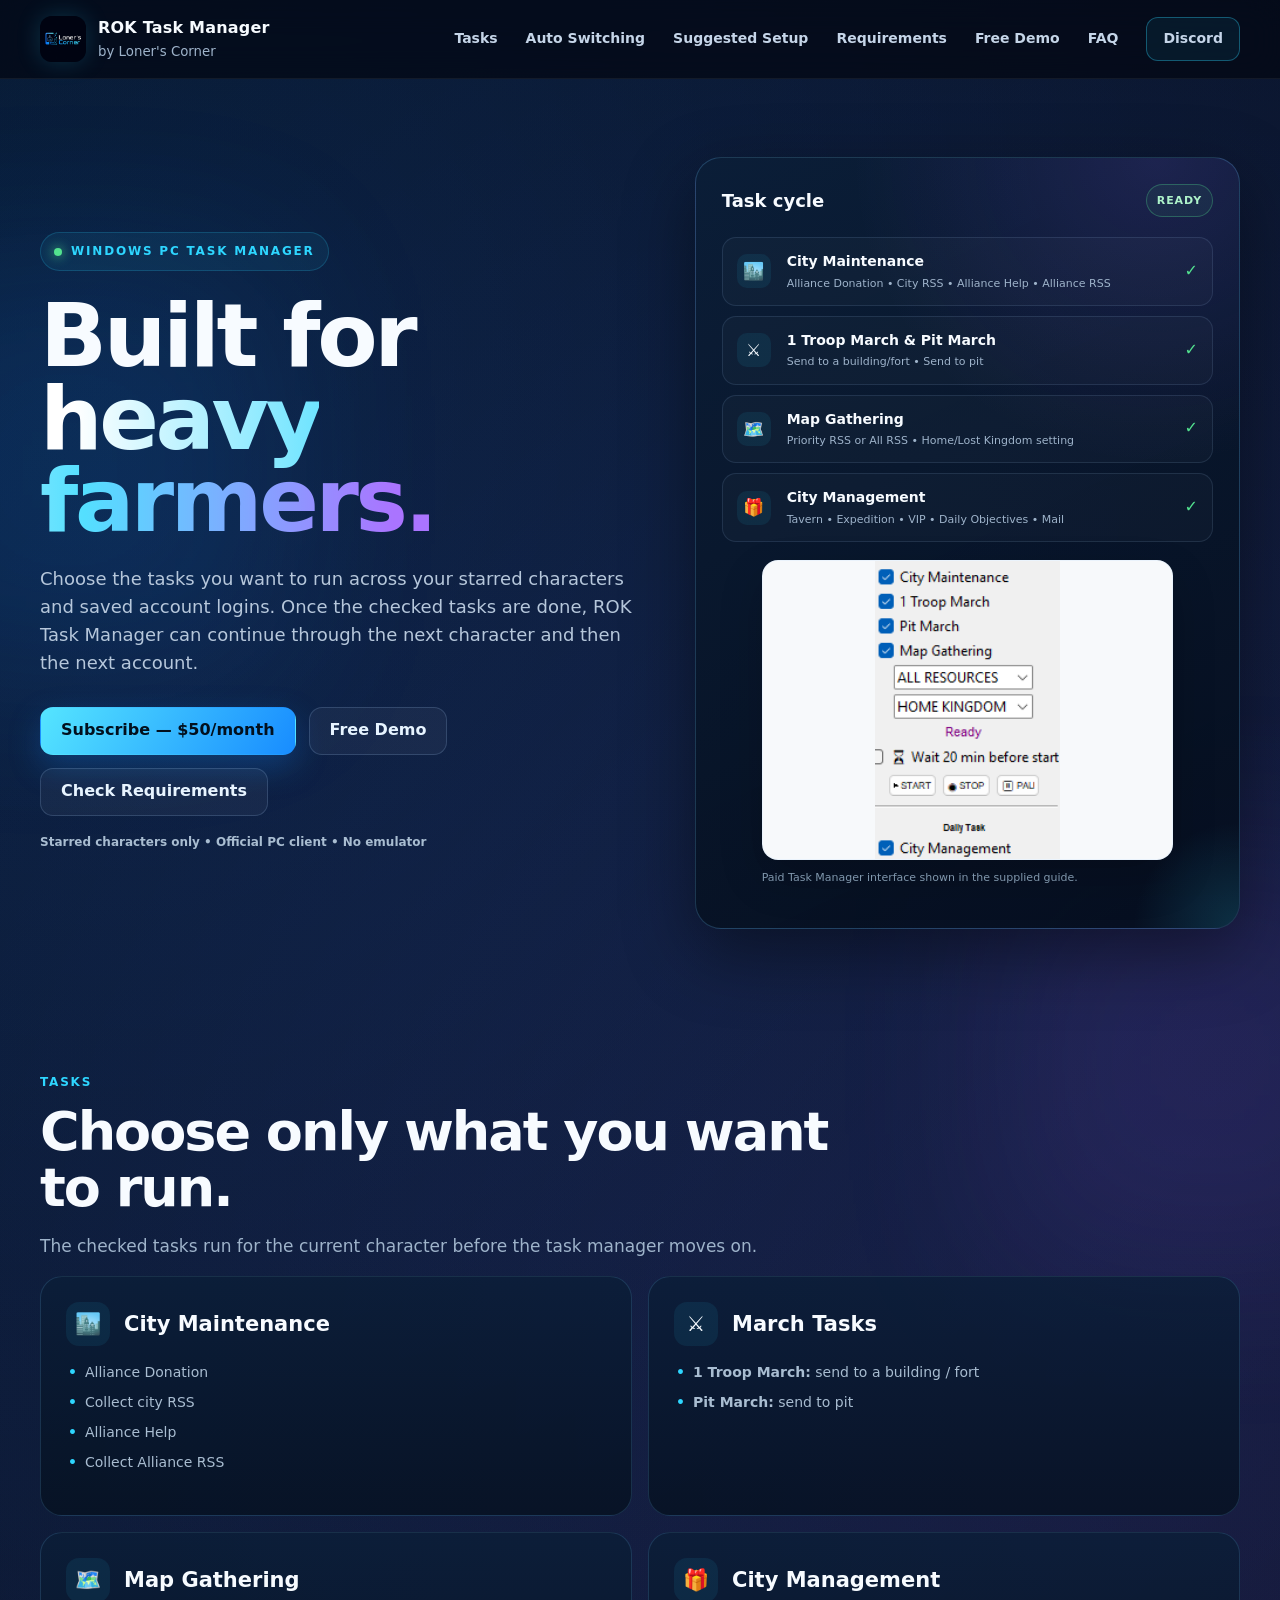
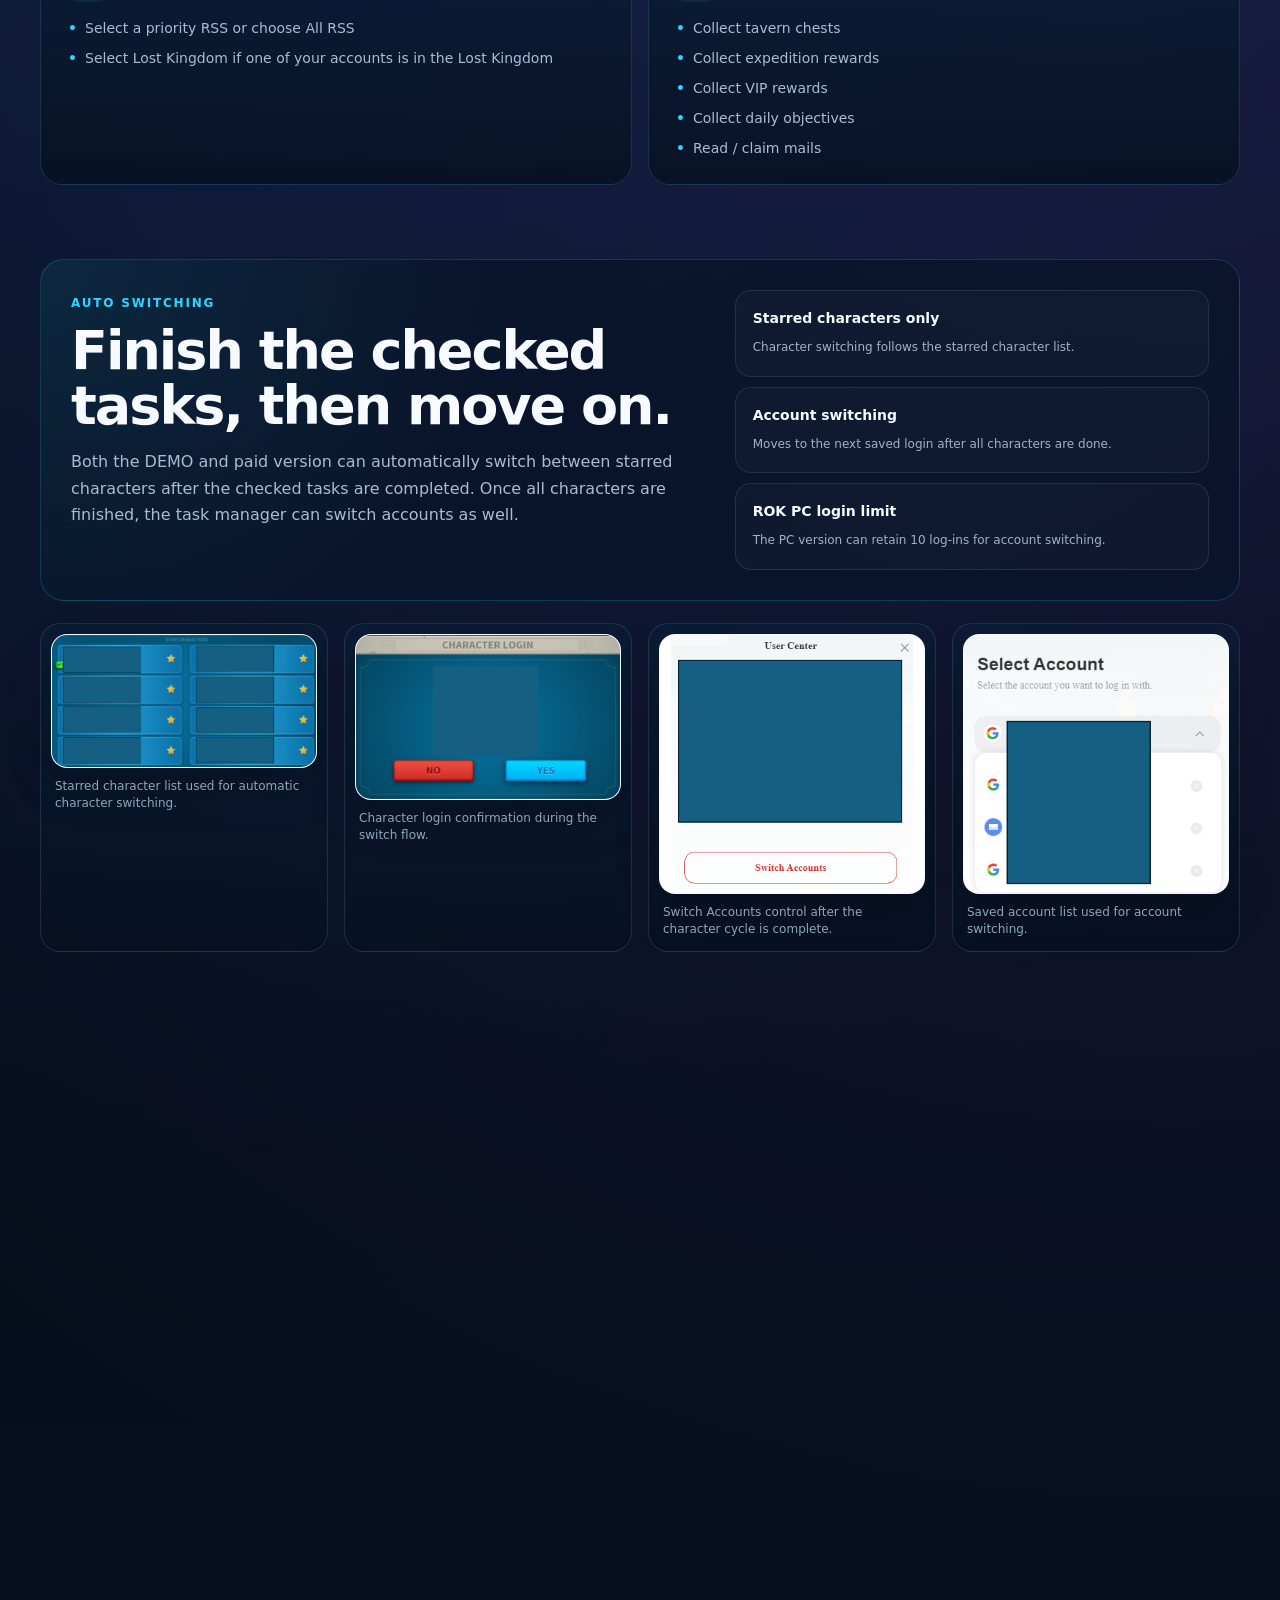
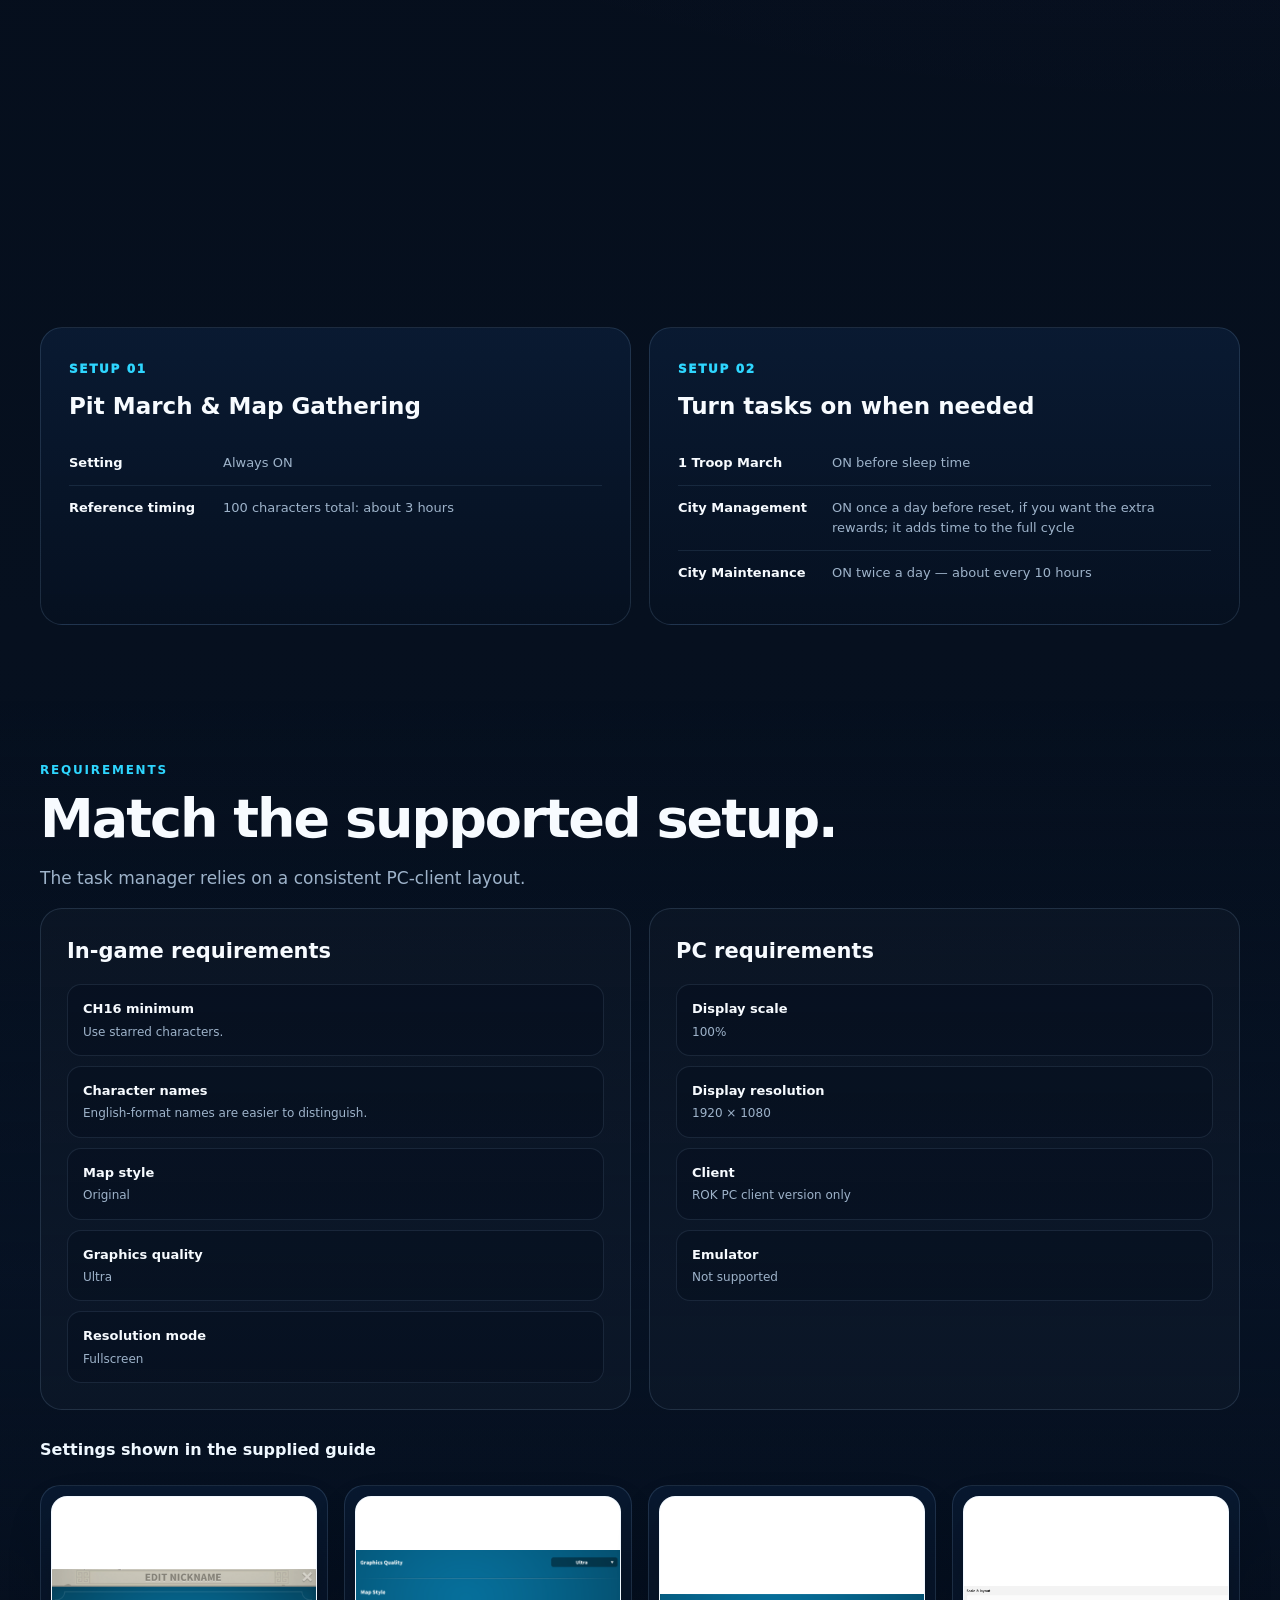
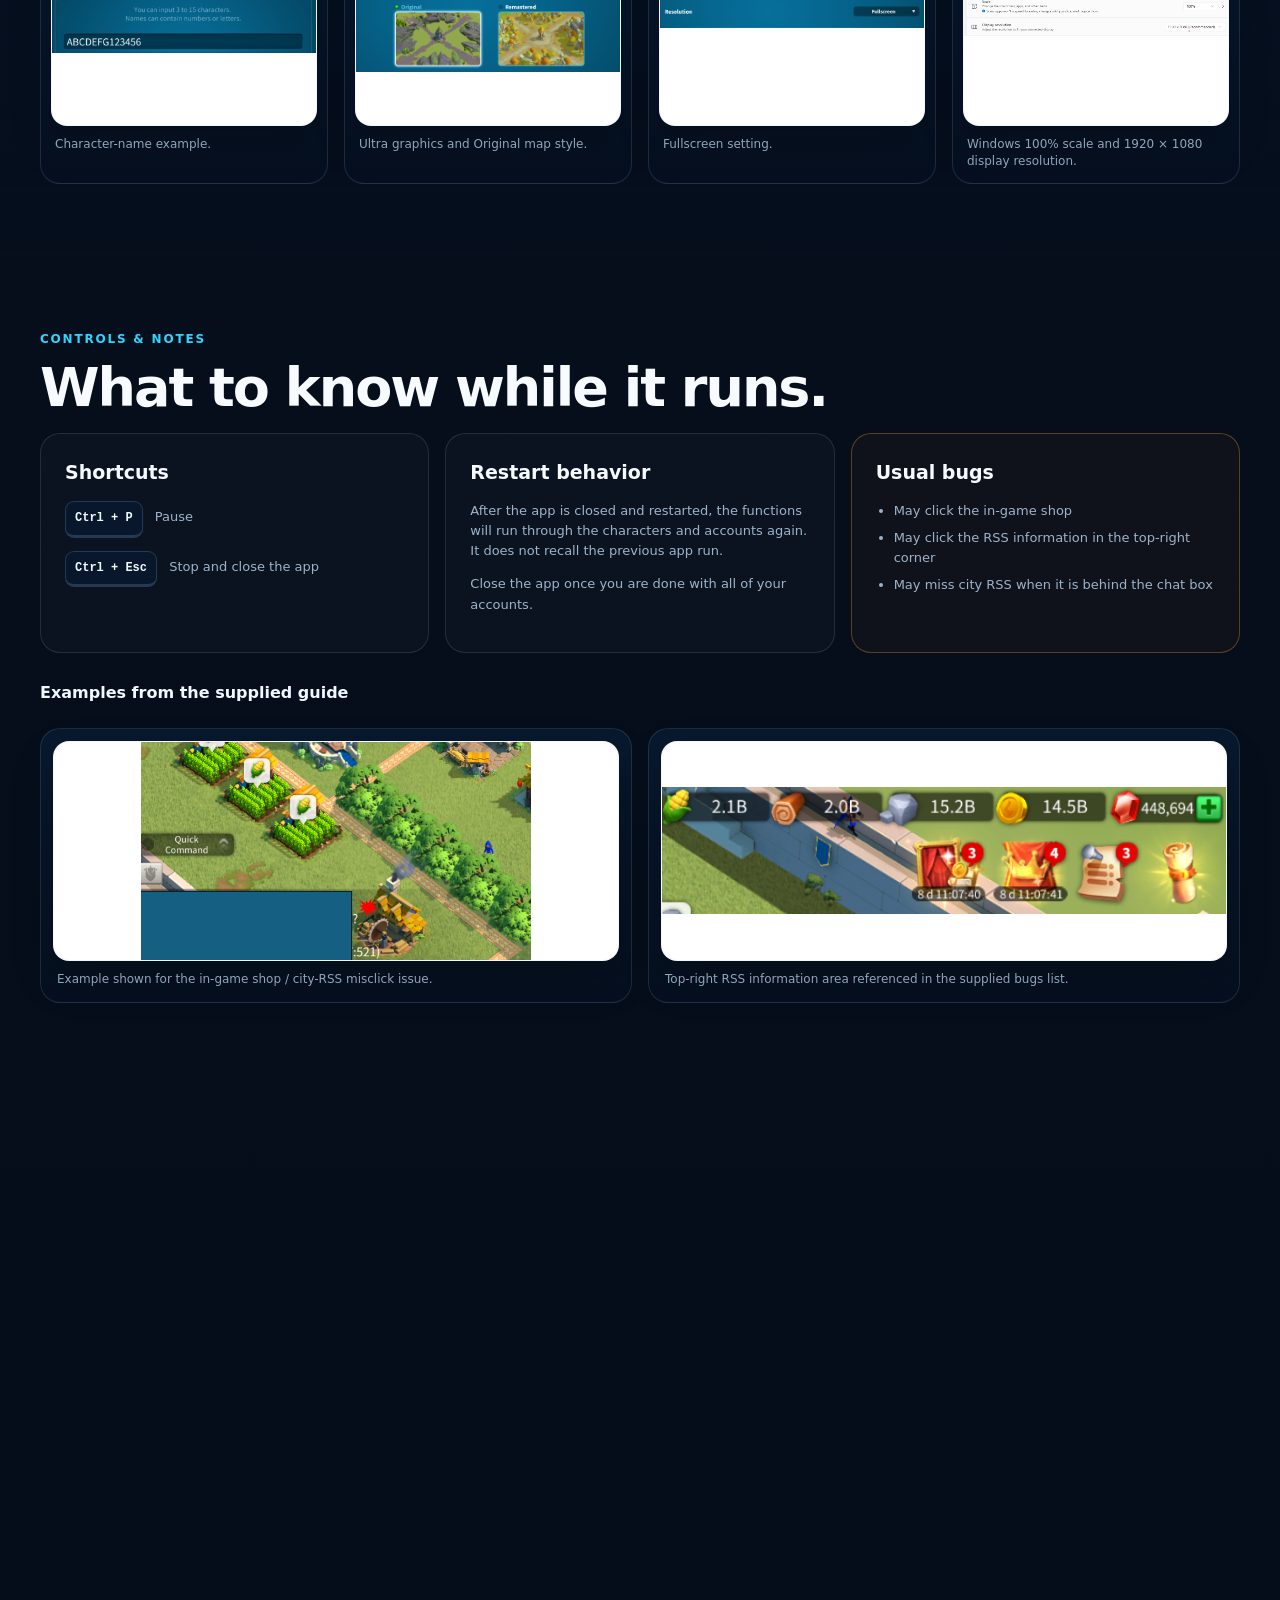
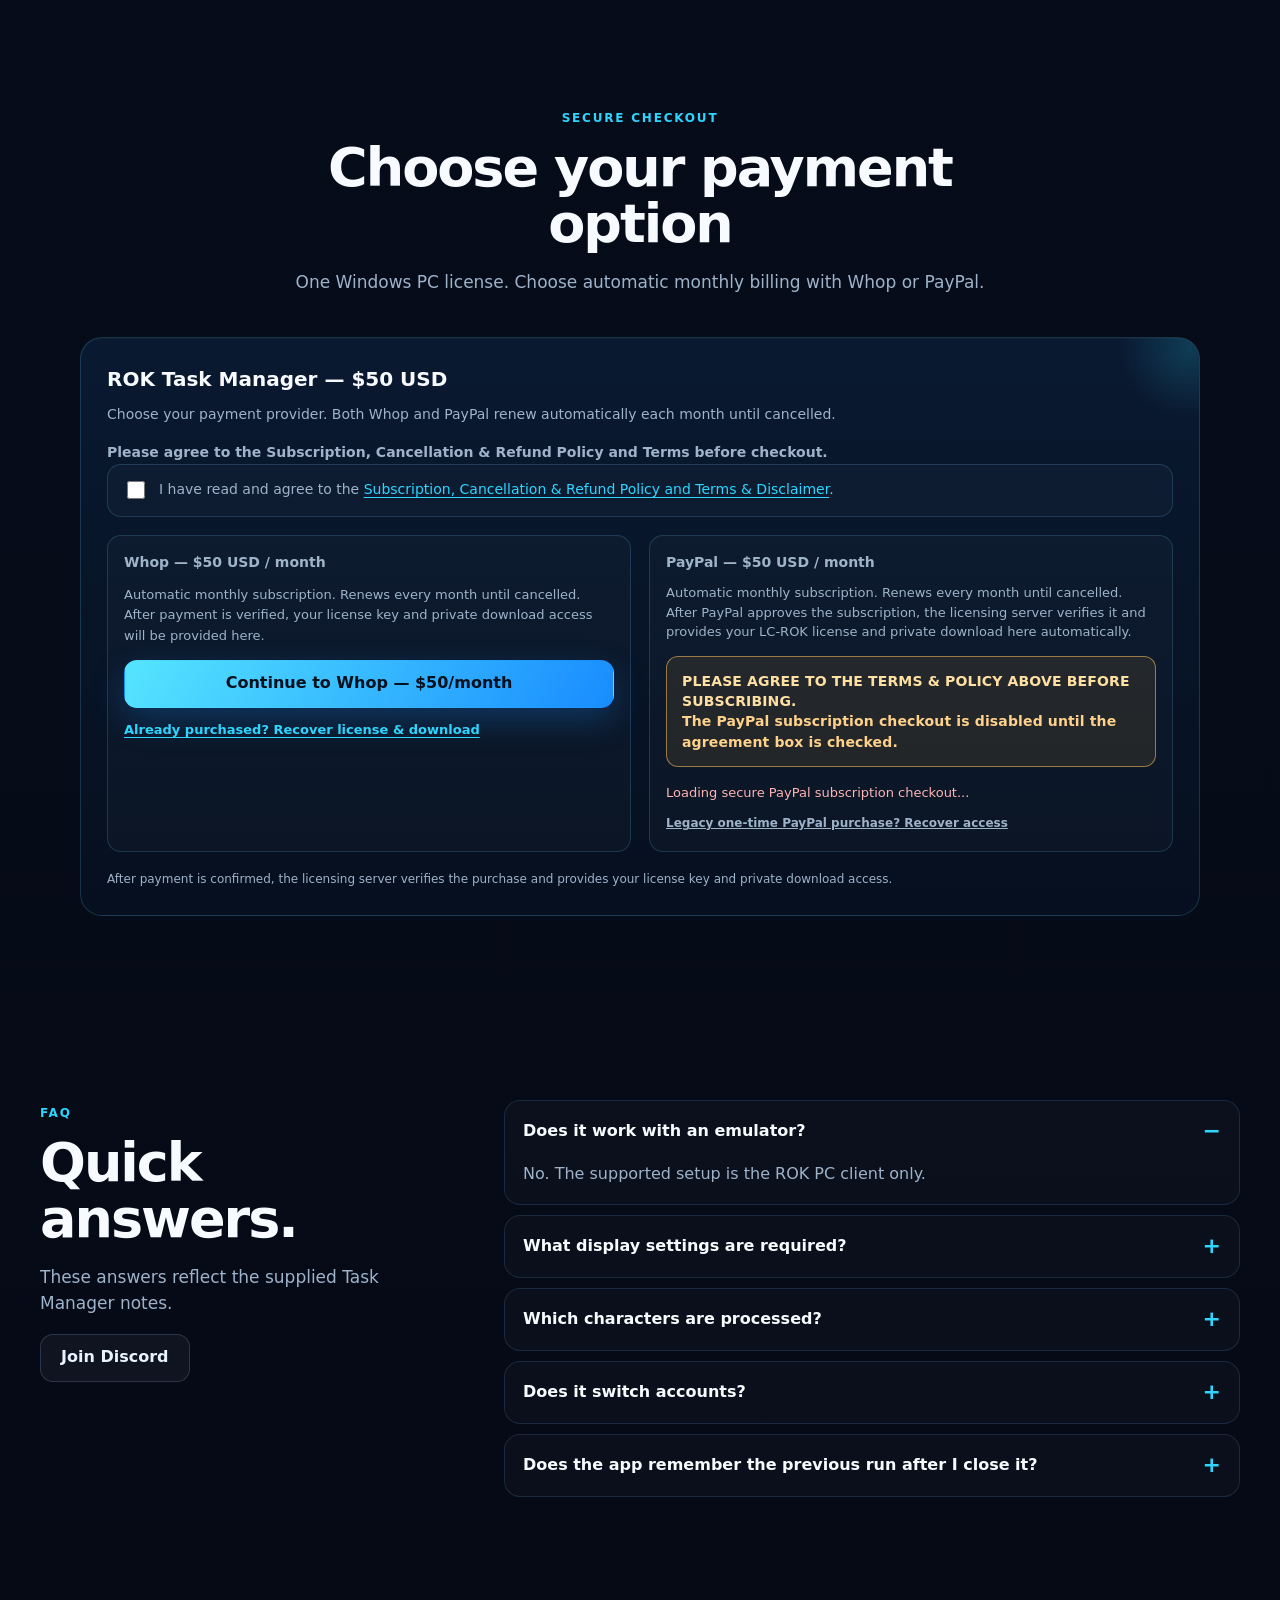
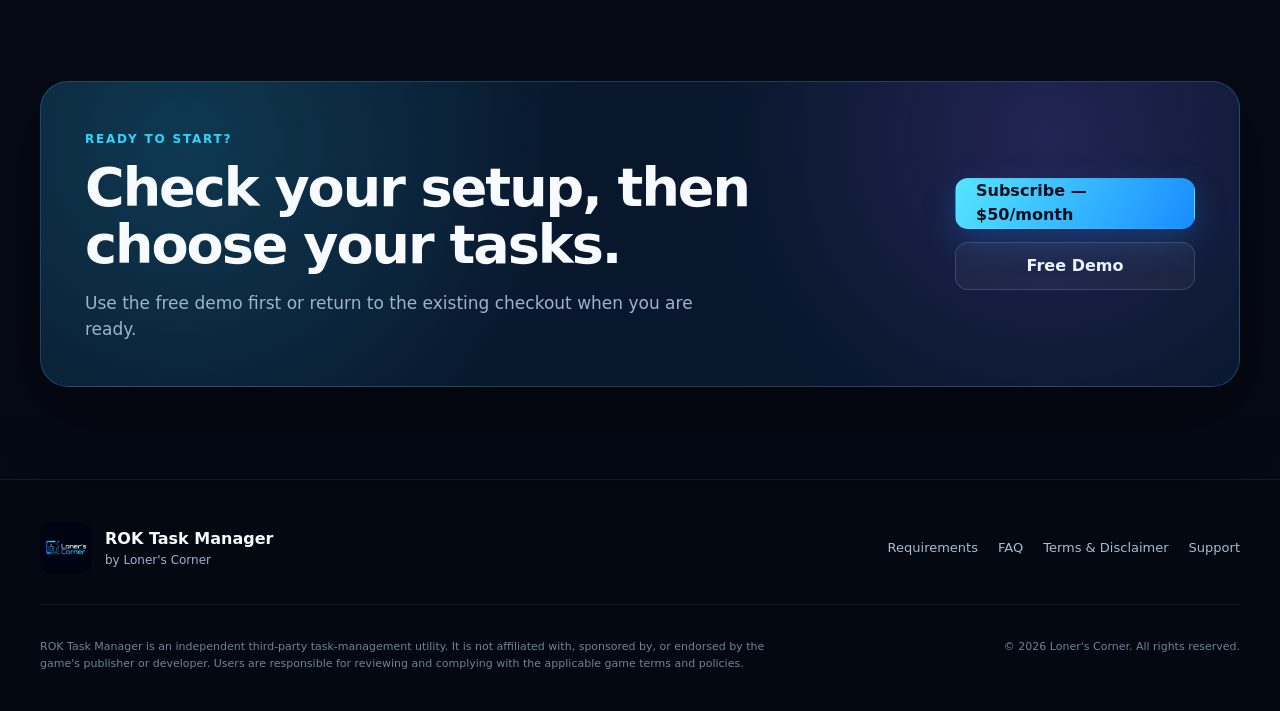
==== index.html @ 574d5f6a "new layout" ====
<!DOCTYPE html>

<html lang="en">
<head>
<meta charset="utf-8"/>
<meta content="width=device-width, initial-scale=1" name="viewport"/>
<meta content="ROK Task Manager — Windows task management for multi-account routines, map gathering, city tasks, marches, and daily tasks." name="description"/>
<title>ROK Task Manager | Loner's Corner</title>
<link as="image" href="assets/feature-summary.png" rel="preload"/>
<link href="assets/loners-corner-logo.png" rel="icon"/>
<link href="styles.css" rel="stylesheet"/>
<style>
.requirements-section {
  padding-top: 58px;
  padding-bottom: 68px;
}
.requirements-copy h2 {
  font-size: clamp(46px, 6vw, 72px);
  line-height: 1.02;
  letter-spacing: -0.035em;
  margin-top: 8px;
  margin-bottom: 18px;
}
.requirements-copy .requirements-lead {
  font-size: clamp(17px, 2vw, 21px);
  max-width: 760px;
}
.requirements-warning-link {
  display: inline-flex;
  align-items: center;
  gap: 10px;
  margin-top: 18px;
  padding: 13px 17px;
  border: 1px solid rgba(255, 173, 56, .45);
  border-radius: 14px;
  background: rgba(255, 126, 35, .08);
  color: #ffd28b;
  font-weight: 800;
  font-size: 15px;
  letter-spacing: .04em;
}
.requirements-warning-link:hover {
  border-color: rgba(255, 193, 92, .8);
  color: #fff0c9;
}
.checkout-policy-note {
  margin: 22px 0 10px;
  color: var(--text);
  font-size: 14px;
  font-weight: 750;
}
.checkout-agreement {
  display: flex;
  align-items: flex-start;
  gap: 11px;
  margin: 0 0 18px;
  padding: 14px 15px;
  border: 1px solid var(--line);
  border-radius: 14px;
  background: rgba(255,255,255,.025);
  color: var(--muted);
  font-size: 14px;
  line-height: 1.5;
  cursor: pointer;
}
.checkout-agreement input {
  width: 18px;
  height: 18px;
  margin-top: 2px;
  flex: 0 0 auto;
  accent-color: var(--cyan);
}
.checkout-agreement a {
  color: var(--cyan);
  text-decoration: underline;
  text-underline-offset: 3px;
}
#checkout-status {
  line-height: 1.55;
}
.fulfillment-result {
  display: none;
  margin-top: 18px;
  padding: 16px;
  border: 1px solid rgba(83, 226, 143, .35);
  border-radius: 14px;
  background: rgba(83, 226, 143, .06);
}
.fulfillment-result.visible {
  display: block;
}
.license-key {
  margin: 10px 0;
  padding: 10px 12px;
  border-radius: 10px;
  background: rgba(255,255,255,.055);
  overflow-wrap: anywhere;
  font-family: ui-monospace, SFMono-Regular, Menlo, Consolas, monospace;
  font-size: 13px;
}
.result-actions {
  display: flex;
  flex-wrap: wrap;
  gap: 10px;
  margin-top: 12px;
}
.whop-recovery-toggle {
  margin-top: 12px;
  padding: 0;
  border: 0;
  background: transparent;
  color: var(--cyan);
  font: inherit;
  font-size: 13px;
  font-weight: 800;
  cursor: pointer;
  text-decoration: underline;
  text-underline-offset: 3px;
}
.whop-recovery {
  margin-top: 14px;
  padding: 14px;
  border: 1px solid rgba(111,200,255,.18);
  border-radius: 14px;
  background: rgba(46,214,255,.035);
}
.whop-recovery[hidden] { display: none !important; }
.whop-recovery p { margin: 0 0 10px; color: var(--muted); font-size: 13px; }
.whop-recovery-row { display: flex; gap: 10px; flex-wrap: wrap; }
.whop-recovery-row input {
  flex: 1 1 300px;
  min-height: 48px;
  padding: 0 13px;
  border-radius: 12px;
  border: 1px solid rgba(170,211,255,.18);
  background: rgba(255,255,255,.045);
  color: #f4fbff;
  font: inherit;
  font-family: ui-monospace, SFMono-Regular, Menlo, Consolas, monospace;
}
.whop-recovery-row input:focus { outline: 2px solid rgba(46,214,255,.32); outline-offset: 1px; }

.dual-checkout-grid {
  display: grid;
  grid-template-columns: repeat(2, minmax(0, 1fr));
  gap: 18px;
  align-items: start;
}
.checkout-option-panel {
  height: 100%;
}
.checkout-option-panel .btn {
  width: 100%;
}
.checkout-option-panel .whop-recovery-toggle {
  display: inline-block;
}
@media (max-width: 960px) {
  .dual-checkout-grid {
    grid-template-columns: 1fr;
  }
}


/* Multi-account value section */
.multi-account-section {
  position: relative;
  padding-top: 28px;
  padding-bottom: 76px;
}
.multi-account-shell {
  position: relative;
  overflow: hidden;
  padding: clamp(28px, 4vw, 48px);
  border: 1px solid var(--line);
  border-radius: 26px;
  background:
    radial-gradient(circle at 12% 10%, rgba(46,214,255,.11), transparent 36%),
    linear-gradient(145deg, rgba(11,30,56,.9), rgba(6,17,33,.88));
  box-shadow: inset 0 1px 0 rgba(255,255,255,.035);
}
.multi-account-shell::after {
  content: "";
  position: absolute;
  width: 320px;
  height: 320px;
  right: -130px;
  bottom: -170px;
  border-radius: 50%;
  background: radial-gradient(circle, rgba(37,151,255,.16), transparent 68%);
  pointer-events: none;
}
.multi-account-intro {
  position: relative;
  z-index: 1;
  max-width: 900px;
}
.multi-account-intro h2 {
  margin: 10px 0 14px;
  font-size: clamp(34px, 5vw, 58px);
  line-height: 1.04;
  letter-spacing: -.035em;
}
.multi-account-intro h2 span { color: var(--cyan); }
.multi-account-intro .lead {
  margin: 0;
  max-width: 850px;
  color: #b4c7d9;
  font-size: clamp(16px, 1.8vw, 20px);
  line-height: 1.7;
}
.multi-account-badge {
  display: inline-flex;
  align-items: center;
  gap: 9px;
  margin-top: 20px;
  padding: 9px 13px;
  border: 1px solid rgba(46,214,255,.25);
  border-radius: 999px;
  background: rgba(46,214,255,.055);
  color: #c8f6ff;
  font-size: 13px;
  font-weight: 800;
  letter-spacing: .02em;
}
.walkaway-grid {
  position: relative;
  z-index: 1;
  display: grid;
  grid-template-columns: repeat(4, minmax(0, 1fr));
  gap: 14px;
  margin-top: 30px;
}
.walkaway-step {
  min-height: 176px;
  padding: 20px;
  border: 1px solid rgba(170,211,255,.14);
  border-radius: 18px;
  background: rgba(255,255,255,.025);
}
.walkaway-step .step-icon {
  display: grid;
  place-items: center;
  width: 42px;
  height: 42px;
  margin-bottom: 18px;
  border-radius: 12px;
  background: rgba(46,214,255,.08);
  font-size: 21px;
}
.walkaway-step b {
  display: block;
  margin-bottom: 7px;
  color: #eef8ff;
  font-size: 16px;
}
.walkaway-step span {
  color: var(--muted);
  font-size: 13px;
  line-height: 1.55;
}
.lifestyle-strip {
  position: relative;
  z-index: 1;
  display: grid;
  grid-template-columns: 1.25fr .75fr;
  gap: 18px;
  margin-top: 18px;
}
.lifestyle-card,
.multi-account-card {
  padding: 22px;
  border: 1px solid rgba(170,211,255,.14);
  border-radius: 18px;
  background: rgba(2,10,22,.34);
}
.lifestyle-card h3,
.multi-account-card h3 {
  margin: 0 0 10px;
  font-size: 19px;
}
.lifestyle-card p,
.multi-account-card p {
  margin: 0;
  color: var(--muted);
  font-size: 14px;
  line-height: 1.65;
}
.lifestyle-actions {
  display: flex;
  flex-wrap: wrap;
  gap: 9px;
  margin-top: 16px;
}
.lifestyle-actions span {
  padding: 8px 11px;
  border-radius: 999px;
  border: 1px solid rgba(170,211,255,.13);
  background: rgba(255,255,255,.025);
  color: #bdd0e1;
  font-size: 12px;
  font-weight: 700;
}
.mantra {
  position: relative;
  z-index: 1;
  margin-top: 22px;
  padding-top: 20px;
  border-top: 1px solid rgba(170,211,255,.13);
  text-align: center;
  color: #d7e7f5;
  font-weight: 850;
  letter-spacing: .045em;
  font-size: clamp(14px, 1.8vw, 18px);
}
.mantra strong { color: var(--cyan); }
@media (max-width: 900px) {
  .walkaway-grid { grid-template-columns: repeat(2, minmax(0, 1fr)); }
  .lifestyle-strip { grid-template-columns: 1fr; }
}
@media (max-width: 560px) {
  .multi-account-shell { padding: 24px 18px; }
  .walkaway-grid { grid-template-columns: 1fr; }
  .walkaway-step { min-height: 0; }
}

@media (max-width: 720px) {
  .requirements-copy h2 {
    font-size: clamp(40px, 12vw, 58px);
  }
}

.capability-section { padding-top: 74px; padding-bottom: 58px; }
.capability-heading { max-width: 850px; margin-bottom: 30px; }
.capability-heading h2 { max-width: 820px; }
.capability-grid {
  display: grid;
  grid-template-columns: repeat(2, minmax(0, 1fr));
  gap: 18px;
}
.capability-card {
  display: grid;
  grid-template-columns: 58px minmax(0, 1fr);
  gap: 16px;
  padding: 24px;
  border: 1px solid var(--line);
  border-radius: 20px;
  background: linear-gradient(180deg, rgba(12,31,56,.82), rgba(7,19,36,.82));
  box-shadow: inset 0 1px 0 rgba(255,255,255,.035);
}
.capability-icon {
  width: 52px;
  height: 52px;
  border-radius: 16px;
  display: grid;
  place-items: center;
  font-size: 25px;
  background: rgba(46,214,255,.08);
  border: 1px solid rgba(46,214,255,.16);
}
.capability-num {
  display: block;
  margin-bottom: 6px;
  color: var(--cyan);
  font-size: 11px;
  font-weight: 900;
  letter-spacing: .16em;
}
.capability-card h3 { margin: 0 0 8px; font-size: 21px; }
.capability-card p { margin: 0; color: var(--muted); font-size: 14px; line-height: 1.6; }
.task-pills { display: flex; flex-wrap: wrap; gap: 7px; margin-top: 15px; }
.task-pills span {
  padding: 7px 10px;
  border-radius: 999px;
  border: 1px solid rgba(170,211,255,.14);
  background: rgba(255,255,255,.035);
  color: #c7d8e9;
  font-size: 11px;
  font-weight: 750;
}
.capability-summary {
  display: grid;
  grid-template-columns: 1fr auto 1fr auto 1fr;
  gap: 18px;
  align-items: center;
  margin-top: 22px;
  padding: 20px 22px;
  border: 1px solid rgba(46,214,255,.2);
  border-radius: 18px;
  background: rgba(46,214,255,.045);
}
.capability-summary div:not(.summary-arrow) { display: grid; gap: 5px; }
.capability-summary strong { font-size: 12px; letter-spacing: .08em; color: #effaff; }
.capability-summary span { color: var(--muted); font-size: 12px; line-height: 1.45; }
.summary-arrow { color: var(--cyan); font-size: 24px; font-weight: 900; }
@media (max-width: 860px) {
  .capability-grid { grid-template-columns: 1fr; }
  .capability-summary { grid-template-columns: 1fr; }
  .summary-arrow { transform: rotate(90deg); justify-self: start; }
}
@media (max-width: 520px) {
  .capability-card { grid-template-columns: 1fr; }
}

.compact-multi-account {
  display: grid;
  grid-template-columns: minmax(0, 1fr) auto;
  gap: 28px;
  align-items: center;
}
.compact-multi-account .multi-account-intro { max-width: 760px; }
.compact-multi-account .multi-account-intro h2 { margin-bottom: 12px; }
.compact-multi-account .mantra { margin: 0; white-space: nowrap; }
@media (max-width: 900px) {
  .compact-multi-account { grid-template-columns: 1fr; }
  .compact-multi-account .mantra { white-space: normal; }
}
</style>
<style>
/* v8.8 content redesign — intentionally scoped away from #subscribe. */
.content-hero { padding-top: 78px; padding-bottom: 66px; }
.content-hero-grid { display:grid; grid-template-columns:minmax(0,1.05fr) minmax(360px,.95fr); gap:52px; align-items:center; }
.content-hero h1 { font-size:clamp(50px,7vw,88px); line-height:.94; letter-spacing:-3.4px; margin:24px 0 22px; }
.content-hero h1 span { background:linear-gradient(90deg,#fff 5%,#54dfff 48%,#aa74ff 94%); -webkit-background-clip:text; background-clip:text; color:transparent; }
.content-hero .hero-sub { max-width:720px; }
.source-badge { display:inline-flex; align-items:center; gap:8px; margin-top:17px; color:#a9bdd1; font-size:12px; font-weight:750; }
.command-panel { position:relative; padding:26px; border:1px solid rgba(111,200,255,.22); border-radius:26px; background:radial-gradient(circle at 85% 0%,rgba(148,93,255,.14),transparent 34%),linear-gradient(155deg,rgba(11,30,56,.92),rgba(5,14,29,.95)); box-shadow:var(--shadow); overflow:hidden; }
.command-panel::after { content:""; position:absolute; width:220px; height:220px; right:-110px; bottom:-110px; border-radius:50%; background:radial-gradient(circle,rgba(46,214,255,.17),transparent 68%); pointer-events:none; }
.command-top { display:flex; justify-content:space-between; align-items:center; gap:14px; margin-bottom:20px; }
.command-title { font-size:18px; font-weight:900; }
.command-state { padding:7px 10px; border:1px solid rgba(83,226,143,.3); border-radius:999px; color:#aef3ca; background:rgba(83,226,143,.06); font-size:11px; font-weight:900; letter-spacing:.08em; }
.command-list { display:grid; gap:10px; position:relative; z-index:1; }
.command-row { display:grid; grid-template-columns:38px 1fr auto; gap:12px; align-items:center; padding:13px 14px; border:1px solid rgba(170,211,255,.12); border-radius:14px; background:rgba(255,255,255,.025); }
.command-icon { width:34px; height:34px; display:grid; place-items:center; border-radius:10px; background:rgba(46,214,255,.08); font-size:17px; }
.command-row b { display:block; font-size:14px; }
.command-row small { display:block; margin-top:2px; color:var(--muted); font-size:11px; }
.command-check { color:var(--success); font-weight:900; }

.info-section { padding-top:74px; padding-bottom:74px; }
.info-heading { max-width:840px; margin-bottom:30px; }
.info-heading h2 { max-width:820px; }
.task-board { display:grid; grid-template-columns:repeat(2,minmax(0,1fr)); gap:16px; }
.task-card { min-height:240px; padding:25px; border:1px solid rgba(111,200,255,.16); border-radius:22px; background:linear-gradient(180deg,rgba(11,30,56,.82),rgba(6,17,33,.82)); }
.task-card-head { display:flex; gap:14px; align-items:center; margin-bottom:16px; }
.task-card-head span { width:44px; height:44px; display:grid; place-items:center; border-radius:13px; background:rgba(46,214,255,.08); font-size:21px; }
.task-card h3 { margin:0; font-size:21px; }
.clean-list { list-style:none; margin:0; padding:0; display:grid; gap:9px; }
.clean-list li { position:relative; padding-left:19px; color:#a9bdd1; font-size:14px; line-height:1.5; }
.clean-list li::before { content:"•"; position:absolute; left:2px; color:var(--cyan); font-weight:900; }
.task-note { margin-top:14px; padding-top:13px; border-top:1px solid rgba(170,211,255,.11); color:#7f97ad; font-size:12px; }

.switch-band { padding:0 0 74px; }
.switch-shell { display:grid; grid-template-columns:1.15fr .85fr; gap:22px; padding:30px; border:1px solid rgba(46,214,255,.2); border-radius:24px; background:radial-gradient(circle at 0% 0%,rgba(46,214,255,.1),transparent 36%),rgba(7,20,39,.64); }
.switch-copy h2 { margin:8px 0 12px; font-size:clamp(34px,4.5vw,54px); line-height:1.02; letter-spacing:-2px; }
.switch-copy p { color:#a9bdd1; font-size:16px; line-height:1.65; }
.switch-facts { display:grid; gap:10px; }
.switch-fact { padding:17px; border:1px solid rgba(170,211,255,.12); border-radius:16px; background:rgba(255,255,255,.025); }
.switch-fact strong { display:block; margin-bottom:4px; font-size:14px; }
.switch-fact span { color:var(--muted); font-size:12px; }

.farmer-grid { display:grid; grid-template-columns:.85fr 1.15fr; gap:18px; align-items:stretch; }
.farmer-lead, .historical-card { padding:28px; border-radius:24px; border:1px solid rgba(170,211,255,.14); background:rgba(255,255,255,.025); }
.farmer-lead h2 { margin:10px 0 13px; font-size:clamp(34px,4.5vw,52px); line-height:1.03; letter-spacing:-2px; }
.farmer-lead p { color:var(--muted); }
.metric-grid { display:grid; grid-template-columns:repeat(3,1fr); gap:12px; margin-top:18px; }
.metric { padding:16px; border:1px solid rgba(170,211,255,.12); border-radius:15px; background:rgba(2,10,22,.35); }
.metric strong { display:block; color:#f4fbff; font-size:20px; }
.metric span { color:var(--muted); font-size:11px; }
.historical-card { border-color:rgba(255,212,106,.24); background:linear-gradient(180deg,rgba(255,212,106,.045),rgba(6,17,33,.76)); }
.historical-card h3 { margin:0 0 9px; font-size:20px; }
.historical-card .historical-number { margin:18px 0 4px; color:#fff1bb; font-size:clamp(34px,5vw,58px); font-weight:950; letter-spacing:-2px; }
.historical-card .historical-caption { color:#b9c9d8; font-size:13px; }
.historical-card .fineprint { margin-top:18px; color:#71879c; font-size:11px; line-height:1.55; }

.setup-grid { display:grid; grid-template-columns:repeat(2,minmax(0,1fr)); gap:18px; }
.setup-card { padding:28px; border:1px solid rgba(170,211,255,.14); border-radius:22px; background:linear-gradient(180deg,rgba(11,30,56,.76),rgba(6,17,33,.78)); }
.setup-num { color:var(--cyan); font-weight:950; font-size:12px; letter-spacing:.14em; }
.setup-card h3 { margin:9px 0 16px; font-size:23px; }
.schedule-row { display:grid; grid-template-columns:140px 1fr; gap:14px; padding:12px 0; border-top:1px solid rgba(170,211,255,.10); }
.schedule-row:first-of-type { border-top:0; }
.schedule-row strong { font-size:13px; }
.schedule-row span { color:var(--muted); font-size:13px; }

.requirement-columns { display:grid; grid-template-columns:repeat(2,minmax(0,1fr)); gap:18px; }
.requirement-panel { padding:26px; border:1px solid rgba(170,211,255,.14); border-radius:22px; background:rgba(255,255,255,.025); }
.requirement-panel h3 { margin:0 0 17px; font-size:21px; }
.requirement-grid { display:grid; gap:10px; }
.requirement-item { padding:14px 15px; border:1px solid rgba(170,211,255,.11); border-radius:14px; background:rgba(2,10,22,.28); }
.requirement-item b { display:block; font-size:13px; }
.requirement-item span { display:block; margin-top:3px; color:var(--muted); font-size:12px; }

.utility-grid { display:grid; grid-template-columns:repeat(3,minmax(0,1fr)); gap:16px; }
.utility-card { padding:24px; border:1px solid rgba(170,211,255,.14); border-radius:20px; background:rgba(255,255,255,.025); }
.utility-card h3 { margin:0 0 14px; font-size:19px; }
.keycap { display:inline-flex; min-width:72px; justify-content:center; margin-right:8px; padding:7px 9px; border:1px solid rgba(170,211,255,.18); border-bottom-width:3px; border-radius:9px; background:#08172c; color:#eef8ff; font-family:ui-monospace,SFMono-Regular,Menlo,Consolas,monospace; font-size:12px; font-weight:900; }
.utility-card p, .utility-card li { color:var(--muted); font-size:13px; line-height:1.55; }
.utility-card ul { margin:0; padding-left:18px; }
.utility-card li + li { margin-top:7px; }
.warning-card { border-color:rgba(255,173,56,.3); background:rgba(255,126,35,.045); }

.demo-compact { max-width:900px; margin:0 auto; display:grid; grid-template-columns:1fr auto; gap:28px; align-items:center; padding:30px; border:1px solid rgba(46,214,255,.2); border-radius:24px; background:radial-gradient(circle at 0 0,rgba(46,214,255,.08),transparent 34%),rgba(7,20,39,.68); }
.demo-compact h2 { margin:7px 0 10px; font-size:clamp(32px,4.5vw,48px); }
.demo-compact p { margin:0; color:var(--muted); }
.demo-actions { min-width:220px; display:grid; gap:10px; }

@media (max-width:960px) {
  .content-hero-grid,.switch-shell,.farmer-grid,.demo-compact { grid-template-columns:1fr; }
  .task-board,.setup-grid,.requirement-columns { grid-template-columns:1fr; }
  .utility-grid { grid-template-columns:1fr; }
  .metric-grid { grid-template-columns:1fr; }
  .demo-actions { min-width:0; }
}
@media (max-width:600px) {
  .content-hero h1 { letter-spacing:-2.4px; }
  .command-row { grid-template-columns:34px 1fr; }
  .command-check { display:none; }
  .schedule-row { grid-template-columns:1fr; gap:4px; }
}
</style>

<style>
/* v8.9 source-photo additions — scoped outside #subscribe. */
.source-photo { display:block; width:100%; height:auto; border-radius:16px; border:1px solid rgba(170,211,255,.16); background:rgba(255,255,255,.025); box-shadow:0 18px 44px rgba(0,0,0,.20); }
.source-photo-card { margin:0; padding:12px; border:1px solid rgba(170,211,255,.14); border-radius:20px; background:linear-gradient(180deg,rgba(11,30,56,.68),rgba(6,17,33,.72)); }
.source-photo-card figcaption { padding:10px 4px 2px; color:#8fa6ba; font-size:12px; line-height:1.45; }
.source-photo-grid { display:grid; grid-template-columns:repeat(2,minmax(0,1fr)); gap:16px; margin-top:22px; }
.source-photo-grid.four { grid-template-columns:repeat(4,minmax(0,1fr)); }
.source-photo-grid.three { grid-template-columns:repeat(3,minmax(0,1fr)); }
.source-photo-grid.compact .source-photo-card { padding:10px; }
.source-photo-grid.compact .source-photo { max-height:260px; object-fit:contain; background:#fff; }
.hero-source-shot { margin-top:18px; position:relative; z-index:1; }
.hero-source-shot .source-photo { max-height:300px; object-fit:contain; background:#f7f9fb; }
.source-photo-title { margin:28px 0 8px; color:#eff8ff; font-size:16px; font-weight:900; }
.requirements-visuals { margin-top:22px; }
.requirements-visuals .source-photo { height:230px; object-fit:contain; background:#fff; }
.bug-visuals .source-photo { height:220px; object-fit:contain; background:#fff; }
.demo-with-photo { display:grid; grid-template-columns:minmax(0,1fr) minmax(220px,320px); gap:24px; align-items:center; }
.demo-source-photo { margin:0; padding:12px; border:1px solid rgba(46,214,255,.18); border-radius:20px; background:rgba(46,214,255,.035); }
.demo-source-photo .source-photo { max-height:330px; object-fit:contain; background:#fff; }
@media (max-width:1000px) { .source-photo-grid.four { grid-template-columns:repeat(2,minmax(0,1fr)); } .source-photo-grid.three { grid-template-columns:repeat(2,minmax(0,1fr)); } }
@media (max-width:760px) { .source-photo-grid,.source-photo-grid.four,.source-photo-grid.three,.demo-with-photo { grid-template-columns:1fr; } .requirements-visuals .source-photo,.bug-visuals .source-photo { height:auto; max-height:360px; } }
</style>
</head>
<body>
<div class="ambient ambient-a"></div>
<div class="ambient ambient-b"></div>
<header class="site-header" id="top">
<div class="container nav-wrap">
<a aria-label="Loner's Corner home" class="brand" href="#top">
<img alt="Loner's Corner logo" src="assets/loners-corner-logo.png"/>
<span><strong>ROK Task Manager</strong><small>by Loner's Corner</small></span>
</a>
<button aria-controls="nav-links" aria-expanded="false" aria-label="Toggle navigation" class="menu-btn"><span></span><span></span><span></span></button>
<nav class="nav-links" id="nav-links">
<a href="#tasks">Tasks</a><a href="#switching">Auto Switching</a><a href="#setup">Suggested Setup</a><a href="#requirements">Requirements</a><a href="#demo">Free Demo</a><a href="#faq">FAQ</a><a class="nav-cta js-discord-link" href="#">Discord</a>
</nav>
</div>
</header>
<main>

<section class="section content-hero">
<div class="container content-hero-grid">
<div class="hero-copy reveal">
<div class="eyebrow"><span class="status-dot"></span> Windows PC task manager</div>
<h1>Built for<br/><span>heavy farmers.</span></h1>
<p class="hero-sub">Choose the tasks you want to run across your starred characters and saved account logins. Once the checked tasks are done, ROK Task Manager can continue through the next character and then the next account.</p>
<div class="hero-actions">
<a class="btn btn-primary" href="#subscribe">Subscribe — $50/month</a>
<a class="btn btn-secondary" href="https://github.com/loners-corner-license-server/rok-task-manager/releases/download/demo-v1.0.1/ROK_Task_Manager_DEMO_v1.0.1.exe">Free Demo</a>
<a class="btn btn-secondary" href="#requirements">Check Requirements</a>
</div>
<div class="source-badge">Starred characters only • Official PC client • No emulator</div>
</div>
<div class="command-panel reveal delay-1" aria-label="ROK Task Manager task summary">
<div class="command-top"><div class="command-title">Task cycle</div><div class="command-state">READY</div></div>
<div class="command-list">
<div class="command-row"><div class="command-icon">🏙️</div><div><b>City Maintenance</b><small>Alliance Donation • City RSS • Alliance Help • Alliance RSS</small></div><div class="command-check">✓</div></div>
<div class="command-row"><div class="command-icon">⚔️</div><div><b>1 Troop March &amp; Pit March</b><small>Send to a building/fort • Send to pit</small></div><div class="command-check">✓</div></div>
<div class="command-row"><div class="command-icon">🗺️</div><div><b>Map Gathering</b><small>Priority RSS or All RSS • Home/Lost Kingdom setting</small></div><div class="command-check">✓</div></div>
<div class="command-row"><div class="command-icon">🎁</div><div><b>City Management</b><small>Tavern • Expedition • VIP • Daily Objectives • Mail</small></div><div class="command-check">✓</div></div>
</div>
<figure class="hero-source-shot"><img class="source-photo" src="assets/guide/paid-task-manager.png" alt="ROK Task Manager paid interface from the supplied guide" loading="eager"/><figcaption style="margin-top:9px;color:#8097ac;font-size:11px;">Paid Task Manager interface shown in the supplied guide.</figcaption></figure>
</div>
</div>
</section>

<section class="section info-section" id="tasks">
<div class="container">
<div class="section-heading left reveal info-heading"><span class="kicker">TASKS</span><h2>Choose only what you want to run.</h2><p>The checked tasks run for the current character before the task manager moves on.</p></div>
<div class="task-board">
<article class="task-card reveal"><div class="task-card-head"><span>🏙️</span><h3>City Maintenance</h3></div><ul class="clean-list"><li>Alliance Donation</li><li>Collect city RSS</li><li>Alliance Help</li><li>Collect Alliance RSS</li></ul></article>
<article class="task-card reveal delay-1"><div class="task-card-head"><span>⚔️</span><h3>March Tasks</h3></div><ul class="clean-list"><li><strong>1 Troop March:</strong> send to a building / fort</li><li><strong>Pit March:</strong> send to pit</li></ul></article>
<article class="task-card reveal"><div class="task-card-head"><span>🗺️</span><h3>Map Gathering</h3></div><ul class="clean-list"><li>Select a priority RSS or choose All RSS</li><li>Select Lost Kingdom if one of your accounts is in the Lost Kingdom</li></ul></article>
<article class="task-card reveal delay-1"><div class="task-card-head"><span>🎁</span><h3>City Management</h3></div><ul class="clean-list"><li>Collect tavern chests</li><li>Collect expedition rewards</li><li>Collect VIP rewards</li><li>Collect daily objectives</li><li>Read / claim mails</li></ul></article>
</div>
</div>
</section>

<section class="switch-band" id="switching">
<div class="container">
<div class="switch-shell reveal">
<div class="switch-copy"><span class="kicker">AUTO SWITCHING</span><h2>Finish the checked tasks, then move on.</h2><p>Both the DEMO and paid version can automatically switch between starred characters after the checked tasks are completed. Once all characters are finished, the task manager can switch accounts as well.</p></div>
<div class="switch-facts">
<div class="switch-fact"><strong>Starred characters only</strong><span>Character switching follows the starred character list.</span></div>
<div class="switch-fact"><strong>Account switching</strong><span>Moves to the next saved login after all characters are done.</span></div>
<div class="switch-fact"><strong>ROK PC login limit</strong><span>The PC version can retain 10 log-ins for account switching.</span></div>
</div>
</div>
</div>

<div class="container"><div class="source-photo-grid four compact" aria-label="Automatic character and account switching screenshots">
<figure class="source-photo-card"><img class="source-photo" src="assets/guide/starred-characters.png" alt="Starred characters list" loading="lazy"/><figcaption>Starred character list used for automatic character switching.</figcaption></figure>
<figure class="source-photo-card"><img class="source-photo" src="assets/guide/character-login-confirmation.png" alt="Character login confirmation screen" loading="lazy"/><figcaption>Character login confirmation during the switch flow.</figcaption></figure>
<figure class="source-photo-card"><img class="source-photo" src="assets/guide/switch-accounts.png" alt="Switch Accounts screen" loading="lazy"/><figcaption>Switch Accounts control after the character cycle is complete.</figcaption></figure>
<figure class="source-photo-card"><img class="source-photo" src="assets/guide/google-account-list.png" alt="Saved Google account list" loading="lazy"/><figcaption>Saved account list used for account switching.</figcaption></figure>
</div></div>
</section>

<section class="section info-section">
<div class="container farmer-grid">
<div class="farmer-lead reveal"><span class="kicker">FOR HEAVY FARMERS</span><h2>Designed for larger farm setups.</h2><p>The supplied usage notes recommend the app for heavy farmers and identify a minimum of 12 accounts as the RSS-value breakeven point.</p><div class="metric-grid"><div class="metric"><strong>12+</strong><span>Accounts noted as RSS-value breakeven</span></div><div class="metric"><strong>6×</strong><span>Gathering cycles per day in the historical example</span></div><div class="metric"><strong>60</strong><span>Farm accounts in the historical example</span></div></div></div>
<div class="historical-card reveal delay-1"><span class="kicker">HISTORICAL EXAMPLE</span><h3>Provided farm-account data</h3><div class="historical-number">&gt;15B / month</div><div class="historical-caption">Historical data from 60 farm accounts with maxed RSS tech and RSS buildings, gathering 6× per day.</div><div class="historical-number" style="font-size:34px; margin-top:20px;">$270</div><div class="historical-caption">Reference value shown in the supplied material at $18 USD per 1B RSS.</div><div class="fineprint">Historical example only. Actual results depend on account development, activity, available marches, gathering conditions, and other in-game factors.</div></div>
</div>
</section>

<section class="section info-section" id="setup">
<div class="container">
<div class="section-heading left reveal info-heading"><span class="kicker">SUGGESTED SETUP</span><h2>A practical task schedule.</h2><p>The supplied notes separate always-on gathering tasks from tasks you may only need at certain times of day.</p></div>
<div class="setup-grid">
<article class="setup-card reveal"><span class="setup-num">SETUP 01</span><h3>Pit March &amp; Map Gathering</h3><div class="schedule-row"><strong>Setting</strong><span>Always ON</span></div><div class="schedule-row"><strong>Reference timing</strong><span>100 characters total: about 3 hours</span></div></article>
<article class="setup-card reveal delay-1"><span class="setup-num">SETUP 02</span><h3>Turn tasks on when needed</h3><div class="schedule-row"><strong>1 Troop March</strong><span>ON before sleep time</span></div><div class="schedule-row"><strong>City Management</strong><span>ON once a day before reset, if you want the extra rewards; it adds time to the full cycle</span></div><div class="schedule-row"><strong>City Maintenance</strong><span>ON twice a day — about every 10 hours</span></div></article>
</div>
</div>
</section>

<section class="section requirements-section" id="requirements">
<div class="container">
<div class="section-heading left reveal info-heading"><span class="kicker">REQUIREMENTS</span><h2>Match the supported setup.</h2><p>The task manager relies on a consistent PC-client layout.</p></div>
<div class="requirement-columns">
<div class="requirement-panel reveal"><h3>In-game requirements</h3><div class="requirement-grid"><div class="requirement-item"><b>CH16 minimum</b><span>Use starred characters.</span></div><div class="requirement-item"><b>Character names</b><span>English-format names are easier to distinguish.</span></div><div class="requirement-item"><b>Map style</b><span>Original</span></div><div class="requirement-item"><b>Graphics quality</b><span>Ultra</span></div><div class="requirement-item"><b>Resolution mode</b><span>Fullscreen</span></div></div></div>
<div class="requirement-panel reveal delay-1"><h3>PC requirements</h3><div class="requirement-grid"><div class="requirement-item"><b>Display scale</b><span>100%</span></div><div class="requirement-item"><b>Display resolution</b><span>1920 × 1080</span></div><div class="requirement-item"><b>Client</b><span>ROK PC client version only</span></div><div class="requirement-item"><b>Emulator</b><span>Not supported</span></div></div></div>
</div>
</div>

<div class="container"><div class="requirements-visuals">
<div class="source-photo-title">Settings shown in the supplied guide</div>
<div class="source-photo-grid four compact">
<figure class="source-photo-card"><img class="source-photo" src="assets/guide/english-character-name.png" alt="Character nickname example using English letters and numbers" loading="lazy"/><figcaption>Character-name example.</figcaption></figure>
<figure class="source-photo-card"><img class="source-photo" src="assets/guide/graphics-map-style.png" alt="Ultra graphics and Original map style settings" loading="lazy"/><figcaption>Ultra graphics and Original map style.</figcaption></figure>
<figure class="source-photo-card"><img class="source-photo" src="assets/guide/fullscreen-resolution.png" alt="Fullscreen resolution setting" loading="lazy"/><figcaption>Fullscreen setting.</figcaption></figure>
<figure class="source-photo-card"><img class="source-photo" src="assets/guide/windows-display-settings.png" alt="Windows 100 percent scale and 1920 by 1080 display settings" loading="lazy"/><figcaption>Windows 100% scale and 1920 × 1080 display resolution.</figcaption></figure>
</div>
</div></div>
</section>

<section class="section info-section">
<div class="container">
<div class="section-heading left reveal info-heading"><span class="kicker">CONTROLS &amp; NOTES</span><h2>What to know while it runs.</h2></div>
<div class="utility-grid">
<div class="utility-card reveal"><h3>Shortcuts</h3><p><span class="keycap">Ctrl + P</span> Pause</p><p><span class="keycap">Ctrl + Esc</span> Stop and close the app</p></div>
<div class="utility-card reveal delay-1"><h3>Restart behavior</h3><p>After the app is closed and restarted, the functions will run through the characters and accounts again. It does not recall the previous app run.</p><p>Close the app once you are done with all of your accounts.</p></div>
<div class="utility-card warning-card reveal delay-2"><h3>Usual bugs</h3><ul><li>May click the in-game shop</li><li>May click the RSS information in the top-right corner</li><li>May miss city RSS when it is behind the chat box</li></ul></div>
</div>
</div>

<div class="container"><div class="source-photo-title">Examples from the supplied guide</div>
<div class="source-photo-grid bug-visuals">
<figure class="source-photo-card"><img class="source-photo" src="assets/guide/bug-shop-click.png" alt="Example of an in-game area where the task manager may click the shop" loading="lazy"/><figcaption>Example shown for the in-game shop / city-RSS misclick issue.</figcaption></figure>
<figure class="source-photo-card"><img class="source-photo" src="assets/guide/bug-rss-info.png" alt="Top right resource information bar example" loading="lazy"/><figcaption>Top-right RSS information area referenced in the supplied bugs list.</figcaption></figure>
</div></div>
</section>

<section class="section" id="demo">
<div class="container">
<div class="demo-with-photo reveal"><div class="demo-compact"><div><span class="kicker">FREE DEMO</span><h2>Test the supported setup first.</h2><p>The supplied notes recommend the free demo for Alliance Credits generation and pit gathering. Both the demo and paid version support automatic switching between starred characters and accounts.</p></div><div class="demo-actions"><a class="btn btn-primary" href="https://github.com/loners-corner-license-server/rok-task-manager/releases/download/demo-v1.0.1/ROK_Task_Manager_DEMO_v1.0.1.exe">Download Free Demo</a><a class="btn btn-secondary" href="#requirements">Check Requirements</a></div></div><figure class="demo-source-photo"><img class="source-photo" src="assets/guide/demo-task-manager.png" alt="ROK Task Manager demo interface from the supplied guide" loading="lazy"/><figcaption style="margin-top:9px;color:#8097ac;font-size:11px;">Demo interface shown in the supplied guide.</figcaption></figure></div>
</div>
</section>
<section class="section" id="subscribe"><div class="container"><div class="section-heading reveal"><span class="kicker">SECURE CHECKOUT</span><h2>Choose your payment option</h2><p id="checkout-provider-copy">One Windows PC license. Choose automatic monthly billing with Whop or PayPal.</p></div><div class="feature-card reveal" style="max-width:1120px; margin:0 auto; min-height:auto;"><h3 style="margin-top:0;">ROK Task Manager — $50 USD</h3><p style="margin-bottom:16px;">Choose your payment provider. Both Whop and PayPal renew automatically each month until cancelled.</p><p class="checkout-policy-note">Please agree to the Subscription, Cancellation &amp; Refund Policy and Terms before checkout.</p><label class="checkout-agreement" for="checkout-agreement"><input id="checkout-agreement" type="checkbox"/> <span>I have read and agree to the <a href="legal.html" rel="noopener noreferrer" target="_blank">Subscription, Cancellation &amp; Refund Policy and Terms &amp; Disclaimer</a>.</span></label><div id="whop-test-panel" style="margin-bottom:18px; padding:16px; border:1px solid var(--line); border-radius:14px; background:rgba(255,255,255,.025);"><p style="margin:0 0 12px;"><strong>Whop — $50 USD / month</strong></p><p style="margin:0 0 14px; color:var(--muted); font-size:13px;">Automatic monthly subscription. Renews every month until cancelled. After payment is verified, your license key and private download access will be provided here.</p><button class="btn btn-primary" id="whop-checkout-button" type="button">Continue to Whop — $50/month</button><button class="whop-recovery-toggle" id="whop-recovery-toggle" type="button">Already purchased? Recover license &amp; download</button><div aria-live="polite" id="whop-checkout-status" style="margin-top:14px; color:var(--muted); font-size:14px; line-height:1.55;"></div><div class="whop-recovery" id="whop-recovery" hidden><p><strong>Recover existing purchase</strong></p><p>Enter the <strong>LC-ROK-...</strong> license key issued by Loner's Corner. This does not create a new charge.</p><div class="whop-recovery-row"><input id="whop-recovery-license-key" type="text" inputmode="text" autocomplete="off" spellcheck="false" placeholder="LC-ROK-..." aria-label="Loner's Corner license key"/><button class="btn btn-secondary" id="whop-recovery-button" type="button">Recover Access</button></div><div aria-live="polite" id="whop-recovery-status" style="margin-top:10px; color:var(--muted); font-size:13px; line-height:1.5;"></div></div></div><div aria-live="polite" class="fulfillment-result" id="fulfillment-result"></div><p id="checkout-fulfillment-note" style="margin-top:18px; color:var(--muted); font-size:12px;">After payment is confirmed, the licensing server verifies the purchase and provides your license key and private download access.</p></div></div></section>

<section class="section" id="faq">
<div class="container faq-wrap">
<div class="section-heading left reveal"><span class="kicker">FAQ</span><h2>Quick answers.</h2><p>These answers reflect the supplied Task Manager notes.</p><a class="btn btn-secondary js-discord-link" href="#">Join Discord</a></div>
<div class="faq-list reveal delay-1">
<details open><summary>Does it work with an emulator?</summary><p>No. The supported setup is the ROK PC client only.</p></details>
<details><summary>What display settings are required?</summary><p>Use 1920 × 1080 display resolution, 100% Windows display scale, fullscreen, Ultra graphics, and Original map style.</p></details>
<details><summary>Which characters are processed?</summary><p>Automatic character switching uses starred characters.</p></details>
<details><summary>Does it switch accounts?</summary><p>Yes. After the characters are completed, it can switch to the next saved account login. The supplied notes state that the ROK PC version can retain 10 log-ins.</p></details>
<details><summary>Does the app remember the previous run after I close it?</summary><p>No. Restarting the app runs the functions through the characters and accounts again.</p></details>
</div>
</div>
</section>
<section class="cta-section section"><div class="container cta-card reveal"><div><span class="kicker">READY TO START?</span><h2>Check your setup, then choose your tasks.</h2><p>Use the free demo first or return to the existing checkout when you are ready.</p></div><div class="cta-actions"><a class="btn btn-primary" href="#subscribe">Subscribe — $50/month</a><a class="btn btn-secondary" href="https://github.com/loners-corner-license-server/rok-task-manager/releases/download/demo-v1.0.1/ROK_Task_Manager_DEMO_v1.0.1.exe">Free Demo</a></div></div></section>
</main>
<footer class="footer">
<div class="container footer-grid">
<div class="footer-brand">
<img alt="Loner's Corner" src="assets/loners-corner-logo.png"/>
<div><strong>ROK Task Manager</strong><span>by Loner's Corner</span></div>
</div>
<div class="footer-links">
<a href="#requirements">Requirements</a>
<a href="#faq">FAQ</a>
<a href="legal.html">Terms &amp; Disclaimer</a>
<a class="js-discord-link" href="#">Support</a>
</div>
</div>
<div class="container legal-note">
<p>ROK Task Manager is an independent third-party task-management utility. It is not affiliated with, sponsored by, or endorsed by the game's publisher or developer. Users are responsible for reviewing and complying with the applicable game terms and policies.</p>
<p>© <span id="year"></span> Loner's Corner. All rights reserved.</p>
</div>
</footer>
<dialog class="lightbox" id="lightbox">
<button aria-label="Close image" class="lightbox-close">×</button>
<img alt="" id="lightbox-img" src=""/>
<p id="lightbox-title"></p>
</dialog>
<script src="script.js"></script>
</body>
</html>
---- styles.css ----
:root {
  --bg: #050a15;
  --bg-2: #071121;
  --panel: rgba(9, 22, 42, 0.82);
  --panel-2: rgba(11, 29, 55, 0.88);
  --text: #f7fbff;
  --muted: #9eb3ca;
  --line: rgba(113, 207, 255, 0.18);
  --cyan: #2ed6ff;
  --blue: #1689ff;
  --violet: #945dff;
  --gold: #ffd46a;
  --success: #53e28f;
  --shadow: 0 24px 70px rgba(0, 0, 0, 0.42);
  --radius: 22px;
  --max: 1200px;
}

* { box-sizing: border-box; }
html { scroll-behavior: smooth; }
body {
  margin: 0;
  font-family: Inter, ui-sans-serif, system-ui, -apple-system, BlinkMacSystemFont, "Segoe UI", sans-serif;
  color: var(--text);
  background:
    radial-gradient(circle at 10% 5%, rgba(22,137,255,.18), transparent 28%),
    radial-gradient(circle at 92% 16%, rgba(148,93,255,.14), transparent 26%),
    linear-gradient(180deg, #040812 0%, #06101f 44%, #050914 100%);
  line-height: 1.55;
  overflow-x: hidden;
}

img { max-width: 100%; display: block; }
a { color: inherit; text-decoration: none; }
button { font: inherit; }
.container { width: min(calc(100% - 40px), var(--max)); margin: 0 auto; }
.section { padding: 92px 0; position: relative; }

.ambient { position: fixed; inset: auto; width: 420px; height: 420px; filter: blur(90px); opacity: .11; z-index: -2; pointer-events:none; }
.ambient-a { background: var(--blue); left: -140px; top: 260px; }
.ambient-b { background: var(--violet); right: -140px; top: 850px; }

.site-header {
  position: sticky;
  top: 0;
  z-index: 40;
  background: rgba(4, 8, 18, .72);
  backdrop-filter: blur(16px);
  border-bottom: 1px solid rgba(255,255,255,.06);
}
.nav-wrap { height: 78px; display:flex; align-items:center; justify-content:space-between; gap:28px; }
.brand { display:flex; align-items:center; gap:12px; min-width:0; }
.brand img { width:46px; height:46px; border-radius:12px; object-fit:cover; box-shadow: 0 0 24px rgba(46,214,255,.18); }
.brand strong { display:block; font-size:16px; letter-spacing:.2px; }
.brand small { display:block; color:var(--muted); margin-top:1px; }
.nav-links { display:flex; align-items:center; gap:28px; color:#c5d5e8; font-weight:650; font-size:14px; }
.nav-links a:hover { color:white; }
.nav-cta { padding:10px 16px; border:1px solid rgba(46,214,255,.34); border-radius:12px; background:rgba(46,214,255,.07); }
.menu-btn { display:none; background:none; border:0; padding:8px; cursor:pointer; }
.menu-btn span { display:block; width:24px; height:2px; background:#fff; margin:5px; }

.hero { min-height: 760px; display:flex; align-items:center; padding-top:76px; }
.hero-grid { display:grid; grid-template-columns: .92fr 1.08fr; gap:60px; align-items:center; }
.eyebrow, .kicker { color:var(--cyan); font-weight:800; text-transform:uppercase; font-size:12px; letter-spacing:1.8px; }
.eyebrow { display:inline-flex; align-items:center; gap:9px; padding:9px 13px; background:rgba(46,214,255,.07); border:1px solid rgba(46,214,255,.18); border-radius:999px; }
.status-dot { width:8px; height:8px; border-radius:50%; background:var(--success); box-shadow:0 0 12px var(--success); }
.hero h1 { font-size:clamp(52px, 7vw, 90px); line-height:.94; letter-spacing:-3.8px; margin:24px 0 24px; }
.hero h1 span { background: linear-gradient(90deg, #fff 5%, #54dfff 46%, #aa74ff 93%); -webkit-background-clip:text; background-clip:text; color:transparent; }
.hero-sub { max-width:680px; color:#b6c7db; font-size:18px; margin:0 0 30px; }
.hero-actions, .cta-actions { display:flex; gap:13px; flex-wrap:wrap; }
.btn { display:inline-flex; align-items:center; justify-content:center; min-height:48px; padding:0 20px; border-radius:13px; font-weight:800; border:1px solid transparent; transition:.2s ease; }
.btn:hover { transform:translateY(-2px); }
.btn-primary { color:#02101e; background:linear-gradient(120deg, #55e5ff, #188cff); box-shadow:0 12px 32px rgba(24,140,255,.25); }
.btn-secondary { color:#e7f4ff; border-color:rgba(170,211,255,.18); background:rgba(255,255,255,.045); }
.hero-points { display:flex; flex-wrap:wrap; gap:18px; color:#91a9bf; margin-top:24px; font-size:13px; }
.hero-media { position:relative; }
.screen-card { border-radius:24px; overflow:hidden; padding:9px; background:linear-gradient(140deg, rgba(46,214,255,.25), rgba(148,93,255,.18)); border:1px solid rgba(128,203,255,.22); box-shadow:var(--shadow); transform:perspective(1100px) rotateY(-4deg) rotateX(1.5deg); }
.screen-card img { border-radius:17px; }
.glow-card::after { content:""; position:absolute; inset:10% 3% -8%; background:linear-gradient(90deg, rgba(46,214,255,.18), rgba(148,93,255,.12)); filter:blur(50px); z-index:-1; }

.stats-strip { border-top:1px solid rgba(255,255,255,.06); border-bottom:1px solid rgba(255,255,255,.06); background:rgba(255,255,255,.018); }
.stats-grid { display:grid; grid-template-columns:repeat(4,1fr); }
.stats-grid > div { padding:26px 20px; border-right:1px solid rgba(255,255,255,.06); text-align:center; }
.stats-grid > div:last-child { border-right:0; }
.stats-grid strong { display:block; font-size:24px; color:#eaf9ff; }
.stats-grid span { color:var(--muted); font-size:12px; }

.section-heading { max-width:720px; margin:0 auto 42px; text-align:center; }
.section-heading.left { margin:0; text-align:left; }
.section-heading h2, .requirements-copy h2, .cta-card h2 { font-size:clamp(34px,5vw,54px); line-height:1.04; letter-spacing:-2px; margin:10px 0 16px; }
.section-heading p, .requirements-copy > p, .cta-card p { color:var(--muted); font-size:17px; }

.feature-grid { display:grid; grid-template-columns:repeat(3,1fr); gap:16px; }
.feature-card { position:relative; overflow:hidden; min-height:210px; padding:26px; border-radius:var(--radius); border:1px solid var(--line); background:linear-gradient(180deg, rgba(11,30,56,.78), rgba(6,17,33,.78)); box-shadow: inset 0 1px 0 rgba(255,255,255,.03); }
.feature-card::before { content:""; position:absolute; width:140px; height:140px; right:-60px; top:-60px; background:radial-gradient(circle, rgba(46,214,255,.18), transparent 70%); }
.feature-num { color:var(--cyan); font-weight:900; font-size:12px; letter-spacing:1.4px; }
.feature-card h3 { margin:24px 0 9px; font-size:20px; }
.feature-card p { margin:0; color:#9fb4c9; font-size:14px; }
.accent-card { border-color:rgba(148,93,255,.34); background:linear-gradient(180deg, rgba(44,24,76,.35), rgba(9,18,37,.82)); }

.requirements-section { background:linear-gradient(180deg, transparent, rgba(7,20,39,.64), transparent); }
.requirements-wrap { display:grid; grid-template-columns:.9fr 1.1fr; gap:50px; align-items:center; }
.req-grid { display:grid; grid-template-columns:repeat(2,1fr); gap:12px; margin-top:28px; }
.req { padding:17px; border:1px solid rgba(111,200,255,.14); background:rgba(255,255,255,.025); border-radius:14px; }
.req b { display:block; font-size:14px; }
.req span { color:var(--muted); font-size:12px; }
.requirements-image img { border-radius:20px; border:1px solid rgba(255,255,255,.08); box-shadow:var(--shadow); }

.gallery-grid { display:grid; grid-template-columns:repeat(2,1fr); gap:18px; }
.gallery-card { position:relative; border:1px solid rgba(111,199,255,.16); border-radius:20px; overflow:hidden; padding:0; background:#07101f; cursor:pointer; text-align:left; color:white; box-shadow:0 20px 45px rgba(0,0,0,.24); }
.gallery-card img { width:100%; aspect-ratio:16/9; object-fit:cover; transition:transform .3s ease, filter .3s ease; }
.gallery-card span { position:absolute; left:14px; bottom:14px; padding:8px 12px; border-radius:10px; background:rgba(2,8,18,.78); backdrop-filter:blur(8px); font-weight:800; font-size:13px; border:1px solid rgba(255,255,255,.1); }
.gallery-card:hover img { transform:scale(1.025); filter:brightness(1.06); }

.how-section { background:linear-gradient(180deg, rgba(19,42,76,.14), rgba(10,18,35,.03)); }
.steps { display:grid; grid-template-columns:repeat(5,1fr); gap:12px; }
.step { padding:22px; min-height:180px; border:1px solid rgba(255,255,255,.08); border-radius:18px; background:rgba(255,255,255,.025); }
.step > span { display:grid; place-items:center; width:34px; height:34px; border-radius:10px; background:linear-gradient(135deg, rgba(46,214,255,.18), rgba(148,93,255,.2)); color:var(--cyan); font-weight:900; }
.step h3 { margin:22px 0 7px; font-size:17px; }
.step p { margin:0; color:var(--muted); font-size:13px; }

.faq-wrap { display:grid; grid-template-columns:.72fr 1.28fr; gap:50px; align-items:start; }
.faq-list { display:grid; gap:10px; }
details { border:1px solid rgba(119,196,255,.14); border-radius:16px; background:rgba(255,255,255,.025); padding:0 18px; }
summary { list-style:none; cursor:pointer; font-weight:800; padding:18px 34px 18px 0; position:relative; }
summary::-webkit-details-marker { display:none; }
summary::after { content:"+"; position:absolute; right:0; color:var(--cyan); font-size:22px; top:13px; }
details[open] summary::after { content:"−"; }
details p { color:var(--muted); margin:0 0 18px; }

.cta-card { display:flex; justify-content:space-between; gap:40px; align-items:center; padding:44px; border-radius:28px; background:
  radial-gradient(circle at 12% 20%, rgba(46,214,255,.18), transparent 36%),
  radial-gradient(circle at 84% 18%, rgba(148,93,255,.19), transparent 32%),
  #08172c;
  border:1px solid rgba(104,203,255,.22); box-shadow:var(--shadow);
}
.cta-card p { max-width:650px; margin-bottom:0; }
.cta-actions { flex-direction:column; min-width:240px; }

.footer { border-top:1px solid rgba(255,255,255,.07); padding:42px 0 28px; background:#040811; }
.footer-grid { display:flex; justify-content:space-between; align-items:center; gap:24px; }
.footer-brand { display:flex; align-items:center; gap:13px; }
.footer-brand img { width:52px; height:52px; object-fit:cover; border-radius:13px; }
.footer-brand strong, .footer-brand span { display:block; }
.footer-brand span { color:var(--muted); font-size:12px; }
.footer-links { display:flex; gap:20px; color:#a8bdd1; font-size:13px; flex-wrap:wrap; }
.legal-note { display:flex; justify-content:space-between; gap:30px; margin-top:30px; padding-top:22px; border-top:1px solid rgba(255,255,255,.06); color:#6f8398; font-size:11px; }
.legal-note p:first-child { max-width:760px; }

.lightbox { width:min(94vw, 1280px); padding:0; border:1px solid rgba(110,202,255,.26); border-radius:18px; background:#030913; color:#fff; box-shadow:0 30px 90px rgba(0,0,0,.8); }
.lightbox::backdrop { background:rgba(0,0,0,.84); backdrop-filter:blur(5px); }
.lightbox img { width:100%; border-radius:18px 18px 0 0; }
.lightbox p { margin:0; padding:13px 18px 16px; color:#b9cbe0; }
.lightbox-close { position:absolute; right:12px; top:10px; width:38px; height:38px; border-radius:12px; border:1px solid rgba(255,255,255,.18); background:rgba(0,0,0,.55); color:white; font-size:25px; cursor:pointer; }

.reveal { opacity:0; transform:translateY(20px); transition:opacity .65s ease, transform .65s ease; }
.reveal.visible { opacity:1; transform:none; }
.delay-1 { transition-delay:.08s; }
.delay-2 { transition-delay:.16s; }

@media (max-width: 980px) {
  .hero-grid, .requirements-wrap, .faq-wrap { grid-template-columns:1fr; }
  .hero { padding-top:50px; min-height:auto; }
  .hero-copy { text-align:center; }
  .hero-actions, .hero-points { justify-content:center; }
  .hero-sub { margin-left:auto; margin-right:auto; }
  .screen-card { transform:none; }
  .feature-grid { grid-template-columns:repeat(2,1fr); }
  .steps { grid-template-columns:repeat(2,1fr); }
  .cta-card { align-items:flex-start; flex-direction:column; }
  .cta-actions { flex-direction:row; min-width:0; }
  .section-heading.left { text-align:center; margin:0 auto; }
  .section-heading.left .btn { margin-top:4px; }
}

@media (max-width: 760px) {
  .container { width:min(calc(100% - 28px), var(--max)); }
  .section { padding:70px 0; }
  .menu-btn { display:block; }
  .nav-links { position:absolute; top:78px; left:0; right:0; display:none; flex-direction:column; padding:20px; background:rgba(4,8,18,.98); border-bottom:1px solid rgba(255,255,255,.08); }
  .nav-links.open { display:flex; }
  .hero h1 { letter-spacing:-2.5px; }
  .stats-grid { grid-template-columns:repeat(2,1fr); }
  .stats-grid > div:nth-child(2) { border-right:0; }
  .stats-grid > div:nth-child(-n+2) { border-bottom:1px solid rgba(255,255,255,.06); }
  .feature-grid, .gallery-grid, .req-grid, .steps { grid-template-columns:1fr; }
  .gallery-card img { aspect-ratio:auto; }
  .cta-card { padding:28px; }
  .cta-actions { flex-direction:column; width:100%; }
  .footer-grid, .legal-note { flex-direction:column; align-items:flex-start; }
}

/* Subscription policy + checkout consent */
.policy-consent {
  display:flex;
  align-items:flex-start;
  gap:12px;
  margin:0 0 18px;
  padding:15px 16px;
  border:1px solid rgba(111,200,255,.18);
  border-radius:14px;
  background:rgba(46,214,255,.045);
  color:#b9cbe0;
  font-size:13px;
}
.policy-consent input { margin-top:3px; width:17px; height:17px; flex:0 0 auto; accent-color:var(--cyan); }
.policy-consent label { cursor:pointer; }
.policy-consent a { color:var(--cyan); font-weight:800; text-decoration:underline; text-underline-offset:2px; }
.checkout-note { margin-top:14px; color:var(--muted); font-size:12px; }

.policy-section { background:linear-gradient(180deg, transparent, rgba(7,20,39,.56), transparent); }
.policy-grid { display:grid; grid-template-columns:repeat(2,1fr); gap:16px; }
.policy-card { padding:24px; border-radius:var(--radius); border:1px solid var(--line); background:linear-gradient(180deg, rgba(11,30,56,.72), rgba(6,17,33,.78)); }
.policy-card h3 { margin:0 0 10px; font-size:18px; }
.policy-card p { margin:0; color:#9fb4c9; font-size:14px; }
.policy-updated { color:#7890a7; font-size:12px; margin-top:12px; }
.policy-summary { margin-top:18px; padding:20px 22px; border-radius:16px; border:1px solid rgba(148,93,255,.28); background:rgba(148,93,255,.07); color:#b9cbe0; }
.policy-summary strong { color:#f7fbff; }

@media (max-width: 760px) {
  .policy-grid { grid-template-columns:1fr; }
}
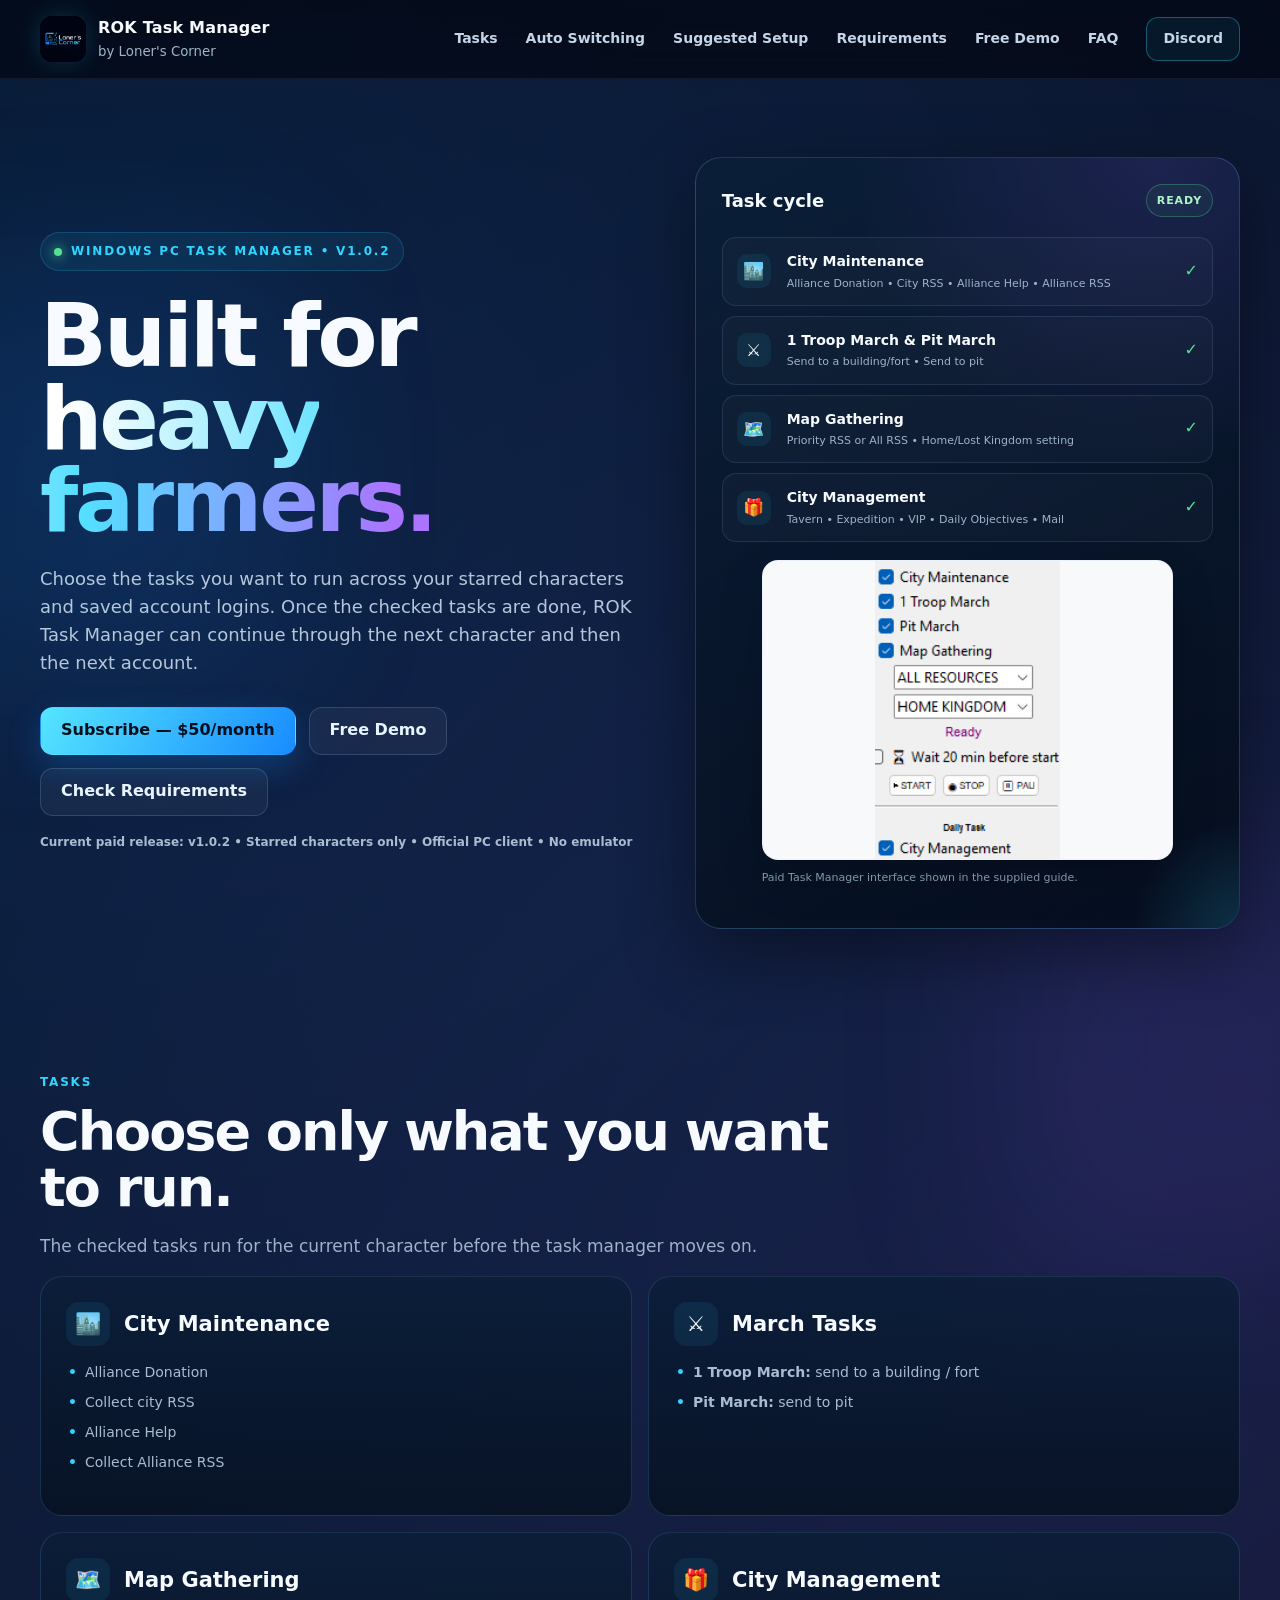
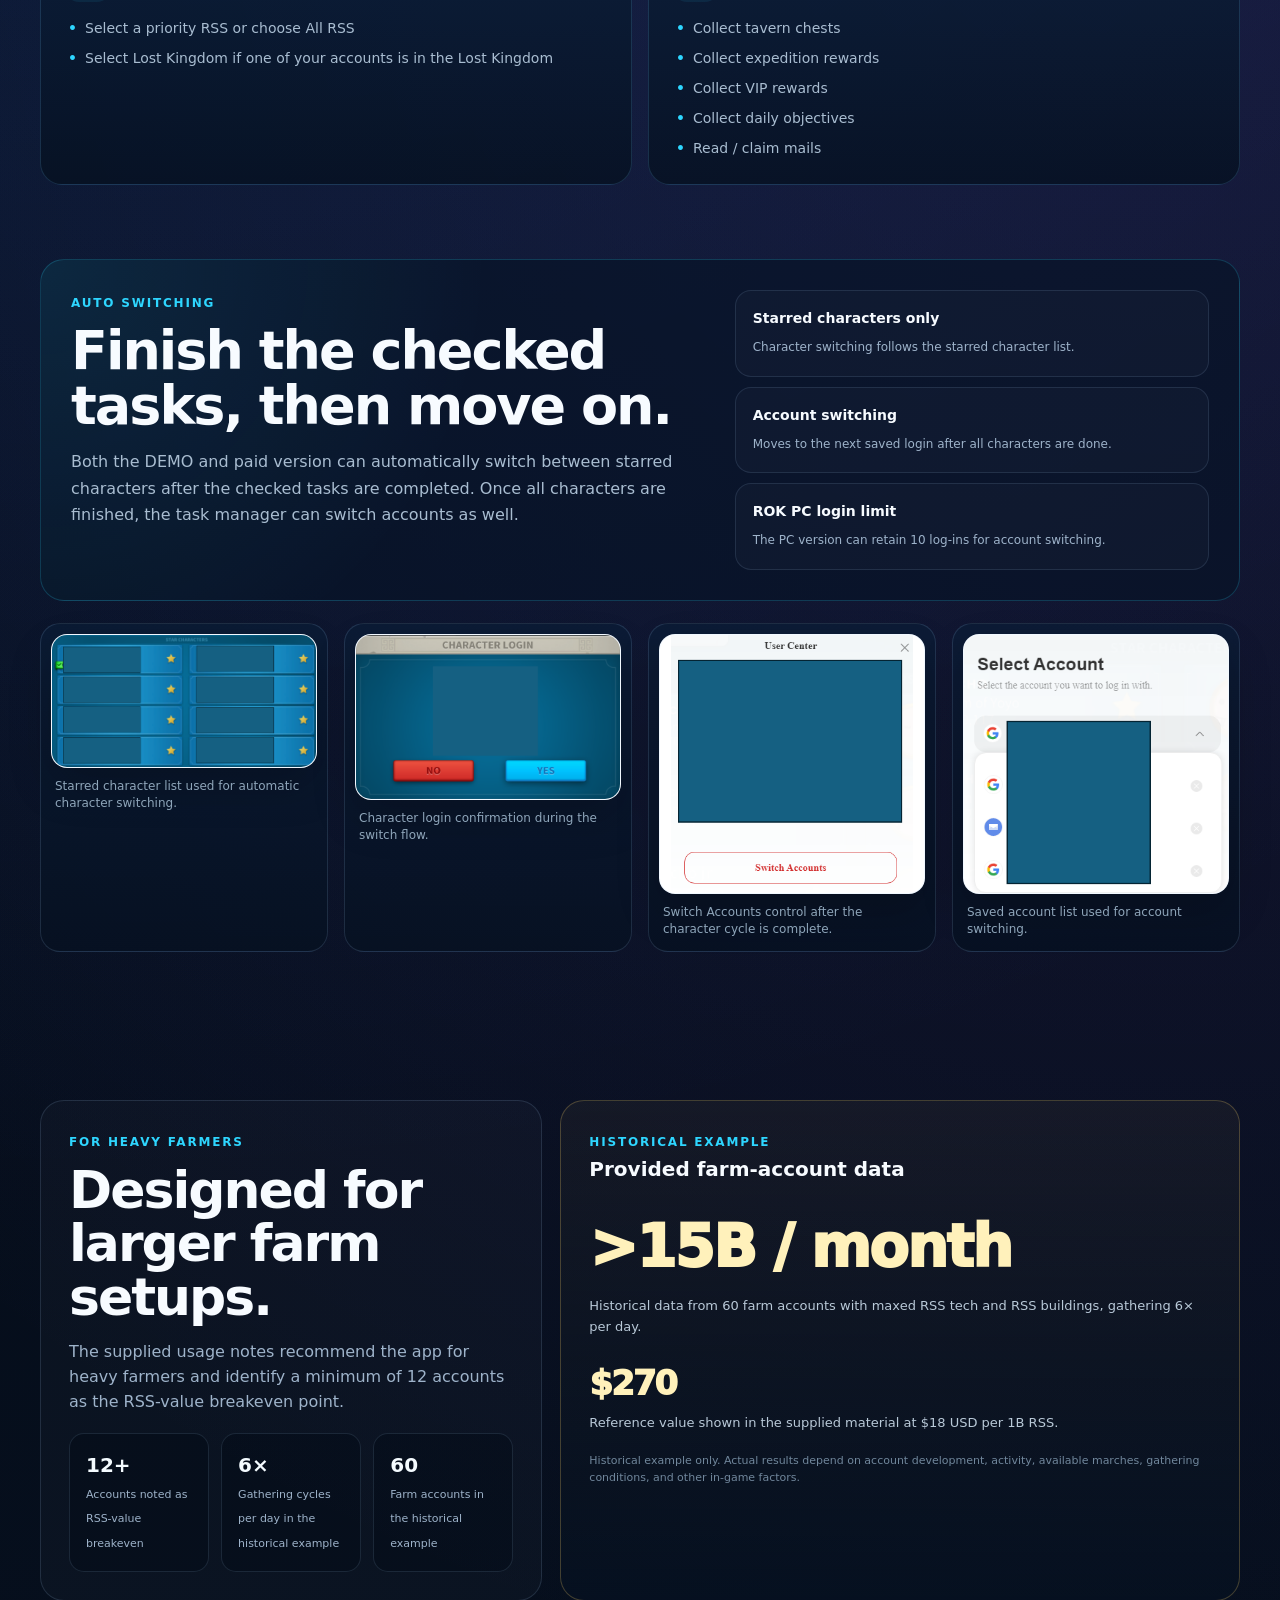
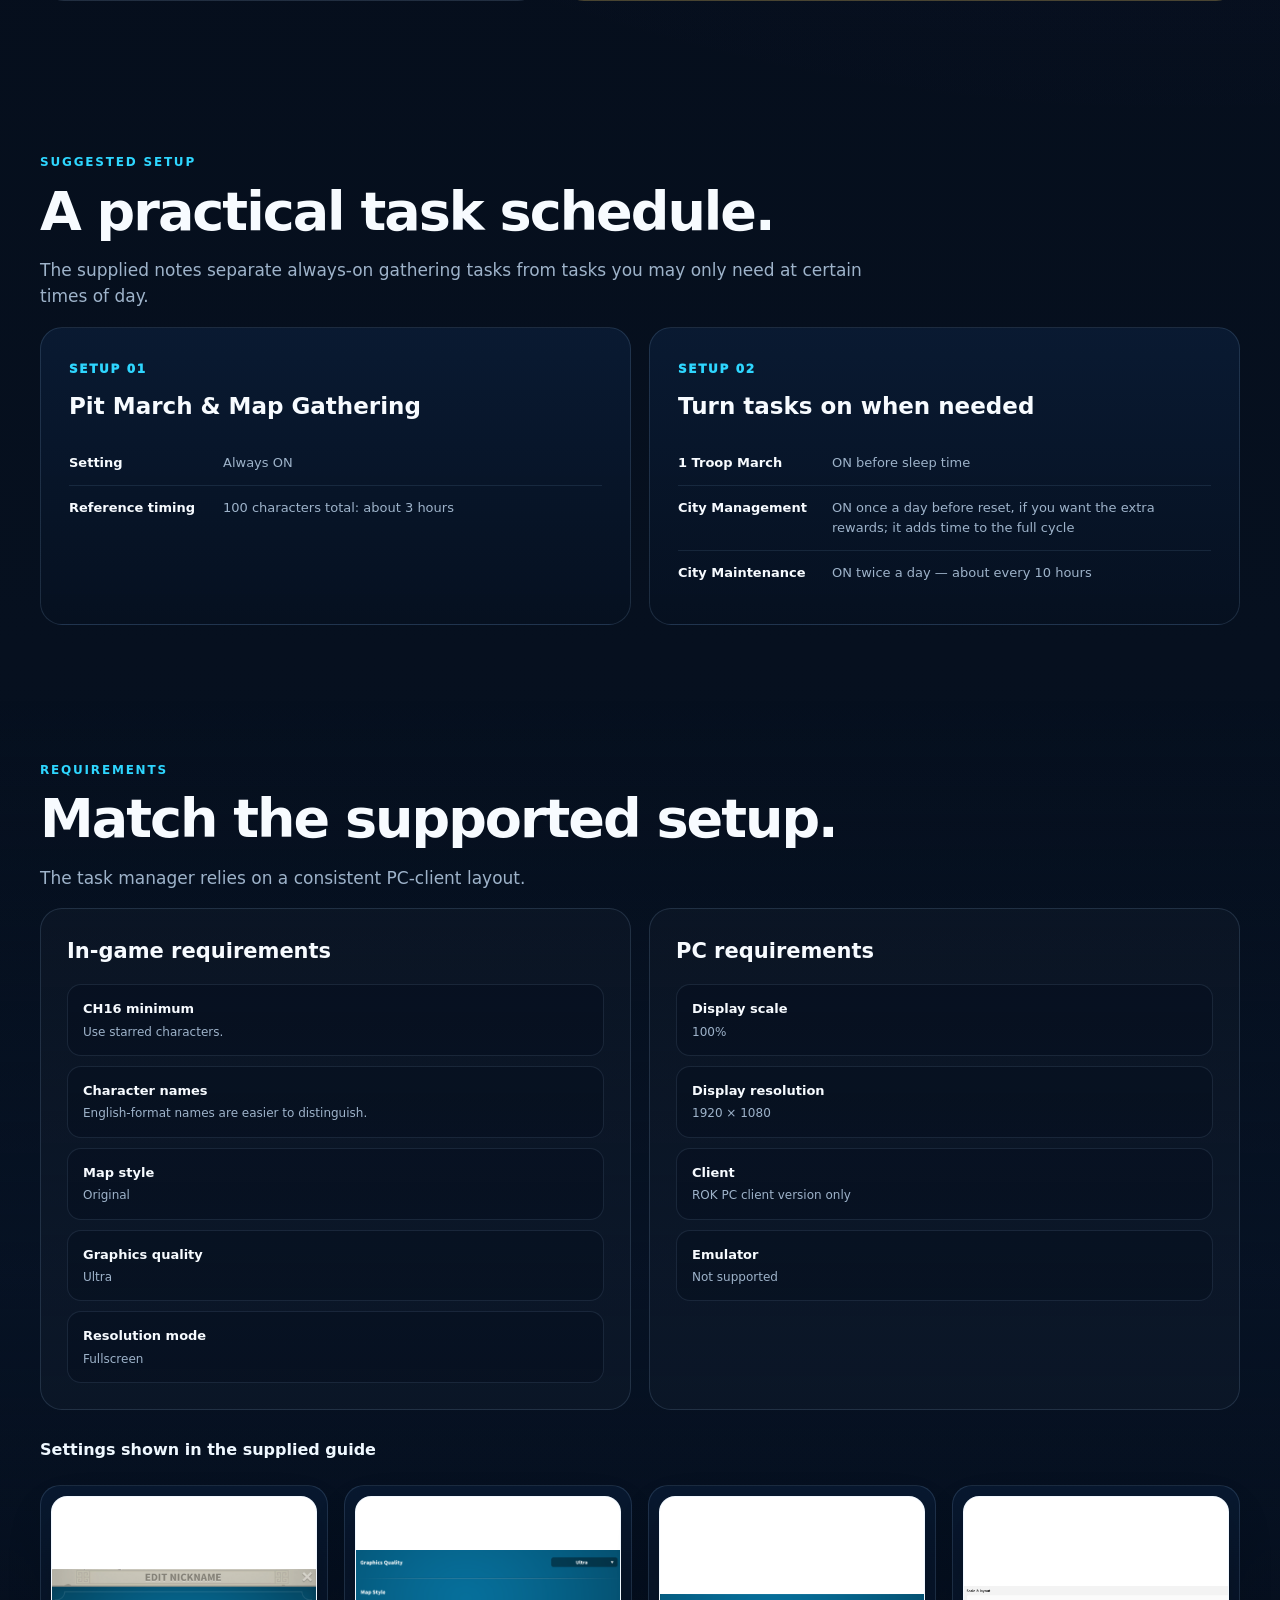
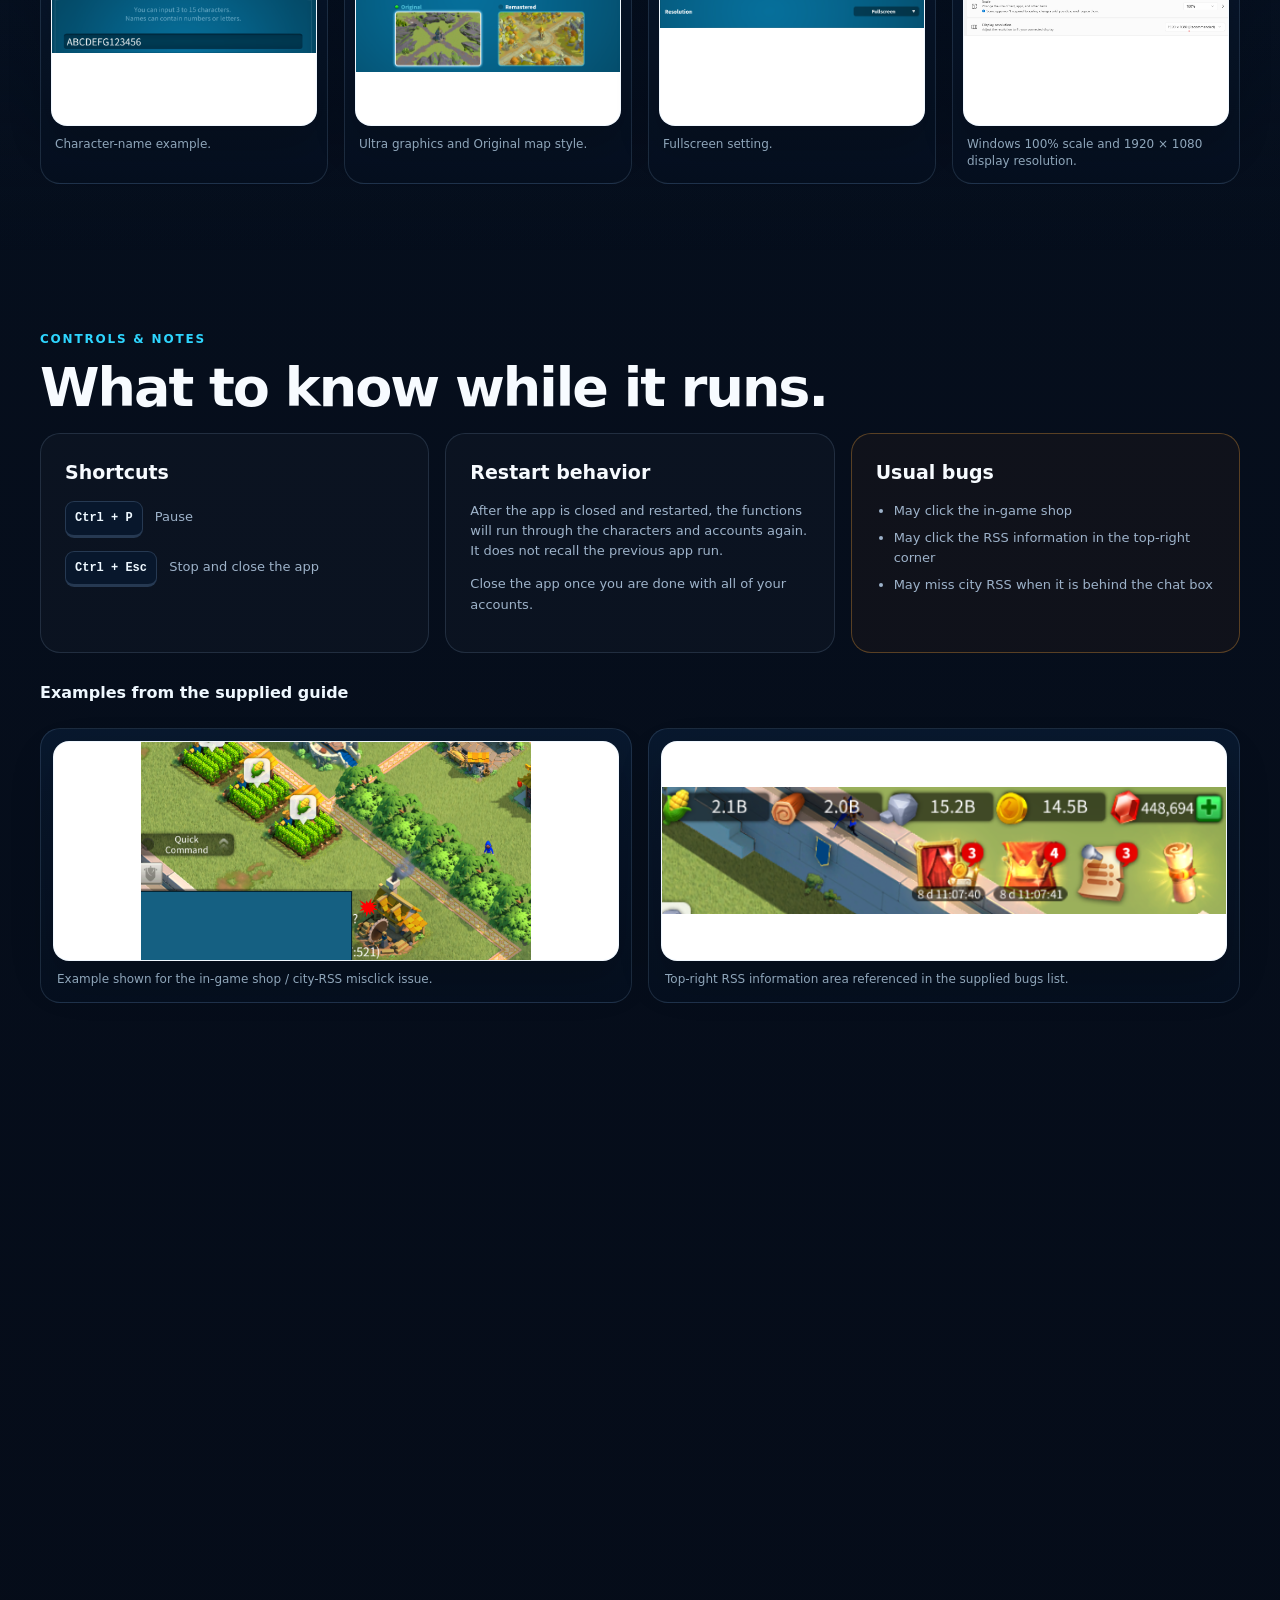
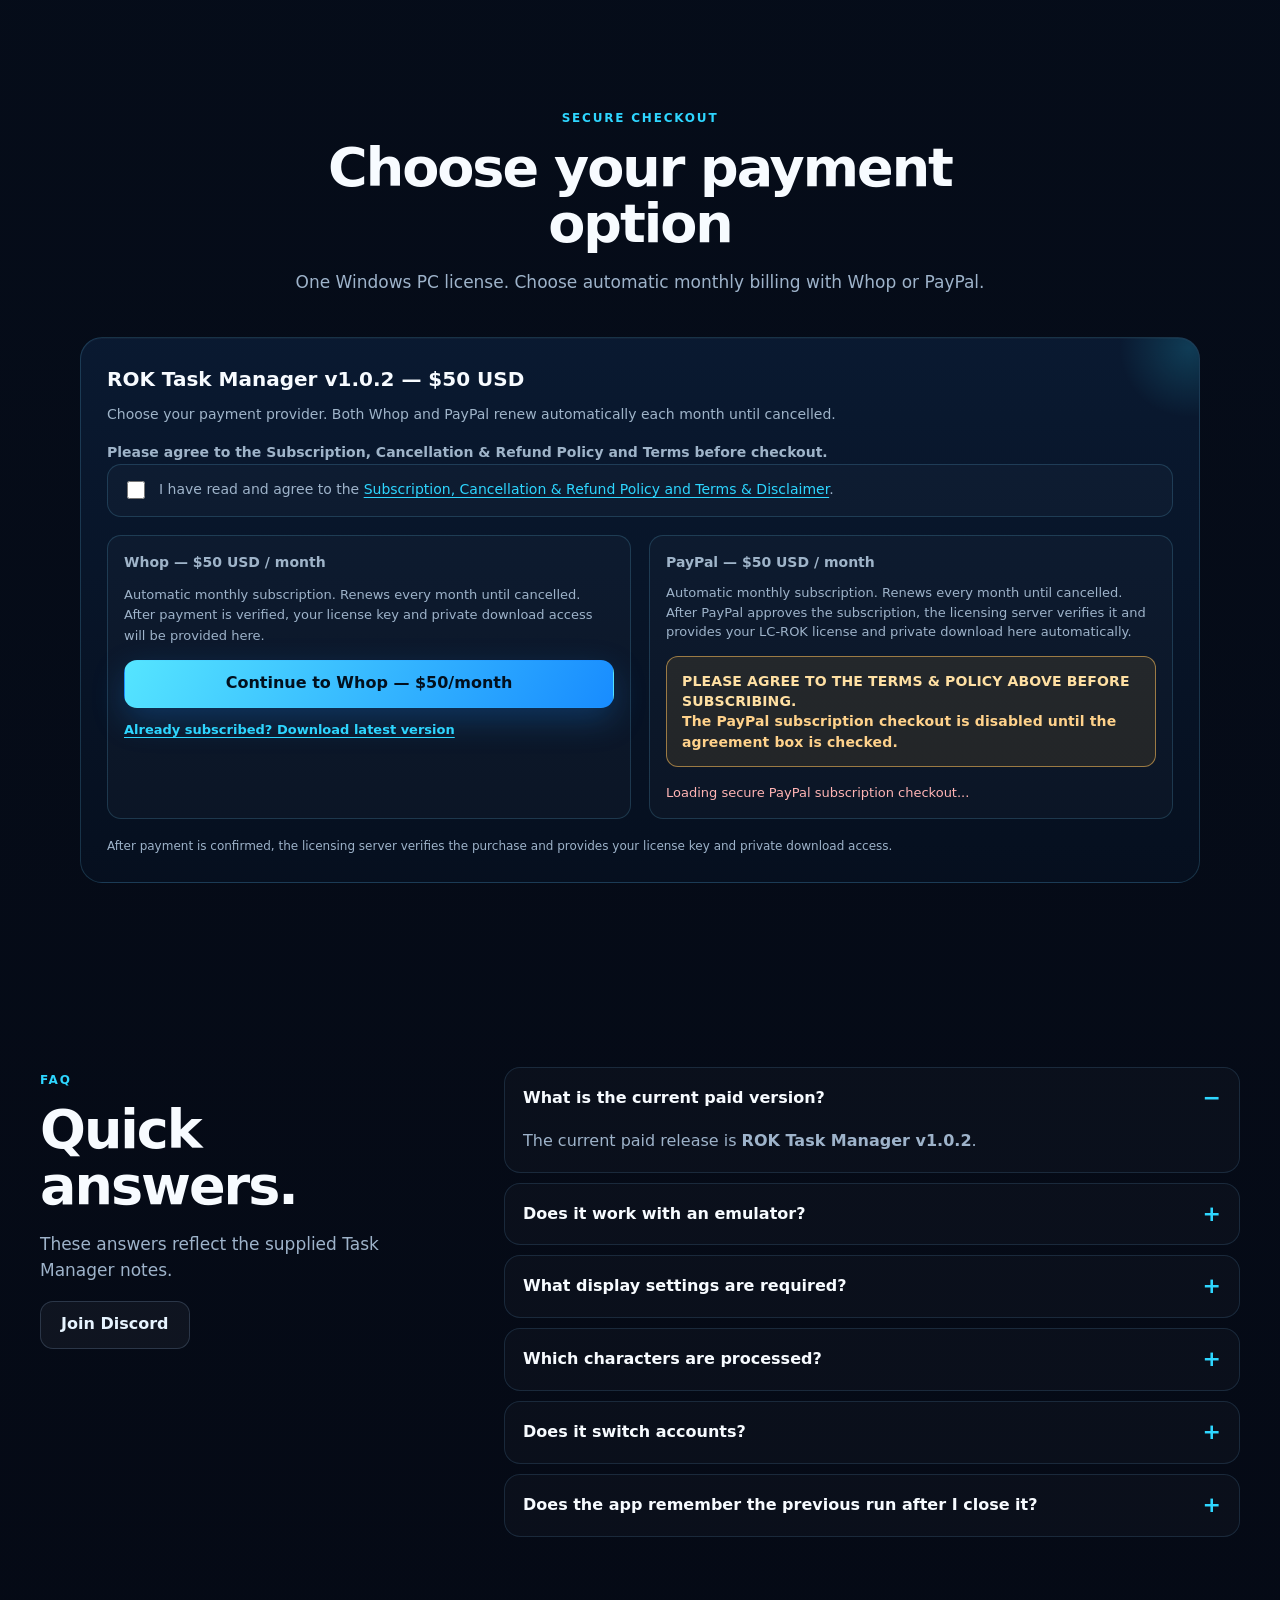
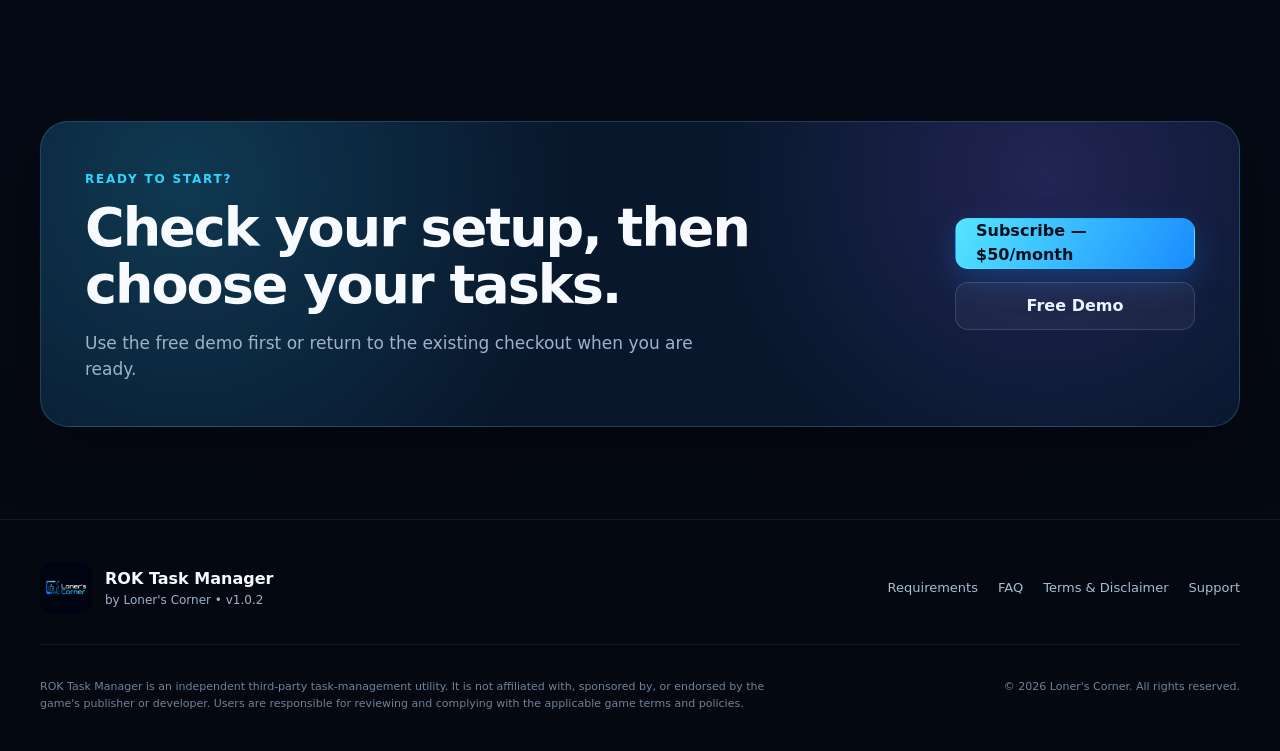
==== commit e78f956c: "recovery updates" ====
--- a/index.html
+++ b/index.html
@@ -4,8 +4,8 @@
 <head>
 <meta charset="utf-8"/>
 <meta content="width=device-width, initial-scale=1" name="viewport"/>
-<meta content="ROK Task Manager — Windows task management for multi-account routines, map gathering, city tasks, marches, and daily tasks." name="description"/>
-<title>ROK Task Manager | Loner's Corner</title>
+<meta content="ROK Task Manager v1.0.2 — Windows task management for multi-account routines, map gathering, city tasks, marches, and daily tasks." name="description"/>
+<title>ROK Task Manager v1.0.2 | Loner's Corner</title>
 <link as="image" href="assets/feature-summary.png" rel="preload"/>
 <link href="assets/loners-corner-logo.png" rel="icon"/>
 <link href="styles.css" rel="stylesheet"/>
@@ -561,7 +561,7 @@
 <section class="section content-hero">
 <div class="container content-hero-grid">
 <div class="hero-copy reveal">
-<div class="eyebrow"><span class="status-dot"></span> Windows PC task manager</div>
+<div class="eyebrow"><span class="status-dot"></span> Windows PC task manager • v1.0.2</div>
 <h1>Built for<br/><span>heavy farmers.</span></h1>
 <p class="hero-sub">Choose the tasks you want to run across your starred characters and saved account logins. Once the checked tasks are done, ROK Task Manager can continue through the next character and then the next account.</p>
 <div class="hero-actions">
@@ -569,7 +569,7 @@
 <a class="btn btn-secondary" href="https://github.com/loners-corner-license-server/rok-task-manager/releases/download/demo-v1.0.1/ROK_Task_Manager_DEMO_v1.0.1.exe">Free Demo</a>
 <a class="btn btn-secondary" href="#requirements">Check Requirements</a>
 </div>
-<div class="source-badge">Starred characters only • Official PC client • No emulator</div>
+<div class="source-badge">Current paid release: v1.0.2 • Starred characters only • Official PC client • No emulator</div>
 </div>
 <div class="command-panel reveal delay-1" aria-label="ROK Task Manager task summary">
 <div class="command-top"><div class="command-title">Task cycle</div><div class="command-state">READY</div></div>
@@ -675,13 +675,14 @@
 <div class="demo-with-photo reveal"><div class="demo-compact"><div><span class="kicker">FREE DEMO</span><h2>Test the supported setup first.</h2><p>The supplied notes recommend the free demo for Alliance Credits generation and pit gathering. Both the demo and paid version support automatic switching between starred characters and accounts.</p></div><div class="demo-actions"><a class="btn btn-primary" href="https://github.com/loners-corner-license-server/rok-task-manager/releases/download/demo-v1.0.1/ROK_Task_Manager_DEMO_v1.0.1.exe">Download Free Demo</a><a class="btn btn-secondary" href="#requirements">Check Requirements</a></div></div><figure class="demo-source-photo"><img class="source-photo" src="assets/guide/demo-task-manager.png" alt="ROK Task Manager demo interface from the supplied guide" loading="lazy"/><figcaption style="margin-top:9px;color:#8097ac;font-size:11px;">Demo interface shown in the supplied guide.</figcaption></figure></div>
 </div>
 </section>
-<section class="section" id="subscribe"><div class="container"><div class="section-heading reveal"><span class="kicker">SECURE CHECKOUT</span><h2>Choose your payment option</h2><p id="checkout-provider-copy">One Windows PC license. Choose automatic monthly billing with Whop or PayPal.</p></div><div class="feature-card reveal" style="max-width:1120px; margin:0 auto; min-height:auto;"><h3 style="margin-top:0;">ROK Task Manager — $50 USD</h3><p style="margin-bottom:16px;">Choose your payment provider. Both Whop and PayPal renew automatically each month until cancelled.</p><p class="checkout-policy-note">Please agree to the Subscription, Cancellation &amp; Refund Policy and Terms before checkout.</p><label class="checkout-agreement" for="checkout-agreement"><input id="checkout-agreement" type="checkbox"/> <span>I have read and agree to the <a href="legal.html" rel="noopener noreferrer" target="_blank">Subscription, Cancellation &amp; Refund Policy and Terms &amp; Disclaimer</a>.</span></label><div id="whop-test-panel" style="margin-bottom:18px; padding:16px; border:1px solid var(--line); border-radius:14px; background:rgba(255,255,255,.025);"><p style="margin:0 0 12px;"><strong>Whop — $50 USD / month</strong></p><p style="margin:0 0 14px; color:var(--muted); font-size:13px;">Automatic monthly subscription. Renews every month until cancelled. After payment is verified, your license key and private download access will be provided here.</p><button class="btn btn-primary" id="whop-checkout-button" type="button">Continue to Whop — $50/month</button><button class="whop-recovery-toggle" id="whop-recovery-toggle" type="button">Already purchased? Recover license &amp; download</button><div aria-live="polite" id="whop-checkout-status" style="margin-top:14px; color:var(--muted); font-size:14px; line-height:1.55;"></div><div class="whop-recovery" id="whop-recovery" hidden><p><strong>Recover existing purchase</strong></p><p>Enter the <strong>LC-ROK-...</strong> license key issued by Loner's Corner. This does not create a new charge.</p><div class="whop-recovery-row"><input id="whop-recovery-license-key" type="text" inputmode="text" autocomplete="off" spellcheck="false" placeholder="LC-ROK-..." aria-label="Loner's Corner license key"/><button class="btn btn-secondary" id="whop-recovery-button" type="button">Recover Access</button></div><div aria-live="polite" id="whop-recovery-status" style="margin-top:10px; color:var(--muted); font-size:13px; line-height:1.5;"></div></div></div><div aria-live="polite" class="fulfillment-result" id="fulfillment-result"></div><p id="checkout-fulfillment-note" style="margin-top:18px; color:var(--muted); font-size:12px;">After payment is confirmed, the licensing server verifies the purchase and provides your license key and private download access.</p></div></div></section>
+<section class="section" id="subscribe"><div class="container"><div class="section-heading reveal"><span class="kicker">SECURE CHECKOUT</span><h2>Choose your payment option</h2><p id="checkout-provider-copy">One Windows PC license. Choose automatic monthly billing with Whop or PayPal.</p></div><div class="feature-card reveal" style="max-width:1120px; margin:0 auto; min-height:auto;"><h3 style="margin-top:0;">ROK Task Manager v1.0.2 — $50 USD</h3><p style="margin-bottom:16px;">Choose your payment provider. Both Whop and PayPal renew automatically each month until cancelled.</p><p class="checkout-policy-note">Please agree to the Subscription, Cancellation &amp; Refund Policy and Terms before checkout.</p><label class="checkout-agreement" for="checkout-agreement"><input id="checkout-agreement" type="checkbox"/> <span>I have read and agree to the <a href="legal.html" rel="noopener noreferrer" target="_blank">Subscription, Cancellation &amp; Refund Policy and Terms &amp; Disclaimer</a>.</span></label><div id="whop-test-panel" style="margin-bottom:18px; padding:16px; border:1px solid var(--line); border-radius:14px; background:rgba(255,255,255,.025);"><p style="margin:0 0 12px;"><strong>Whop — $50 USD / month</strong></p><p style="margin:0 0 14px; color:var(--muted); font-size:13px;">Automatic monthly subscription. Renews every month until cancelled. After payment is verified, your license key and private download access will be provided here.</p><button class="btn btn-primary" id="whop-checkout-button" type="button">Continue to Whop — $50/month</button><button class="whop-recovery-toggle" id="whop-recovery-toggle" type="button">Already subscribed? Download latest version</button><div aria-live="polite" id="whop-checkout-status" style="margin-top:14px; color:var(--muted); font-size:14px; line-height:1.55;"></div><div class="whop-recovery" id="whop-recovery" hidden><p><strong>Download latest version</strong></p><p>Enter your active <strong>LC-ROK-...</strong> subscription license key. The licensing server will verify that the linked Whop or PayPal subscription is currently eligible before creating a private download link.</p><div class="whop-recovery-row"><input id="whop-recovery-license-key" type="text" inputmode="text" autocomplete="off" spellcheck="false" placeholder="LC-ROK-..." aria-label="Loner's Corner license key"/><button class="btn btn-secondary" id="whop-recovery-button" type="button">Verify &amp; Download</button></div><div aria-live="polite" id="whop-recovery-status" style="margin-top:10px; color:var(--muted); font-size:13px; line-height:1.5;"></div></div></div><div aria-live="polite" class="fulfillment-result" id="fulfillment-result"></div><p id="checkout-fulfillment-note" style="margin-top:18px; color:var(--muted); font-size:12px;">After payment is confirmed, the licensing server verifies the purchase and provides your license key and private download access.</p></div></div></section>
 
 <section class="section" id="faq">
 <div class="container faq-wrap">
 <div class="section-heading left reveal"><span class="kicker">FAQ</span><h2>Quick answers.</h2><p>These answers reflect the supplied Task Manager notes.</p><a class="btn btn-secondary js-discord-link" href="#">Join Discord</a></div>
 <div class="faq-list reveal delay-1">
-<details open><summary>Does it work with an emulator?</summary><p>No. The supported setup is the ROK PC client only.</p></details>
+<details open><summary>What is the current paid version?</summary><p>The current paid release is <strong>ROK Task Manager v1.0.2</strong>.</p></details>
+<details><summary>Does it work with an emulator?</summary><p>No. The supported setup is the ROK PC client only.</p></details>
 <details><summary>What display settings are required?</summary><p>Use 1920 × 1080 display resolution, 100% Windows display scale, fullscreen, Ultra graphics, and Original map style.</p></details>
 <details><summary>Which characters are processed?</summary><p>Automatic character switching uses starred characters.</p></details>
 <details><summary>Does it switch accounts?</summary><p>Yes. After the characters are completed, it can switch to the next saved account login. The supplied notes state that the ROK PC version can retain 10 log-ins.</p></details>
@@ -695,7 +696,7 @@
 <div class="container footer-grid">
 <div class="footer-brand">
 <img alt="Loner's Corner" src="assets/loners-corner-logo.png"/>
-<div><strong>ROK Task Manager</strong><span>by Loner's Corner</span></div>
+<div><strong>ROK Task Manager</strong><span>by Loner's Corner • v1.0.2</span></div>
 </div>
 <div class="footer-links">
 <a href="#requirements">Requirements</a>
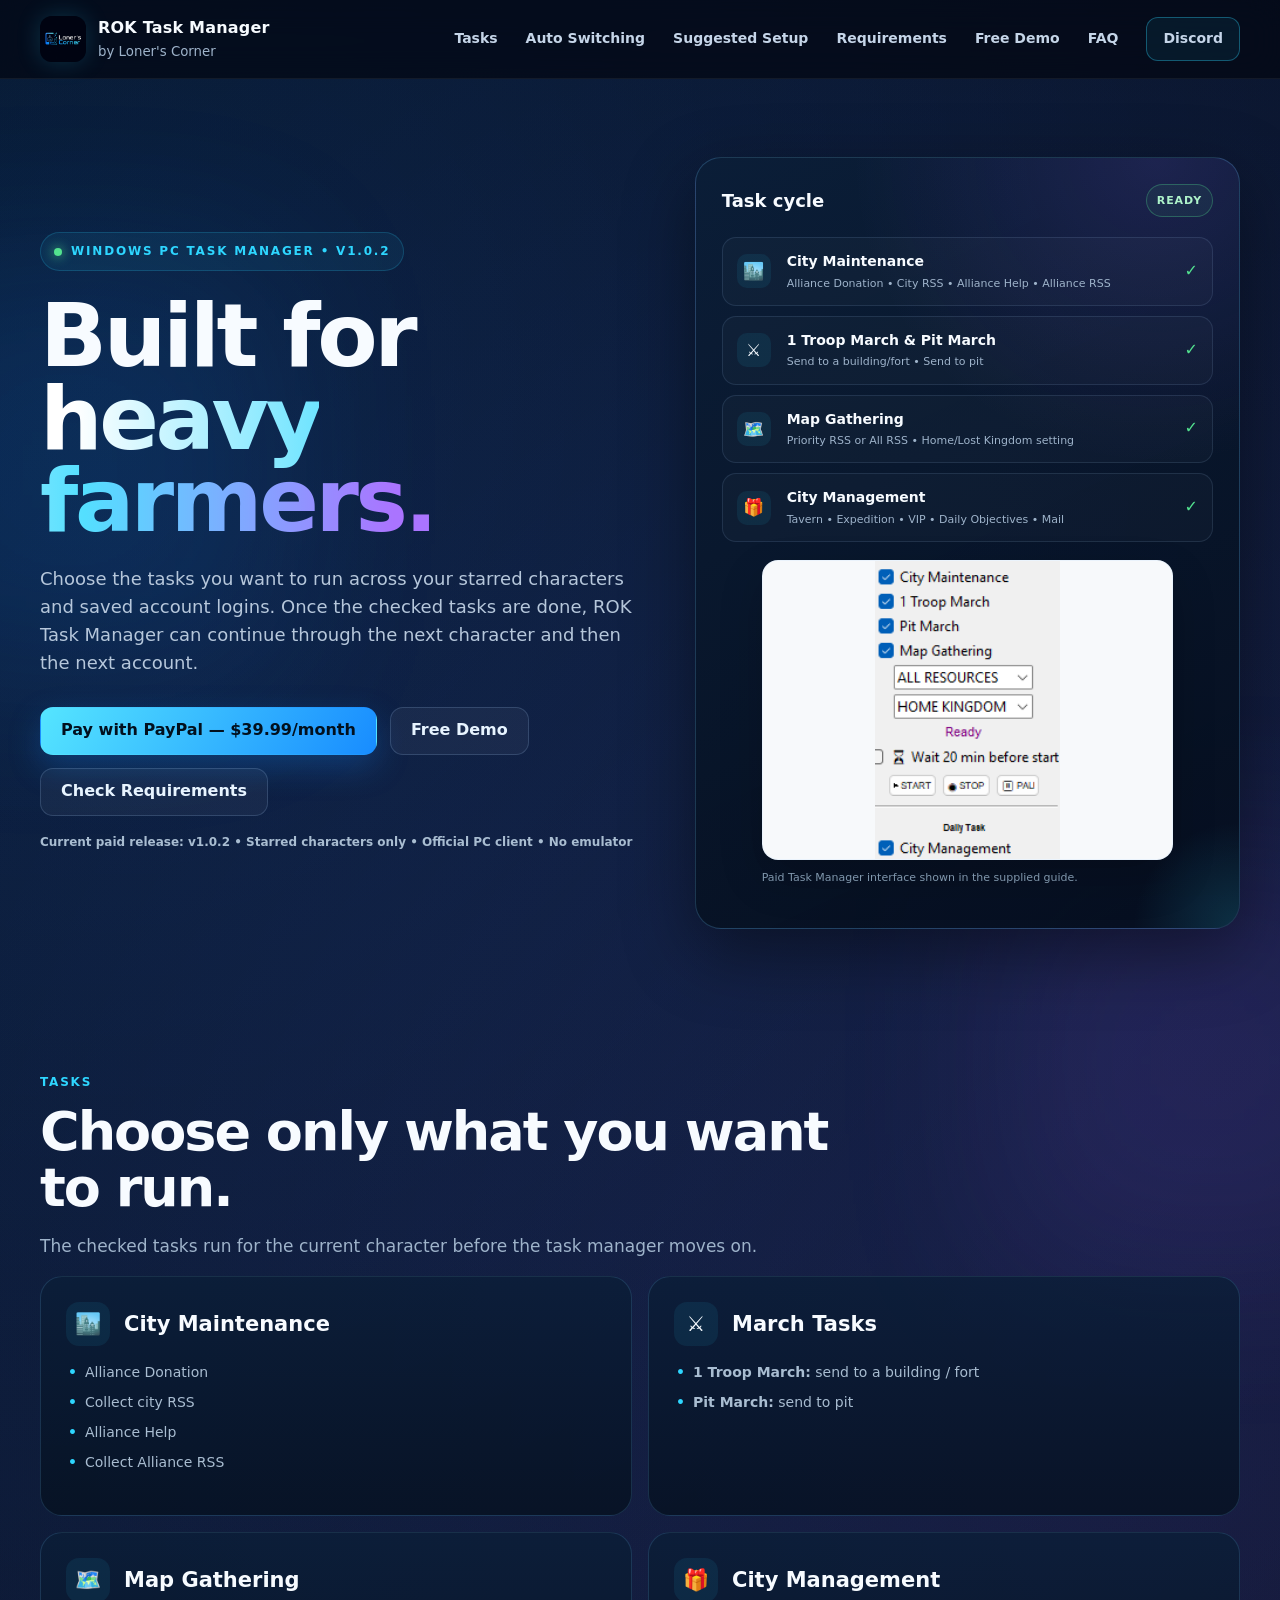
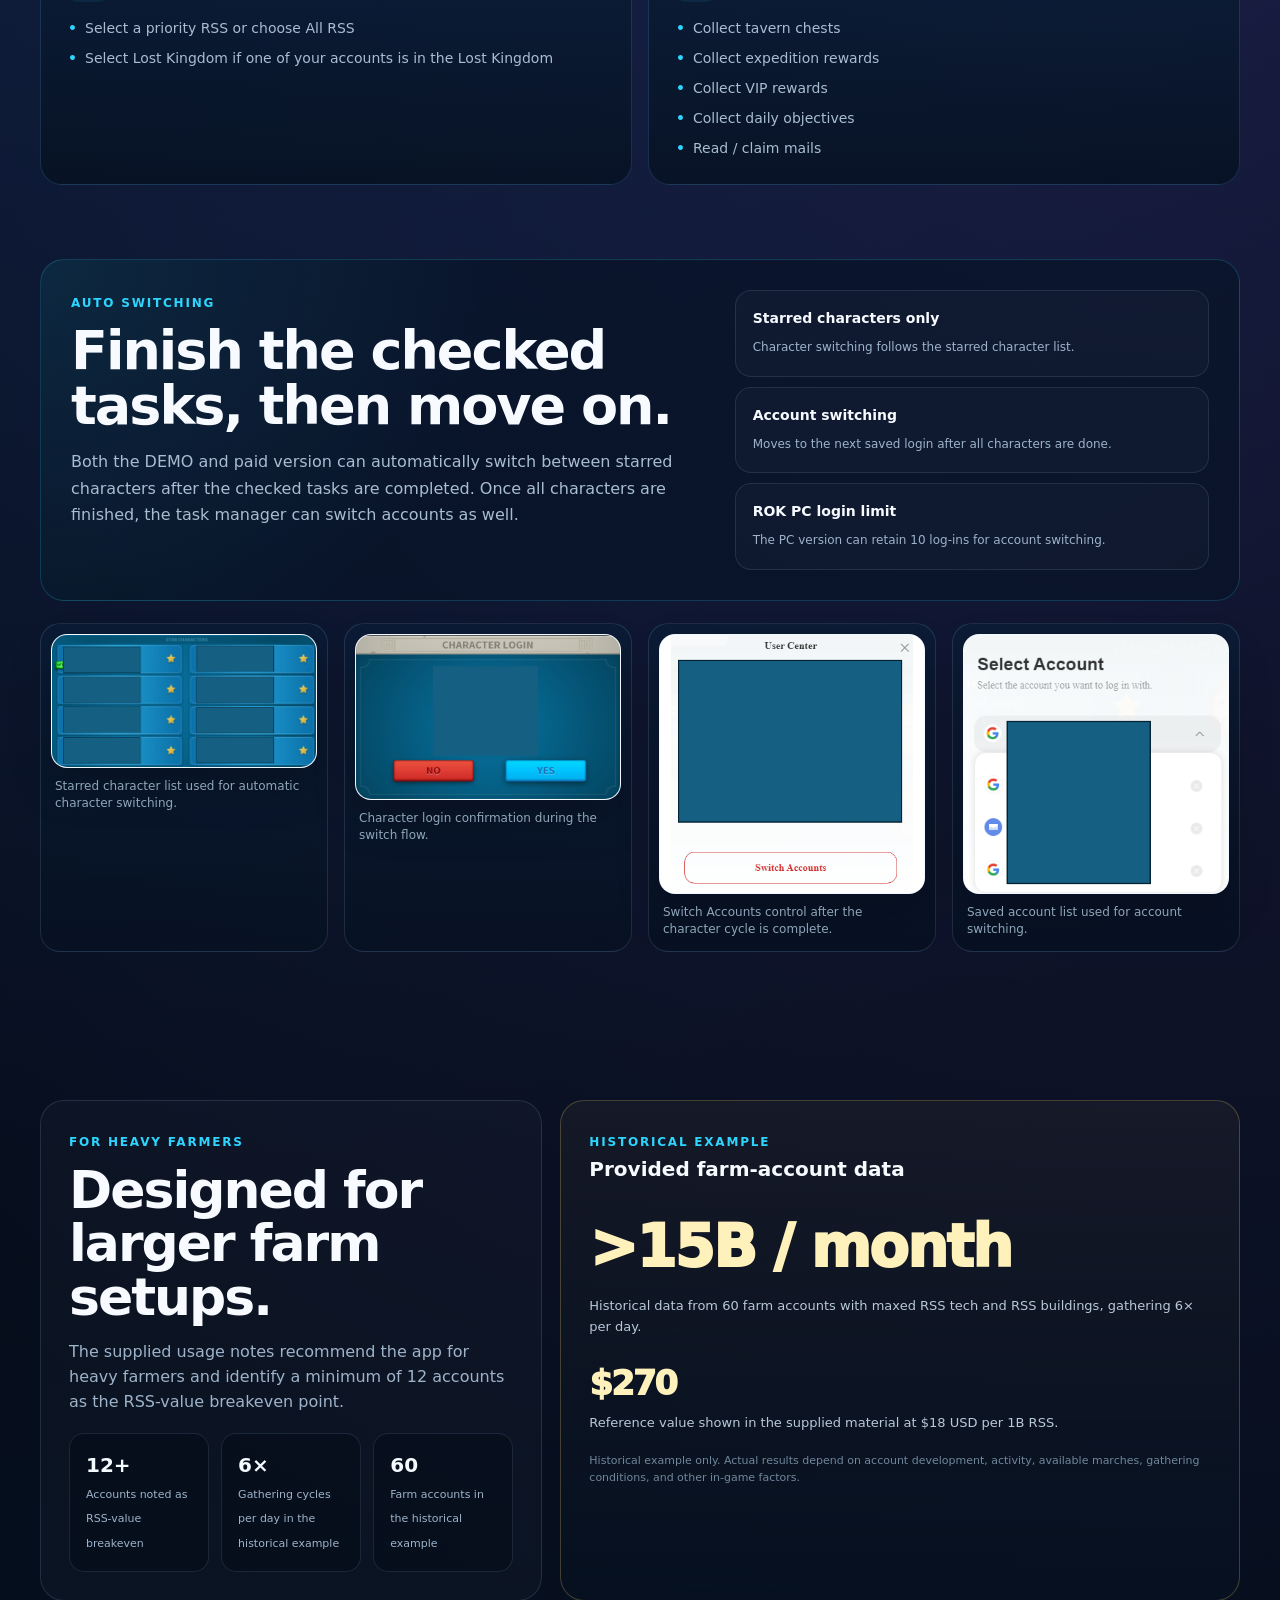
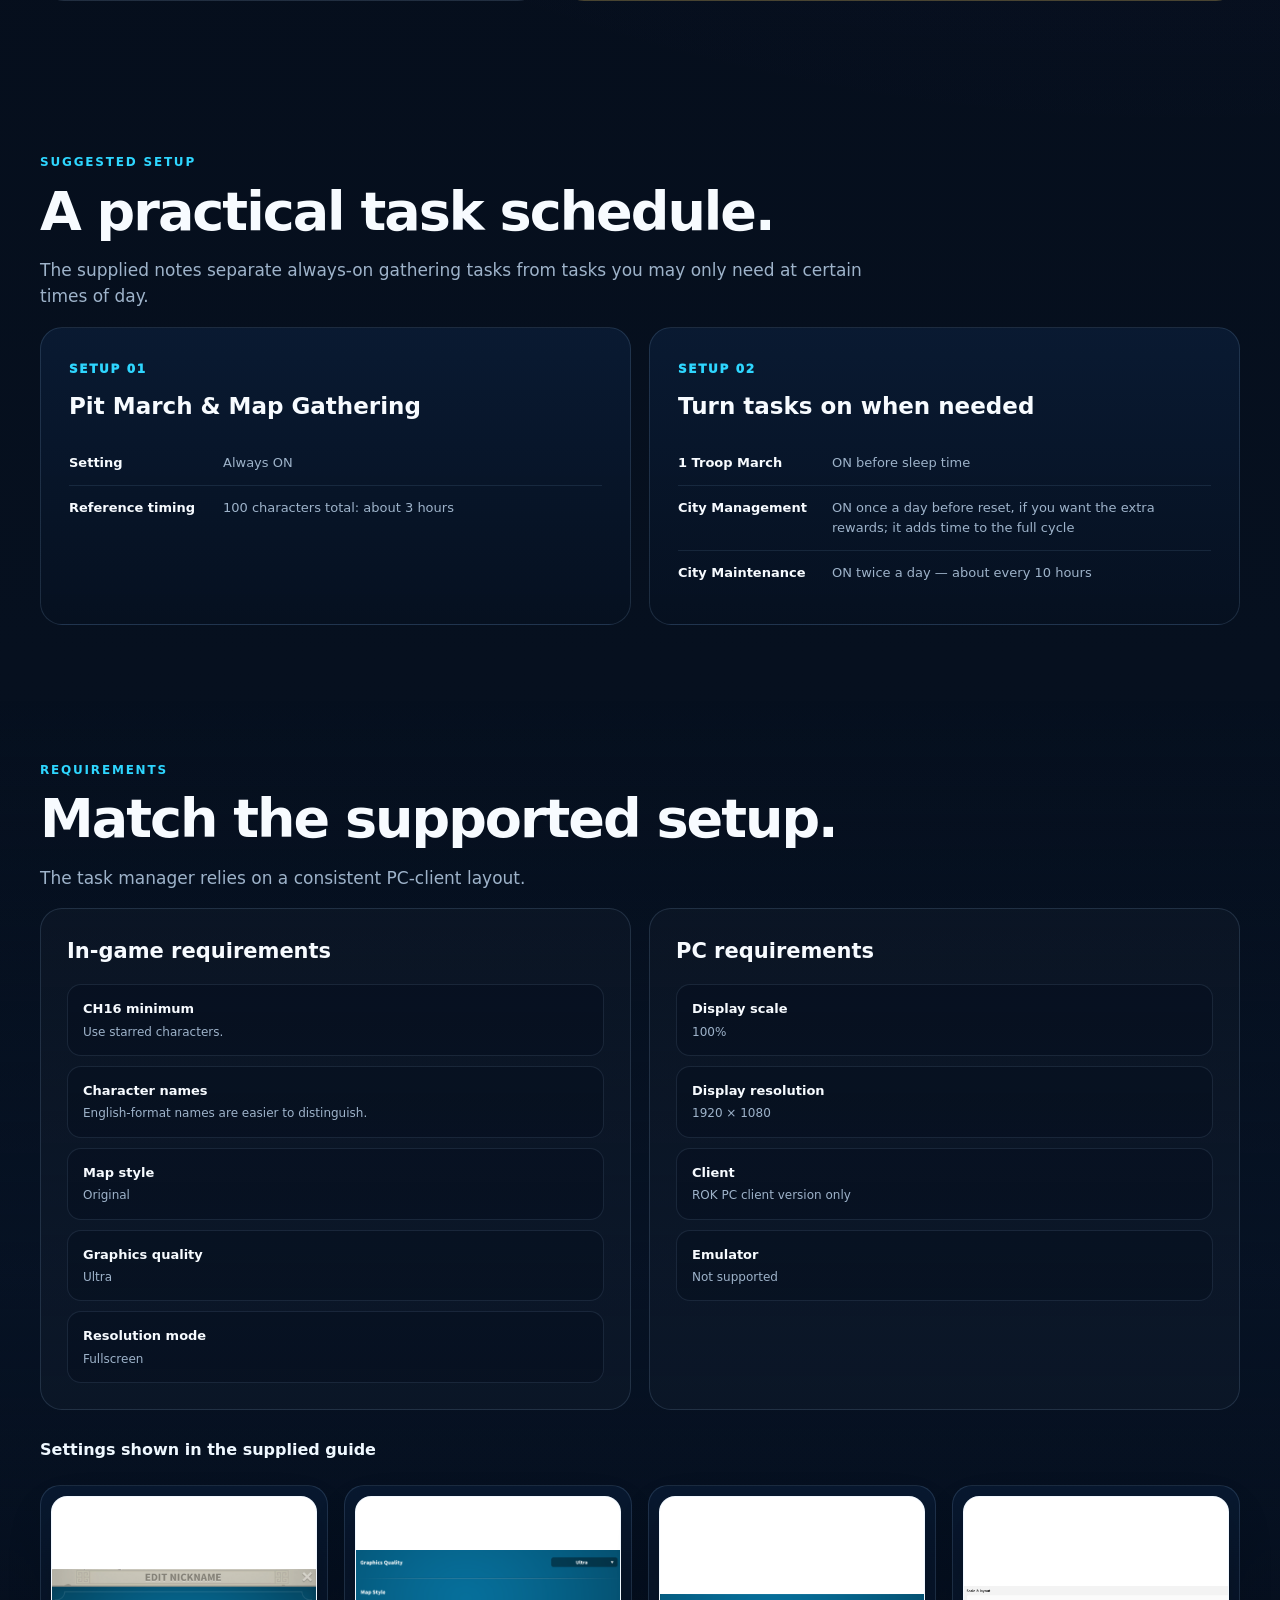
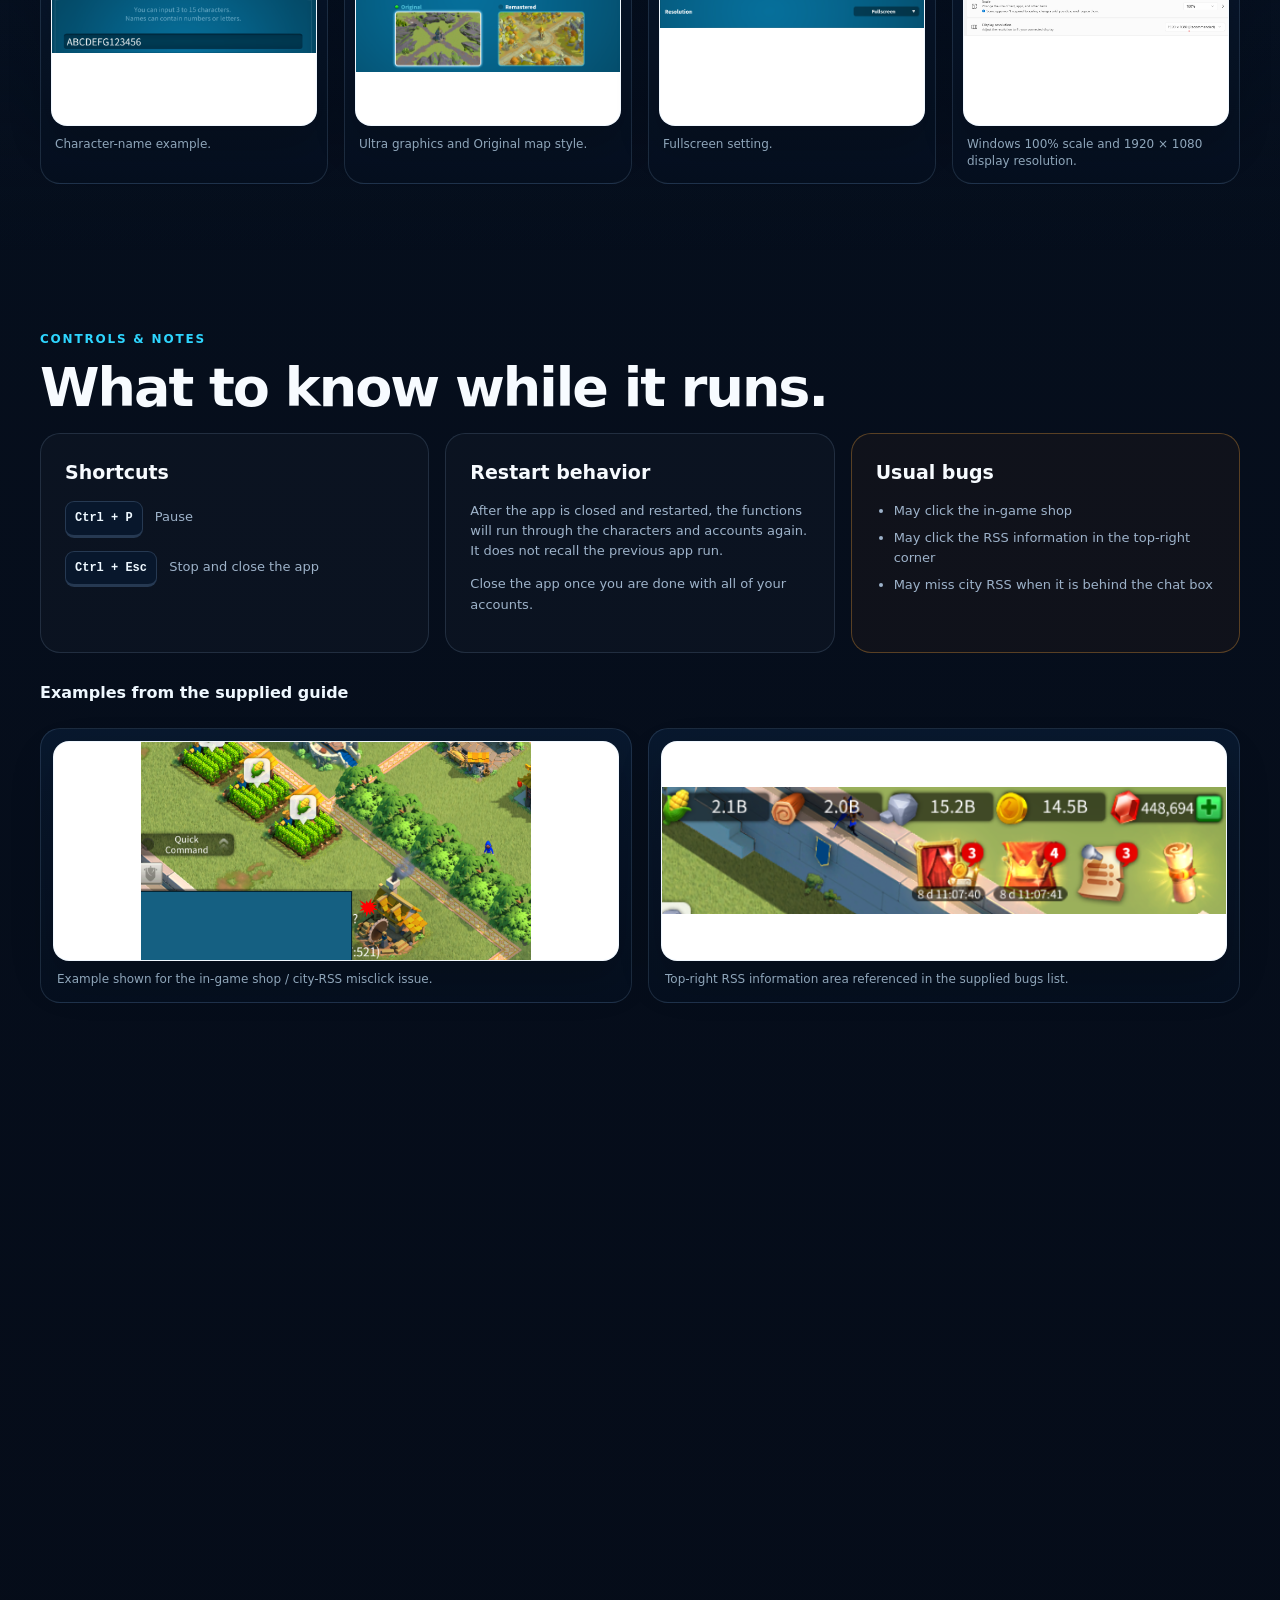
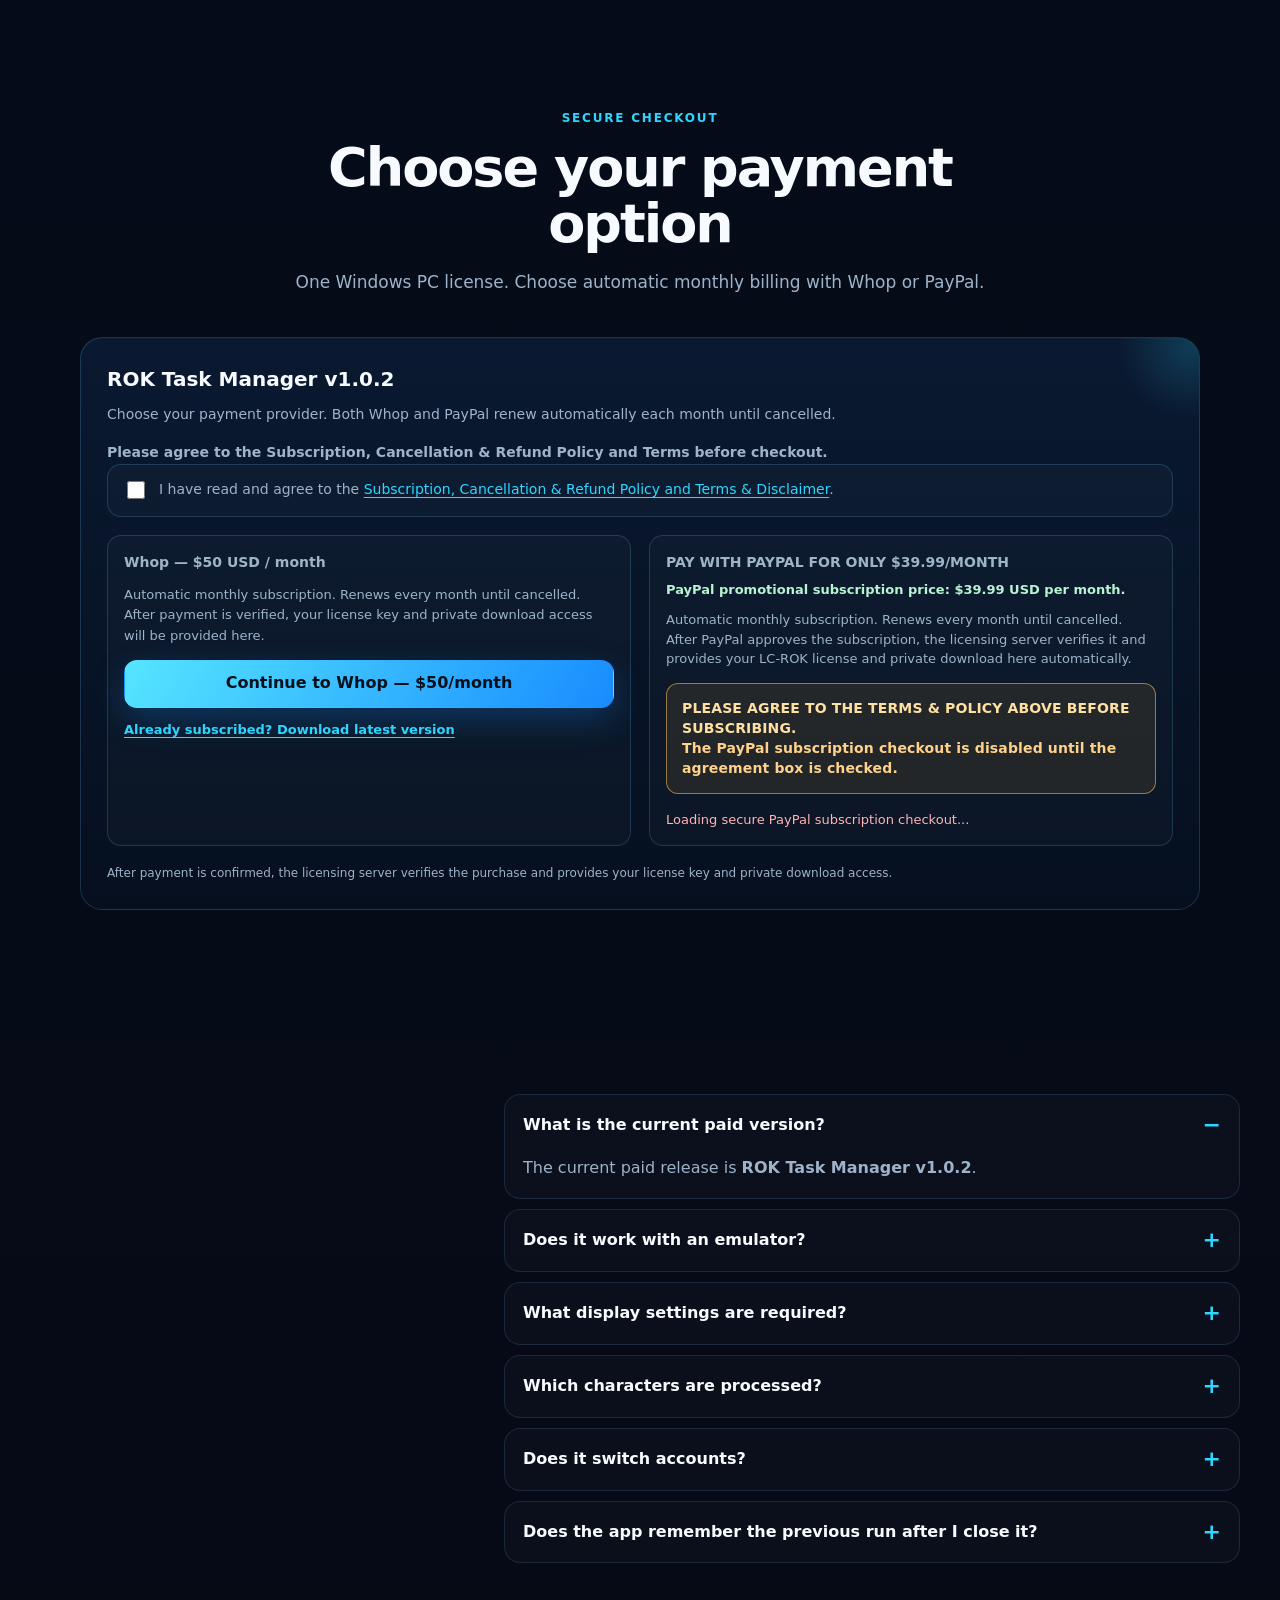
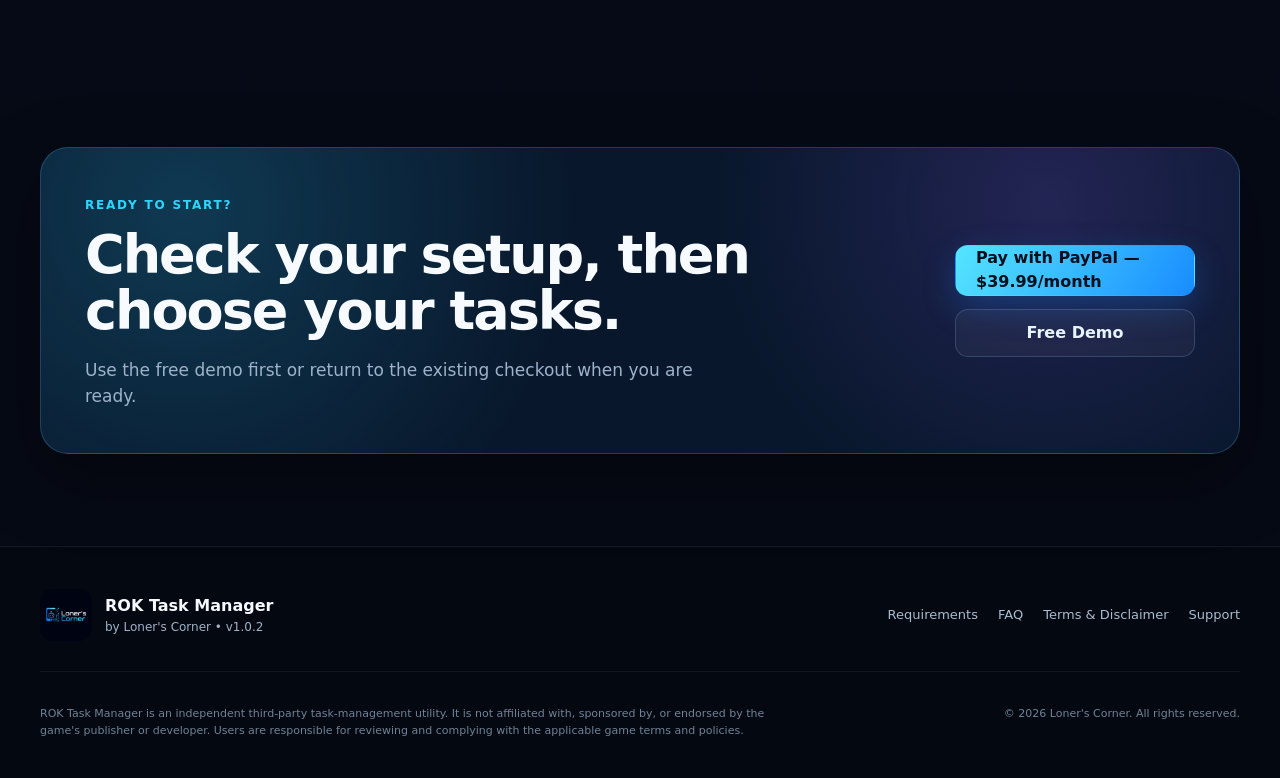
==== commit 25c02fa4: "new paypal price" ====
--- a/index.html
+++ b/index.html
@@ -565,7 +565,7 @@
 <h1>Built for<br/><span>heavy farmers.</span></h1>
 <p class="hero-sub">Choose the tasks you want to run across your starred characters and saved account logins. Once the checked tasks are done, ROK Task Manager can continue through the next character and then the next account.</p>
 <div class="hero-actions">
-<a class="btn btn-primary" href="#subscribe">Subscribe — $50/month</a>
+<a class="btn btn-primary" href="#subscribe">Pay with PayPal — $39.99/month</a>
 <a class="btn btn-secondary" href="https://github.com/loners-corner-license-server/rok-task-manager/releases/download/demo-v1.0.1/ROK_Task_Manager_DEMO_v1.0.1.exe">Free Demo</a>
 <a class="btn btn-secondary" href="#requirements">Check Requirements</a>
 </div>
@@ -675,7 +675,7 @@
 <div class="demo-with-photo reveal"><div class="demo-compact"><div><span class="kicker">FREE DEMO</span><h2>Test the supported setup first.</h2><p>The supplied notes recommend the free demo for Alliance Credits generation and pit gathering. Both the demo and paid version support automatic switching between starred characters and accounts.</p></div><div class="demo-actions"><a class="btn btn-primary" href="https://github.com/loners-corner-license-server/rok-task-manager/releases/download/demo-v1.0.1/ROK_Task_Manager_DEMO_v1.0.1.exe">Download Free Demo</a><a class="btn btn-secondary" href="#requirements">Check Requirements</a></div></div><figure class="demo-source-photo"><img class="source-photo" src="assets/guide/demo-task-manager.png" alt="ROK Task Manager demo interface from the supplied guide" loading="lazy"/><figcaption style="margin-top:9px;color:#8097ac;font-size:11px;">Demo interface shown in the supplied guide.</figcaption></figure></div>
 </div>
 </section>
-<section class="section" id="subscribe"><div class="container"><div class="section-heading reveal"><span class="kicker">SECURE CHECKOUT</span><h2>Choose your payment option</h2><p id="checkout-provider-copy">One Windows PC license. Choose automatic monthly billing with Whop or PayPal.</p></div><div class="feature-card reveal" style="max-width:1120px; margin:0 auto; min-height:auto;"><h3 style="margin-top:0;">ROK Task Manager v1.0.2 — $50 USD</h3><p style="margin-bottom:16px;">Choose your payment provider. Both Whop and PayPal renew automatically each month until cancelled.</p><p class="checkout-policy-note">Please agree to the Subscription, Cancellation &amp; Refund Policy and Terms before checkout.</p><label class="checkout-agreement" for="checkout-agreement"><input id="checkout-agreement" type="checkbox"/> <span>I have read and agree to the <a href="legal.html" rel="noopener noreferrer" target="_blank">Subscription, Cancellation &amp; Refund Policy and Terms &amp; Disclaimer</a>.</span></label><div id="whop-test-panel" style="margin-bottom:18px; padding:16px; border:1px solid var(--line); border-radius:14px; background:rgba(255,255,255,.025);"><p style="margin:0 0 12px;"><strong>Whop — $50 USD / month</strong></p><p style="margin:0 0 14px; color:var(--muted); font-size:13px;">Automatic monthly subscription. Renews every month until cancelled. After payment is verified, your license key and private download access will be provided here.</p><button class="btn btn-primary" id="whop-checkout-button" type="button">Continue to Whop — $50/month</button><button class="whop-recovery-toggle" id="whop-recovery-toggle" type="button">Already subscribed? Download latest version</button><div aria-live="polite" id="whop-checkout-status" style="margin-top:14px; color:var(--muted); font-size:14px; line-height:1.55;"></div><div class="whop-recovery" id="whop-recovery" hidden><p><strong>Download latest version</strong></p><p>Enter your active <strong>LC-ROK-...</strong> subscription license key. The licensing server will verify that the linked Whop or PayPal subscription is currently eligible before creating a private download link.</p><div class="whop-recovery-row"><input id="whop-recovery-license-key" type="text" inputmode="text" autocomplete="off" spellcheck="false" placeholder="LC-ROK-..." aria-label="Loner's Corner license key"/><button class="btn btn-secondary" id="whop-recovery-button" type="button">Verify &amp; Download</button></div><div aria-live="polite" id="whop-recovery-status" style="margin-top:10px; color:var(--muted); font-size:13px; line-height:1.5;"></div></div></div><div aria-live="polite" class="fulfillment-result" id="fulfillment-result"></div><p id="checkout-fulfillment-note" style="margin-top:18px; color:var(--muted); font-size:12px;">After payment is confirmed, the licensing server verifies the purchase and provides your license key and private download access.</p></div></div></section>
+<section class="section" id="subscribe"><div class="container"><div class="section-heading reveal"><span class="kicker">SECURE CHECKOUT</span><h2>Choose your payment option</h2><p id="checkout-provider-copy">One Windows PC license. Choose automatic monthly billing with Whop or PayPal.</p></div><div class="feature-card reveal" style="max-width:1120px; margin:0 auto; min-height:auto;"><h3 style="margin-top:0;">ROK Task Manager v1.0.2</h3><p style="margin-bottom:16px;">Choose your payment provider. Both Whop and PayPal renew automatically each month until cancelled.</p><p class="checkout-policy-note">Please agree to the Subscription, Cancellation &amp; Refund Policy and Terms before checkout.</p><label class="checkout-agreement" for="checkout-agreement"><input id="checkout-agreement" type="checkbox"/> <span>I have read and agree to the <a href="legal.html" rel="noopener noreferrer" target="_blank">Subscription, Cancellation &amp; Refund Policy and Terms &amp; Disclaimer</a>.</span></label><div id="whop-test-panel" style="margin-bottom:18px; padding:16px; border:1px solid var(--line); border-radius:14px; background:rgba(255,255,255,.025);"><p style="margin:0 0 12px;"><strong>Whop — $50 USD / month</strong></p><p style="margin:0 0 14px; color:var(--muted); font-size:13px;">Automatic monthly subscription. Renews every month until cancelled. After payment is verified, your license key and private download access will be provided here.</p><button class="btn btn-primary" id="whop-checkout-button" type="button">Continue to Whop — $50/month</button><button class="whop-recovery-toggle" id="whop-recovery-toggle" type="button">Already subscribed? Download latest version</button><div aria-live="polite" id="whop-checkout-status" style="margin-top:14px; color:var(--muted); font-size:14px; line-height:1.55;"></div><div class="whop-recovery" id="whop-recovery" hidden><p><strong>Download latest version</strong></p><p>Enter your active <strong>LC-ROK-...</strong> subscription license key. The licensing server will verify that the linked Whop or PayPal subscription is currently eligible before creating a private download link.</p><div class="whop-recovery-row"><input id="whop-recovery-license-key" type="text" inputmode="text" autocomplete="off" spellcheck="false" placeholder="LC-ROK-..." aria-label="Loner's Corner license key"/><button class="btn btn-secondary" id="whop-recovery-button" type="button">Verify &amp; Download</button></div><div aria-live="polite" id="whop-recovery-status" style="margin-top:10px; color:var(--muted); font-size:13px; line-height:1.5;"></div></div></div><div aria-live="polite" class="fulfillment-result" id="fulfillment-result"></div><p id="checkout-fulfillment-note" style="margin-top:18px; color:var(--muted); font-size:12px;">After payment is confirmed, the licensing server verifies the purchase and provides your license key and private download access.</p></div></div></section>
 
 <section class="section" id="faq">
 <div class="container faq-wrap">
@@ -690,7 +690,7 @@
 </div>
 </div>
 </section>
-<section class="cta-section section"><div class="container cta-card reveal"><div><span class="kicker">READY TO START?</span><h2>Check your setup, then choose your tasks.</h2><p>Use the free demo first or return to the existing checkout when you are ready.</p></div><div class="cta-actions"><a class="btn btn-primary" href="#subscribe">Subscribe — $50/month</a><a class="btn btn-secondary" href="https://github.com/loners-corner-license-server/rok-task-manager/releases/download/demo-v1.0.1/ROK_Task_Manager_DEMO_v1.0.1.exe">Free Demo</a></div></div></section>
+<section class="cta-section section"><div class="container cta-card reveal"><div><span class="kicker">READY TO START?</span><h2>Check your setup, then choose your tasks.</h2><p>Use the free demo first or return to the existing checkout when you are ready.</p></div><div class="cta-actions"><a class="btn btn-primary" href="#subscribe">Pay with PayPal — $39.99/month</a><a class="btn btn-secondary" href="https://github.com/loners-corner-license-server/rok-task-manager/releases/download/demo-v1.0.1/ROK_Task_Manager_DEMO_v1.0.1.exe">Free Demo</a></div></div></section>
 </main>
 <footer class="footer">
 <div class="container footer-grid">
@@ -716,5 +716,6 @@
 <p id="lightbox-title"></p>
 </dialog>
 <script src="script.js"></script>
+<!-- Cloudflare Web Analytics --><script type='module' src='https://static.cloudflareinsights.com/beacon.min.js' data-cf-beacon='{"token": "6620841019bb4cb0a00bd78414ab31d1"}'></script><!-- End Cloudflare Web Analytics -->
 </body>
 </html>
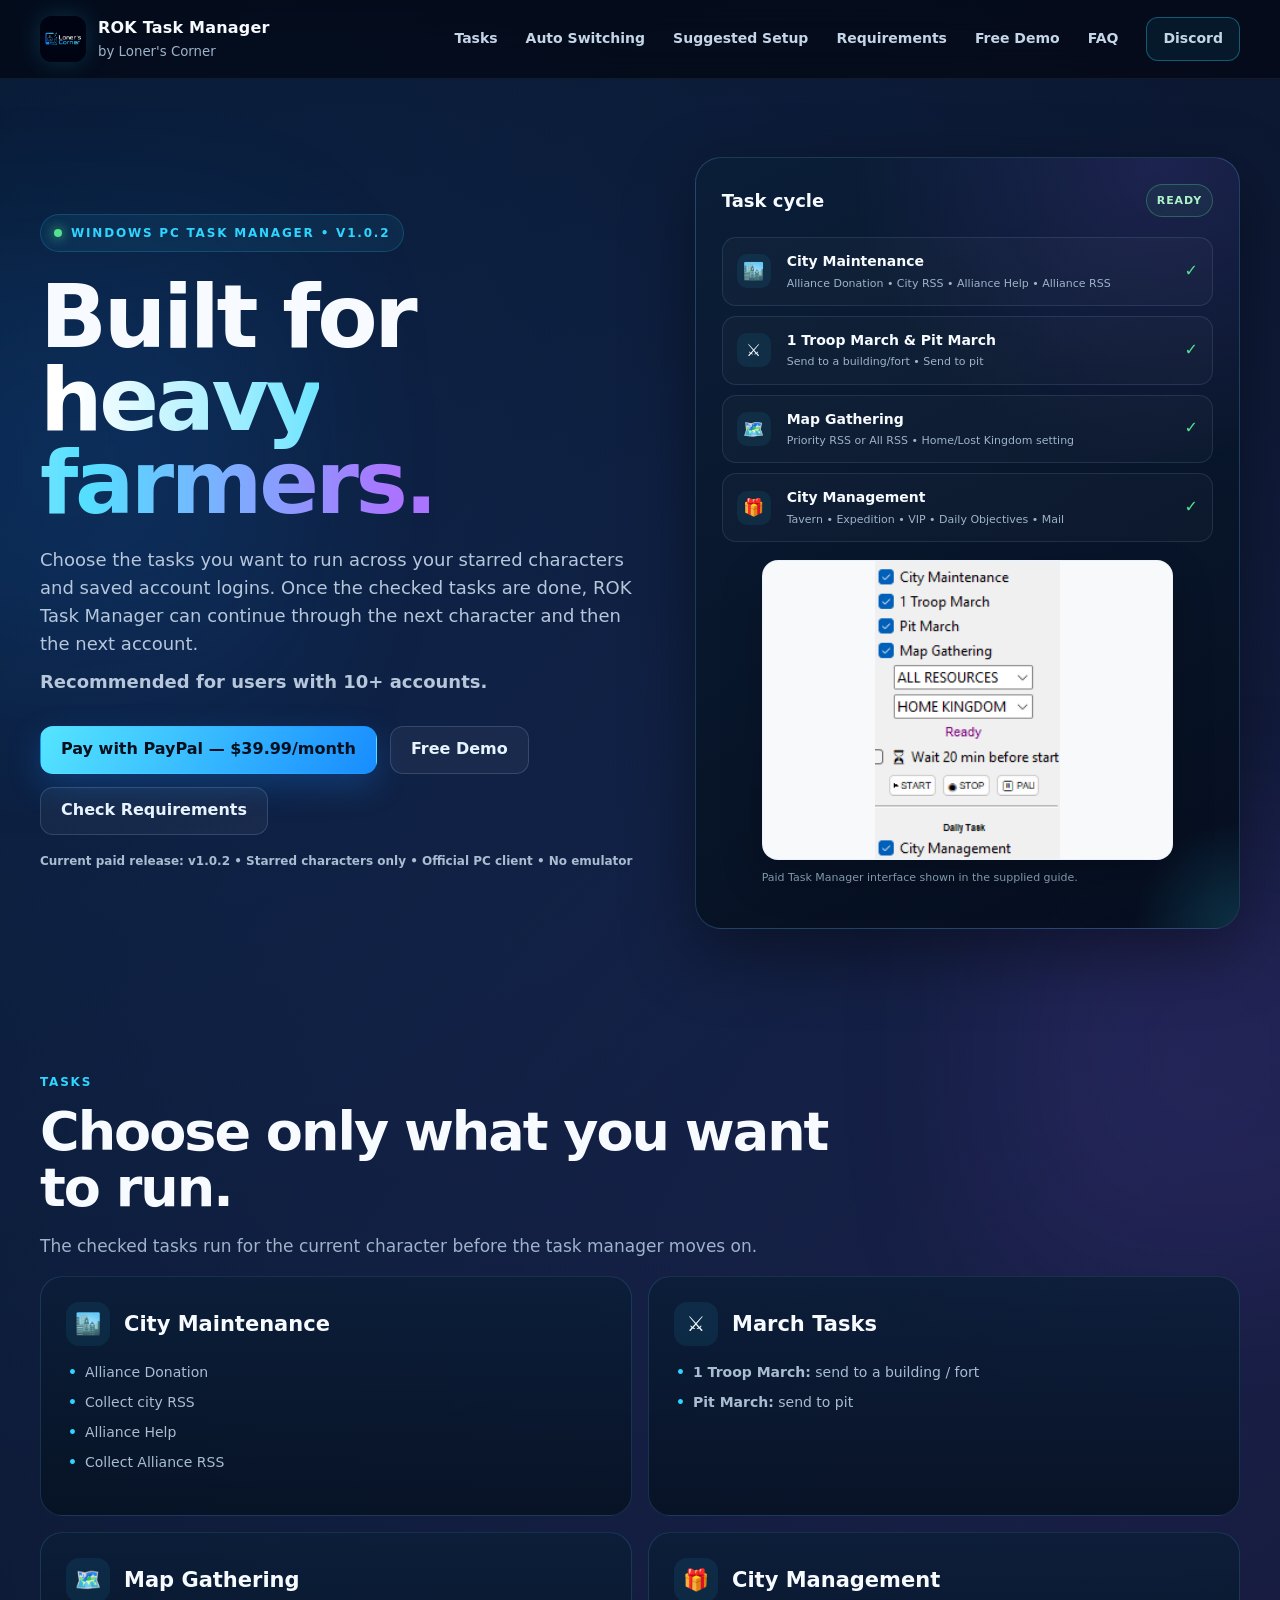
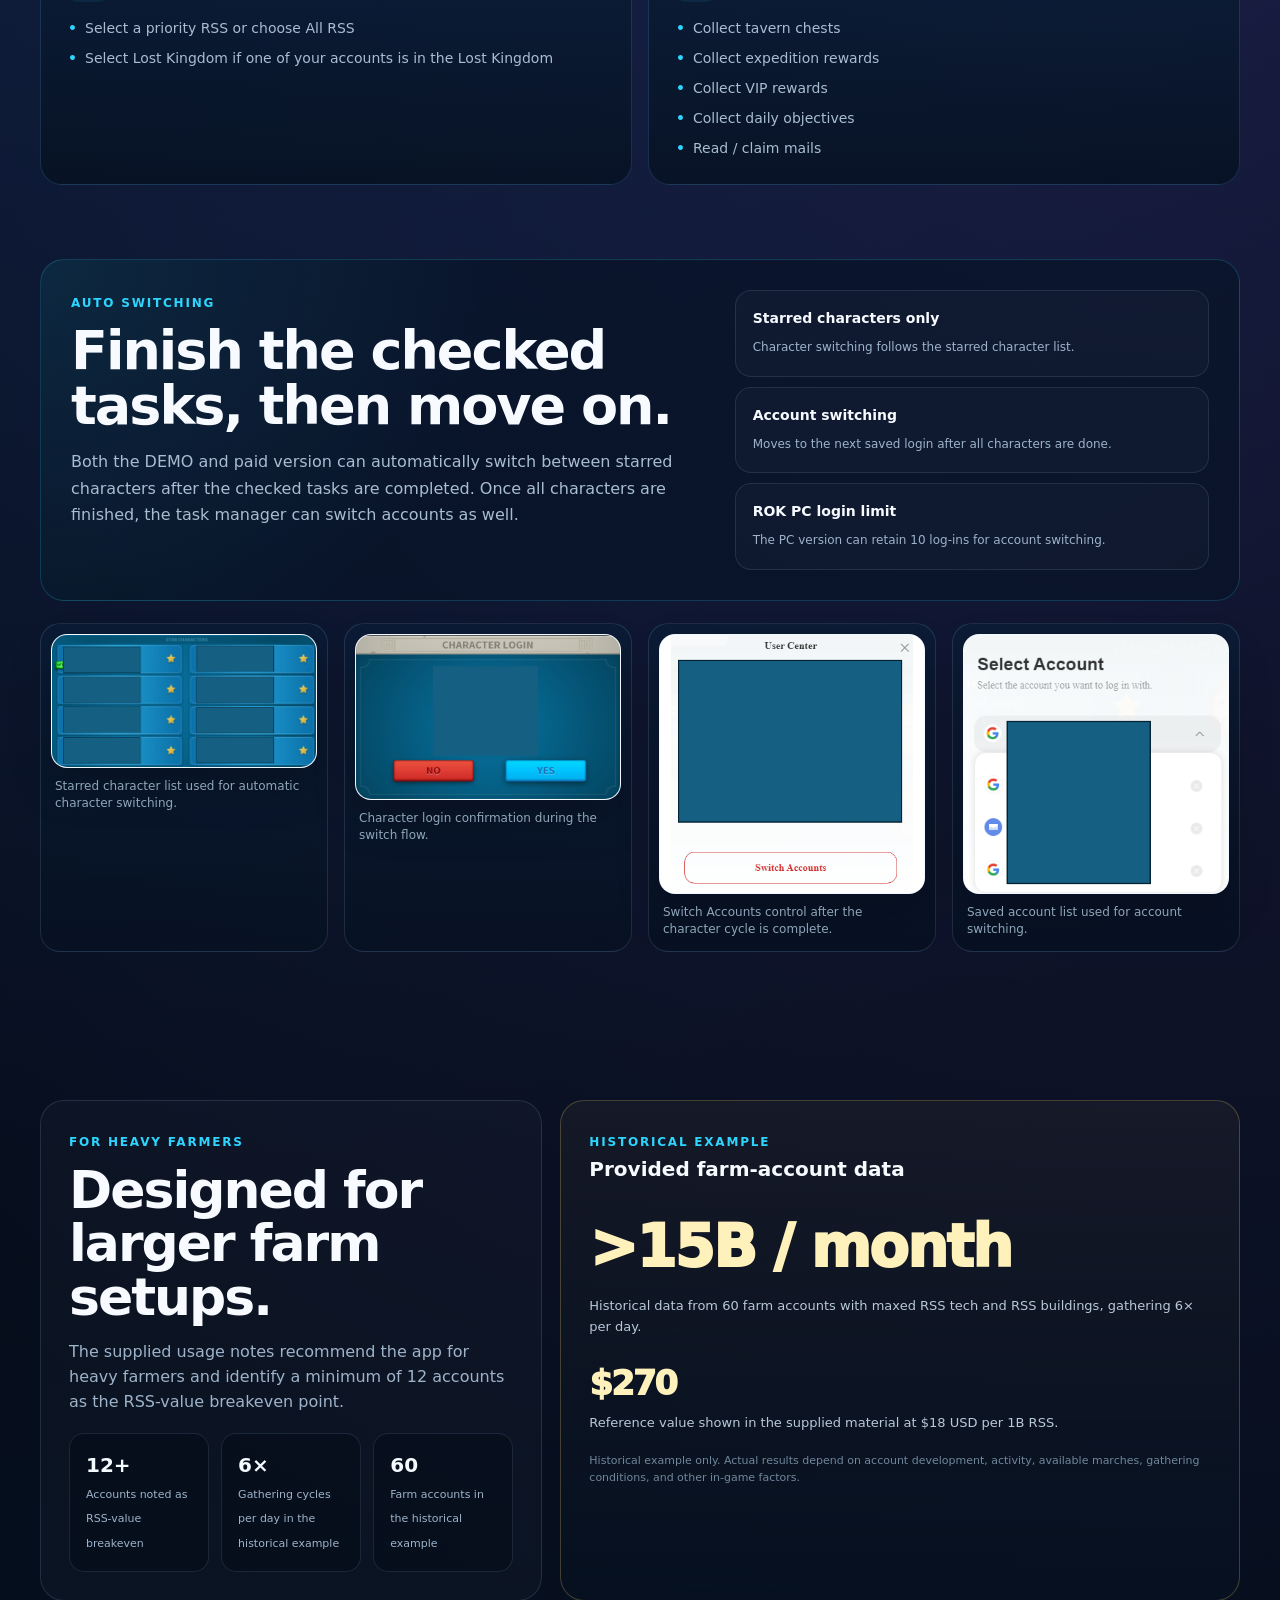
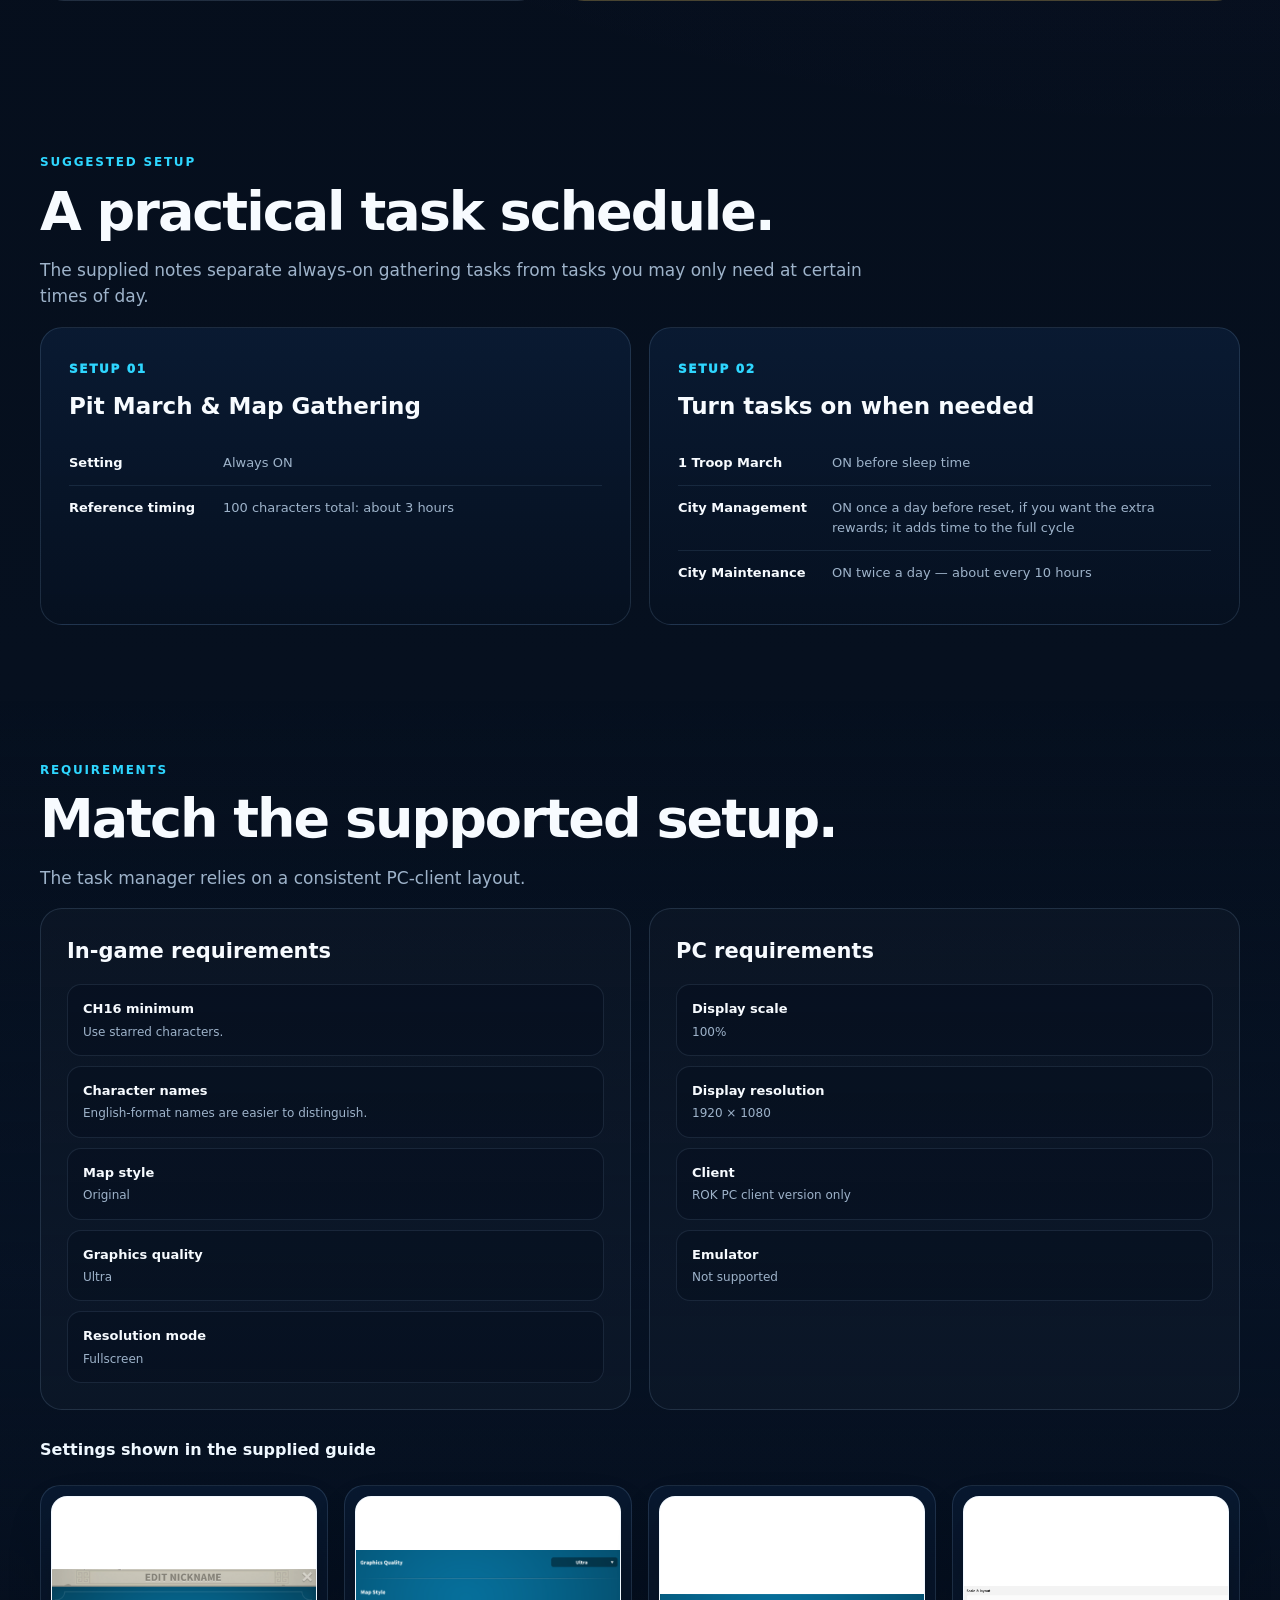
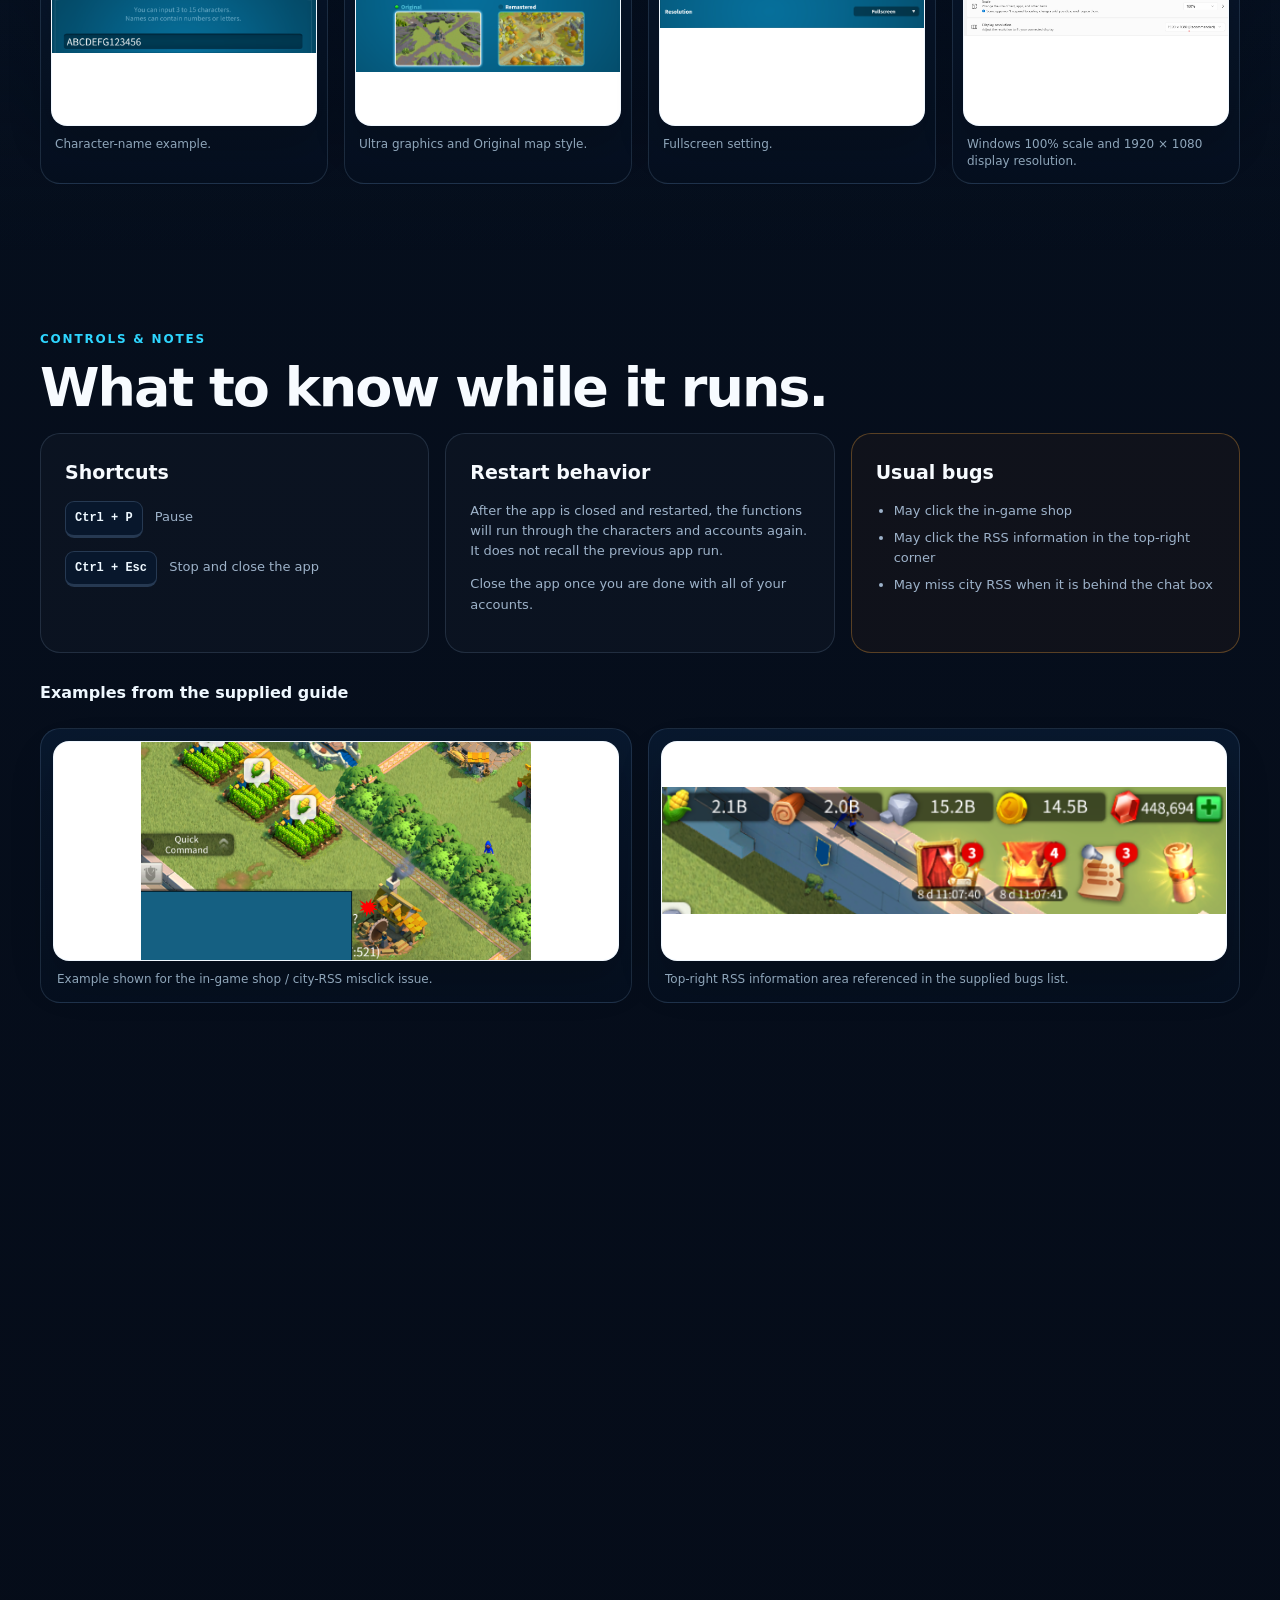
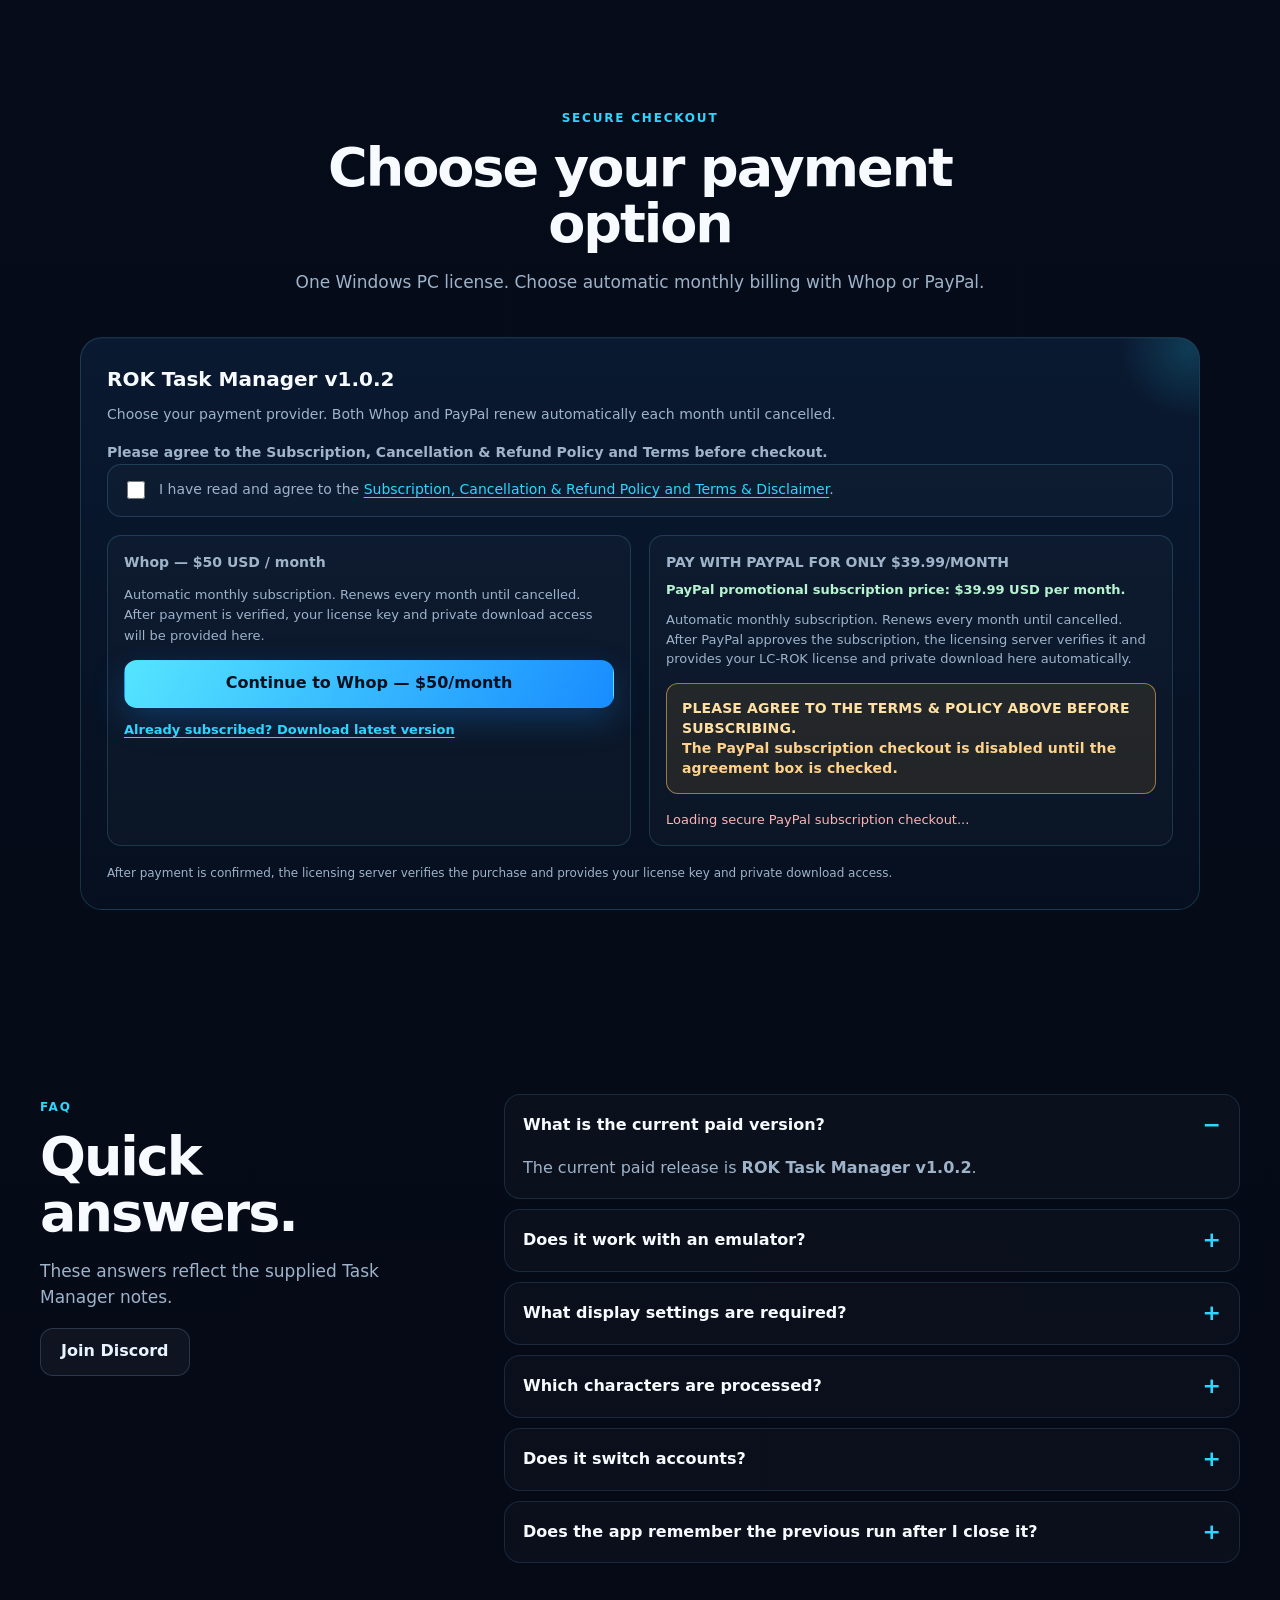
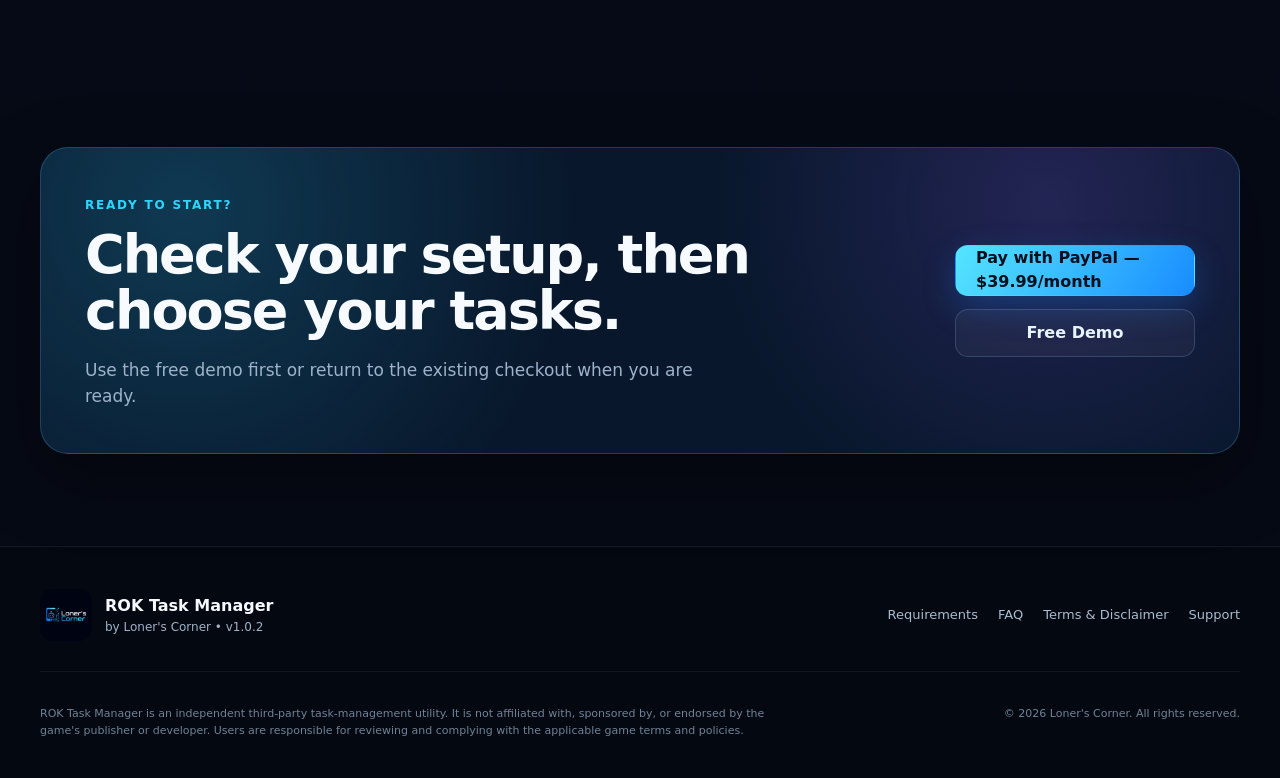
==== commit 191ca730: "new paypal price" ====
--- a/index.html
+++ b/index.html
@@ -563,7 +563,7 @@
 <div class="hero-copy reveal">
 <div class="eyebrow"><span class="status-dot"></span> Windows PC task manager • v1.0.2</div>
 <h1>Built for<br/><span>heavy farmers.</span></h1>
-<p class="hero-sub">Choose the tasks you want to run across your starred characters and saved account logins. Once the checked tasks are done, ROK Task Manager can continue through the next character and then the next account.</p>
+<p class="hero-sub">Choose the tasks you want to run across your starred characters and saved account logins. Once the checked tasks are done, ROK Task Manager can continue through the next character and then the next account.<span style="display:block; margin-top:10px;"><strong>Recommended for users with 10+ accounts.</strong></span></p>
 <div class="hero-actions">
 <a class="btn btn-primary" href="#subscribe">Pay with PayPal — $39.99/month</a>
 <a class="btn btn-secondary" href="https://github.com/loners-corner-license-server/rok-task-manager/releases/download/demo-v1.0.1/ROK_Task_Manager_DEMO_v1.0.1.exe">Free Demo</a>
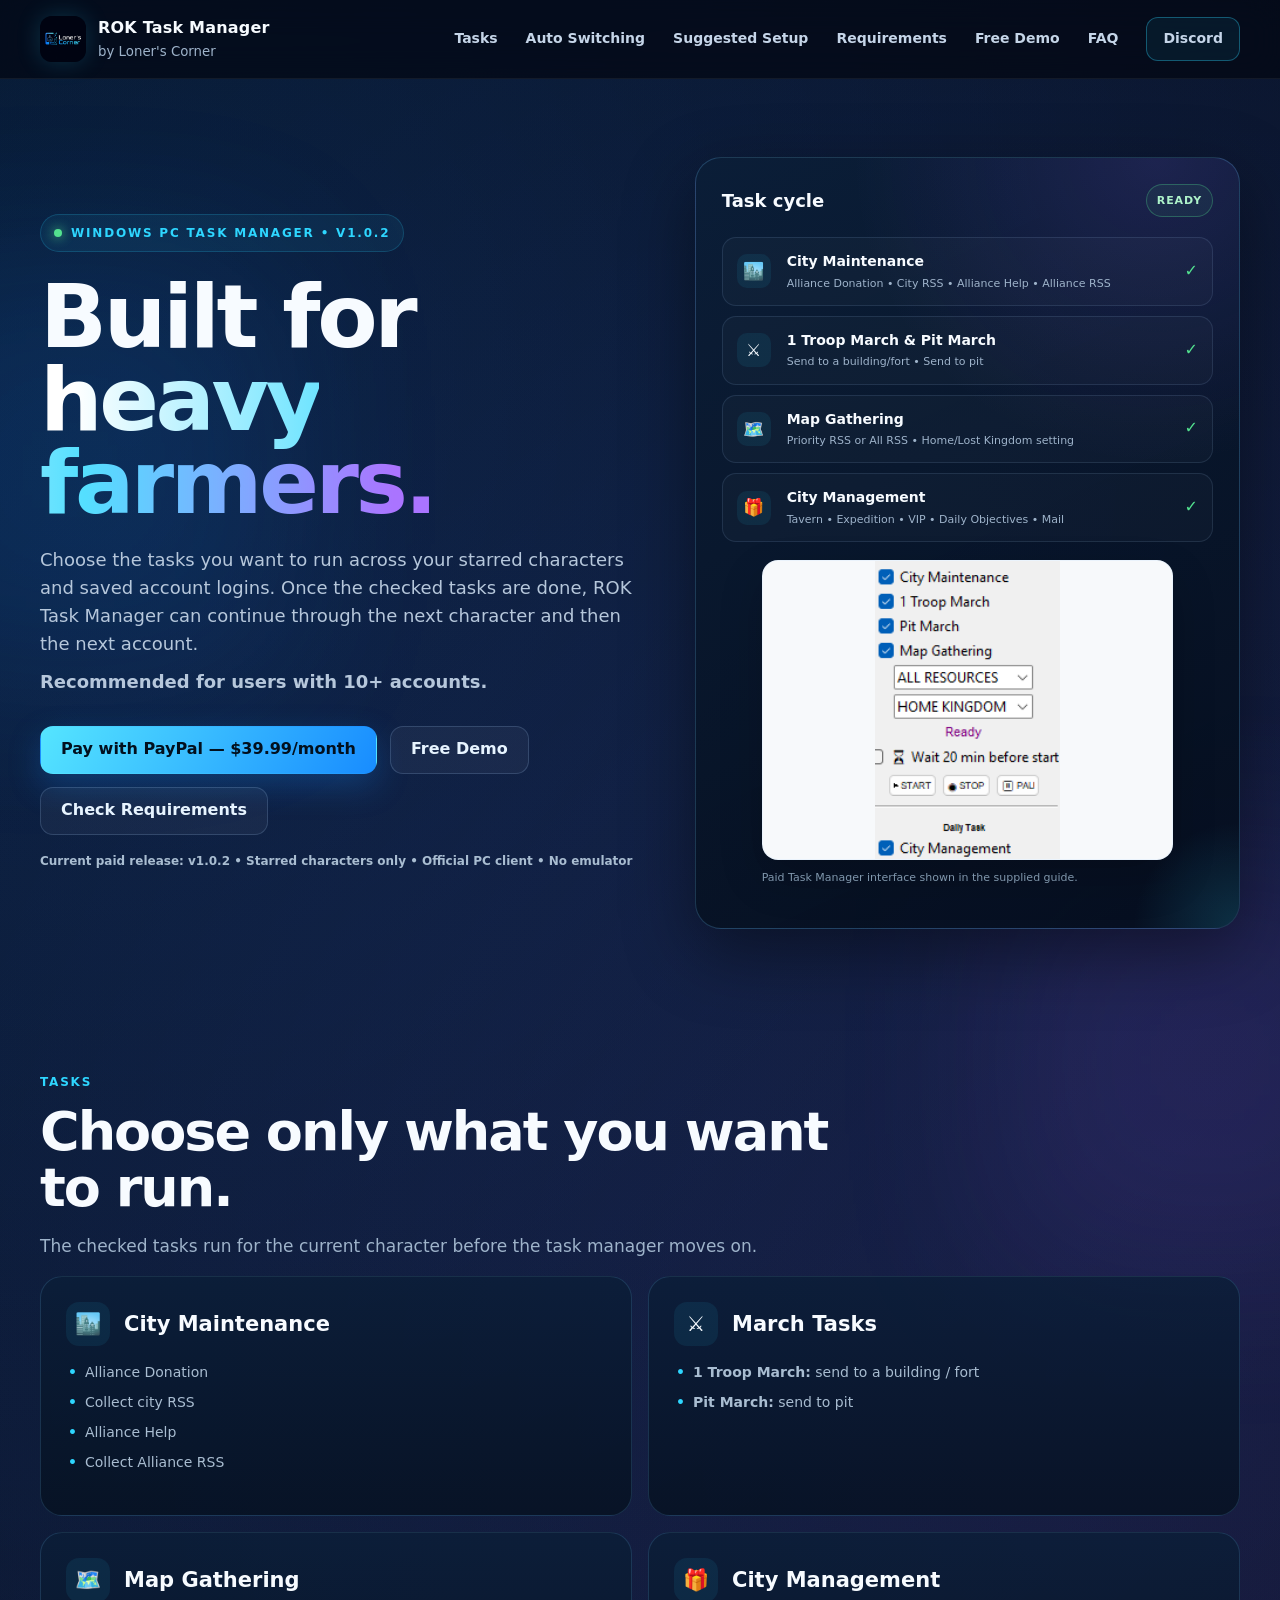
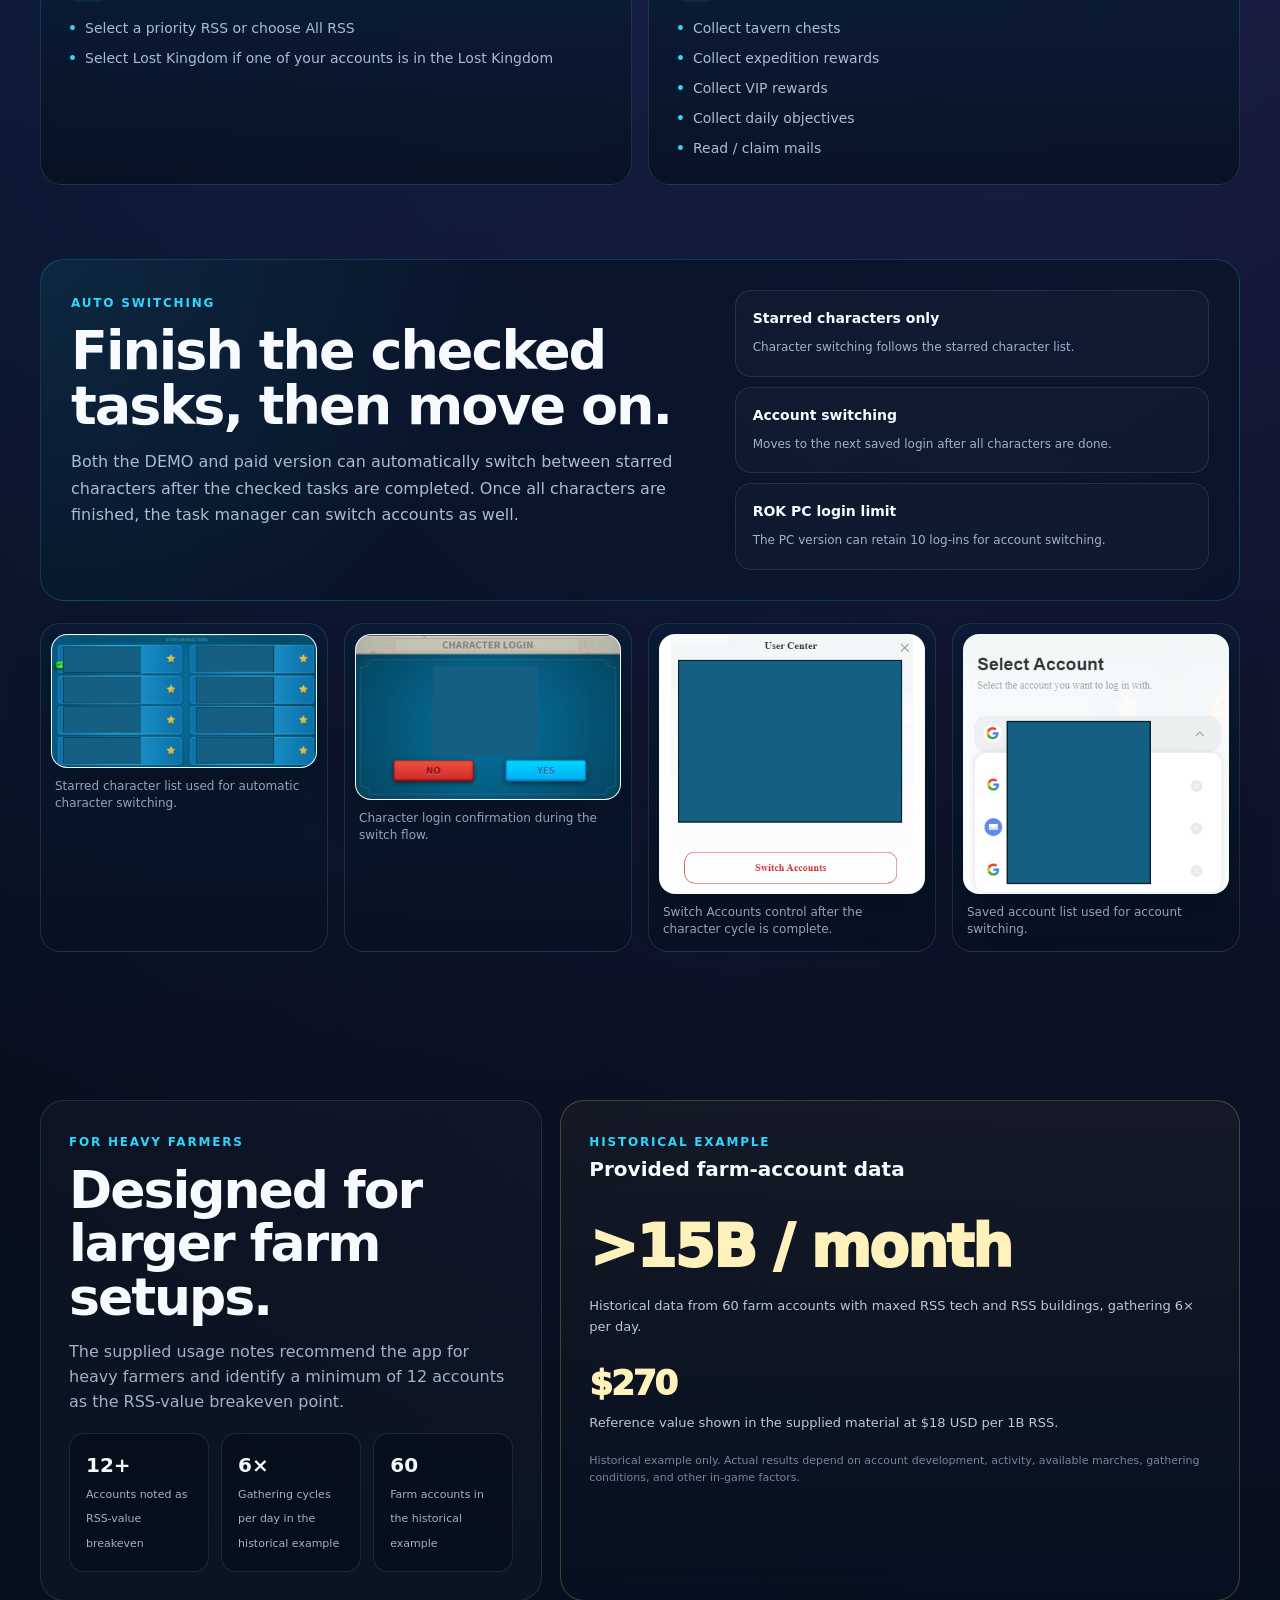
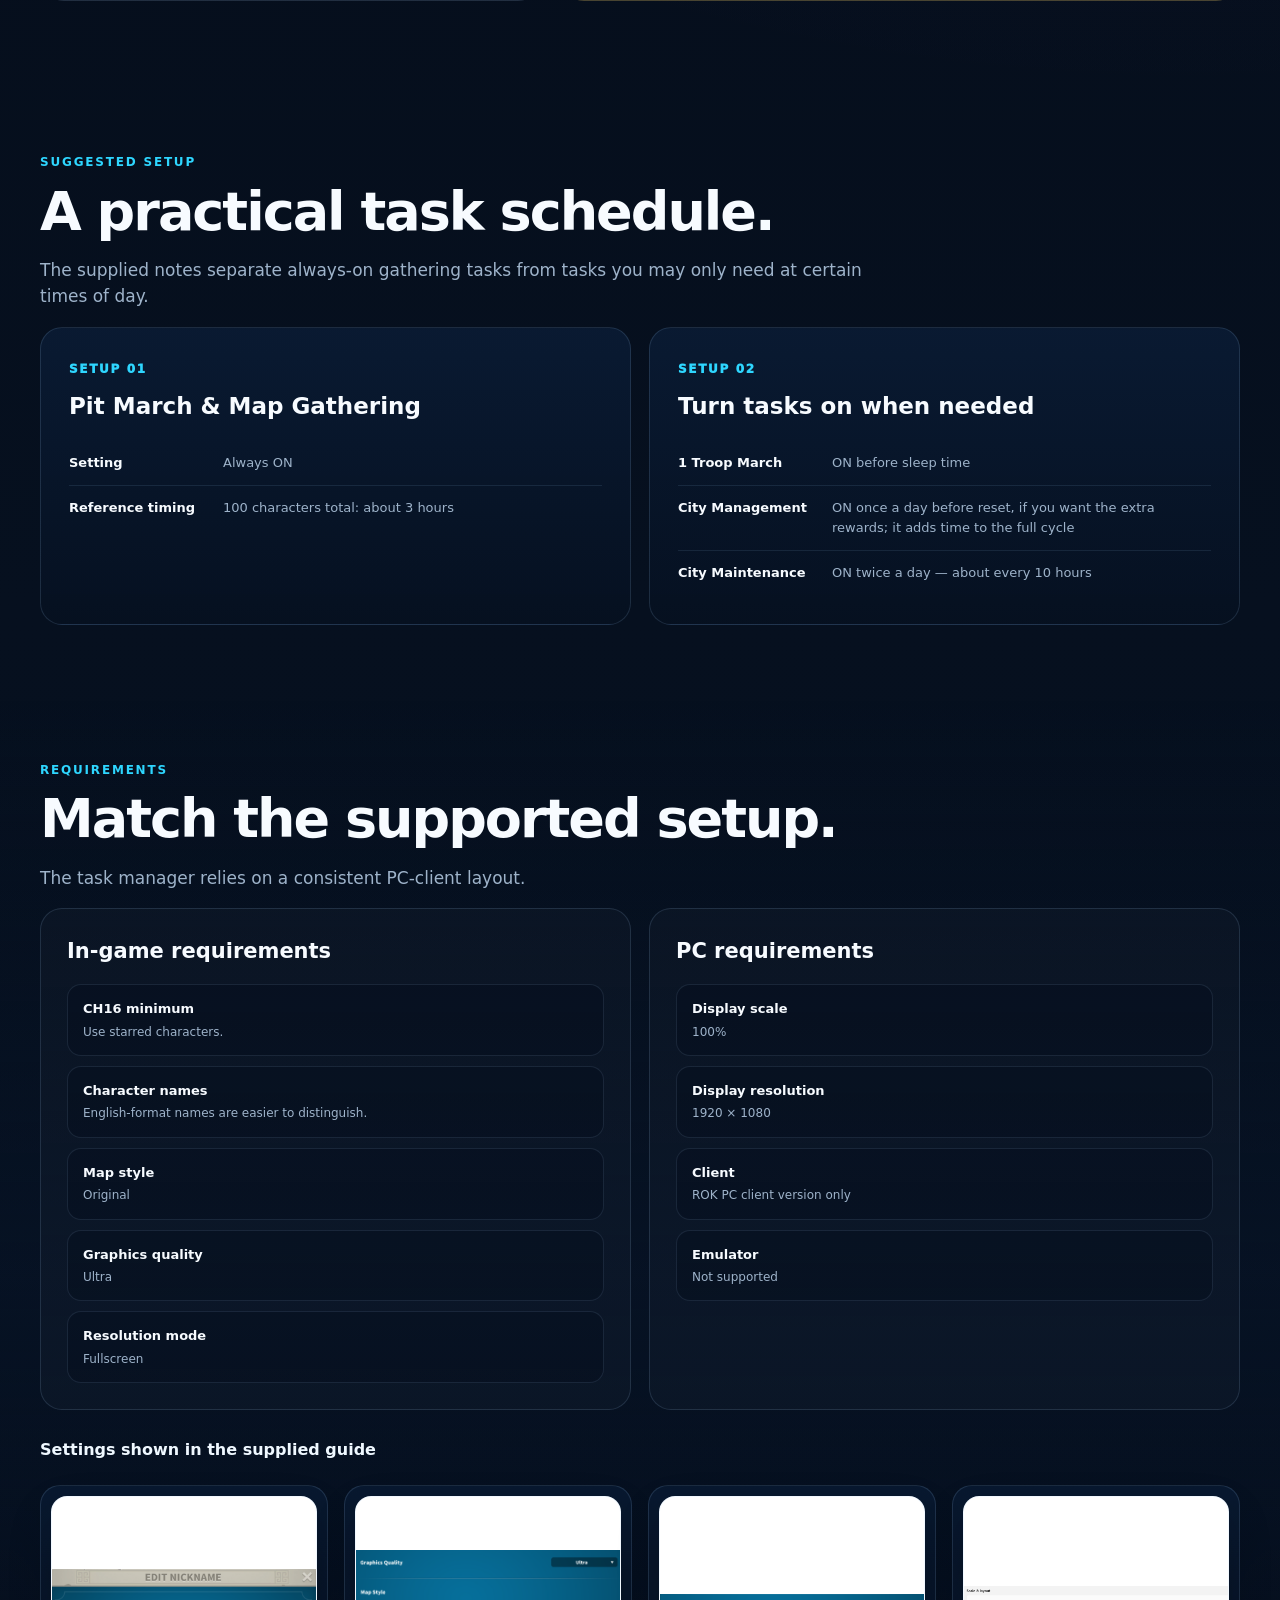
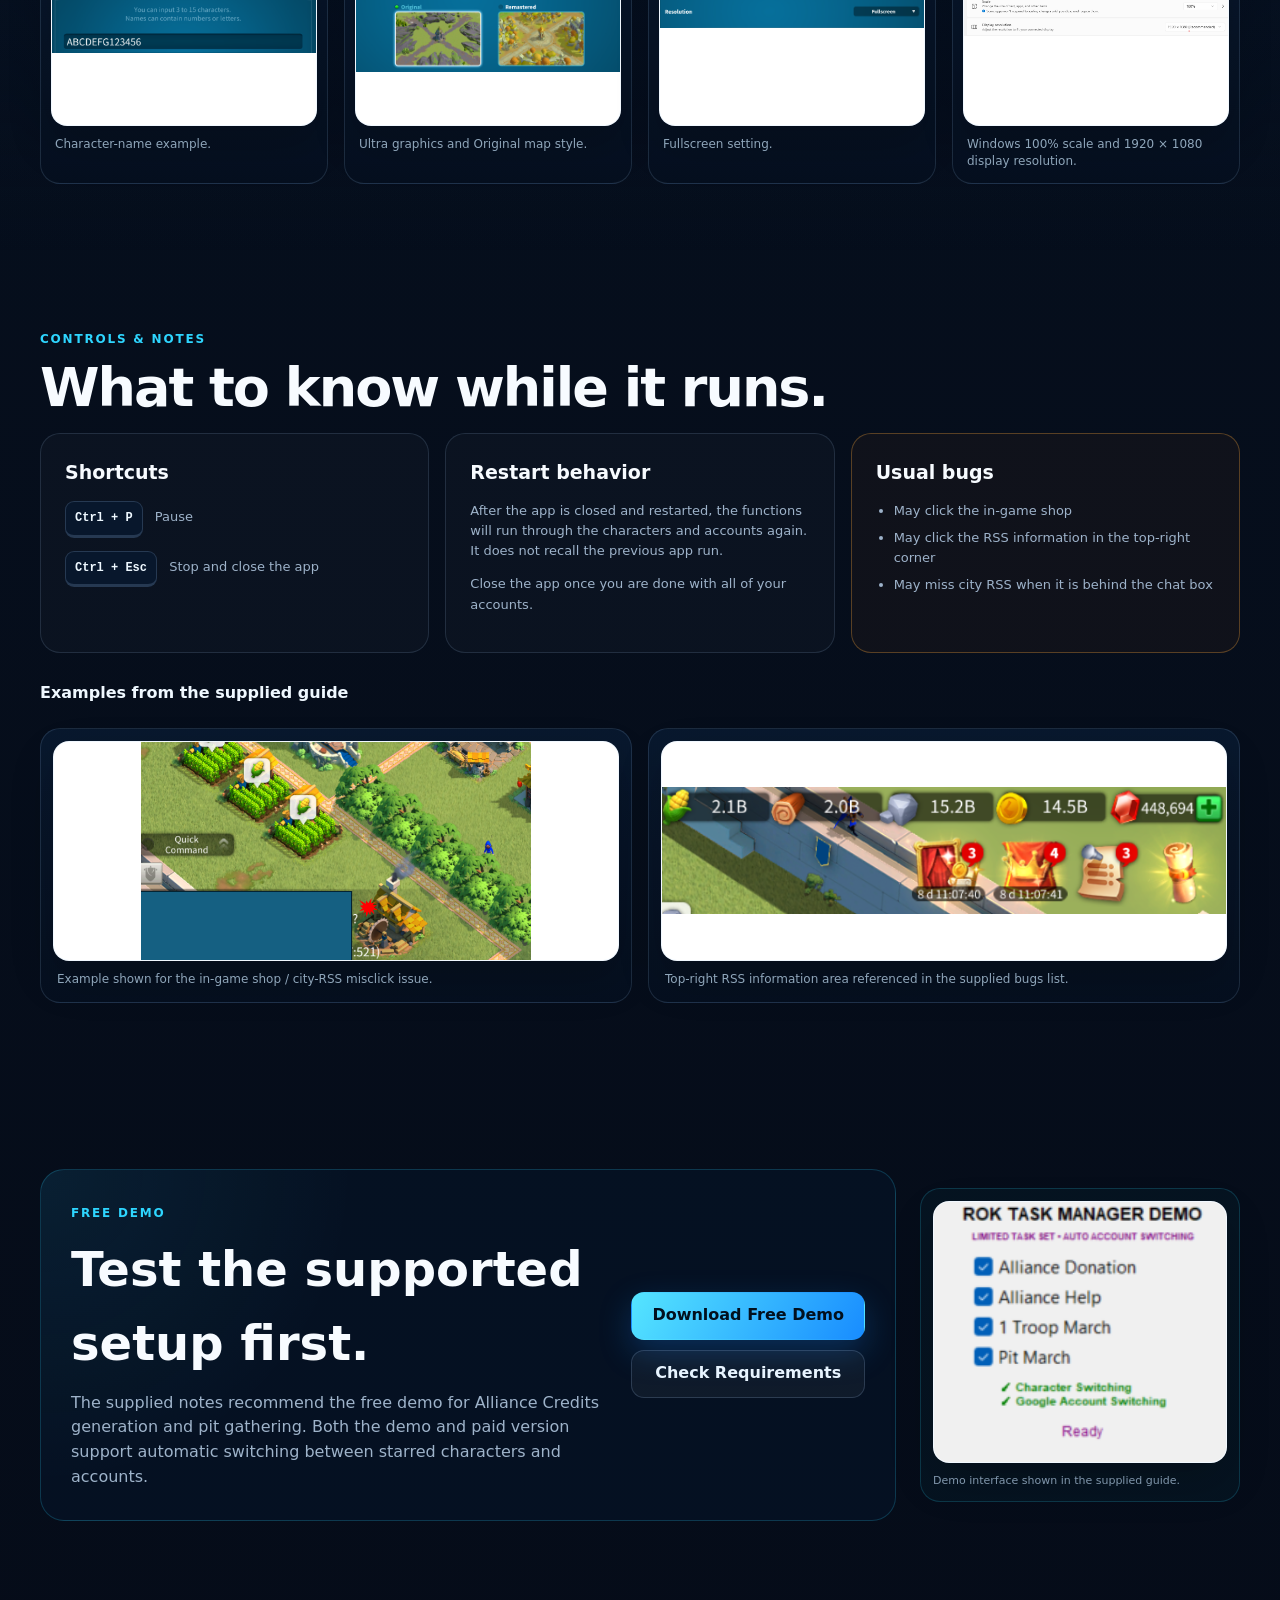
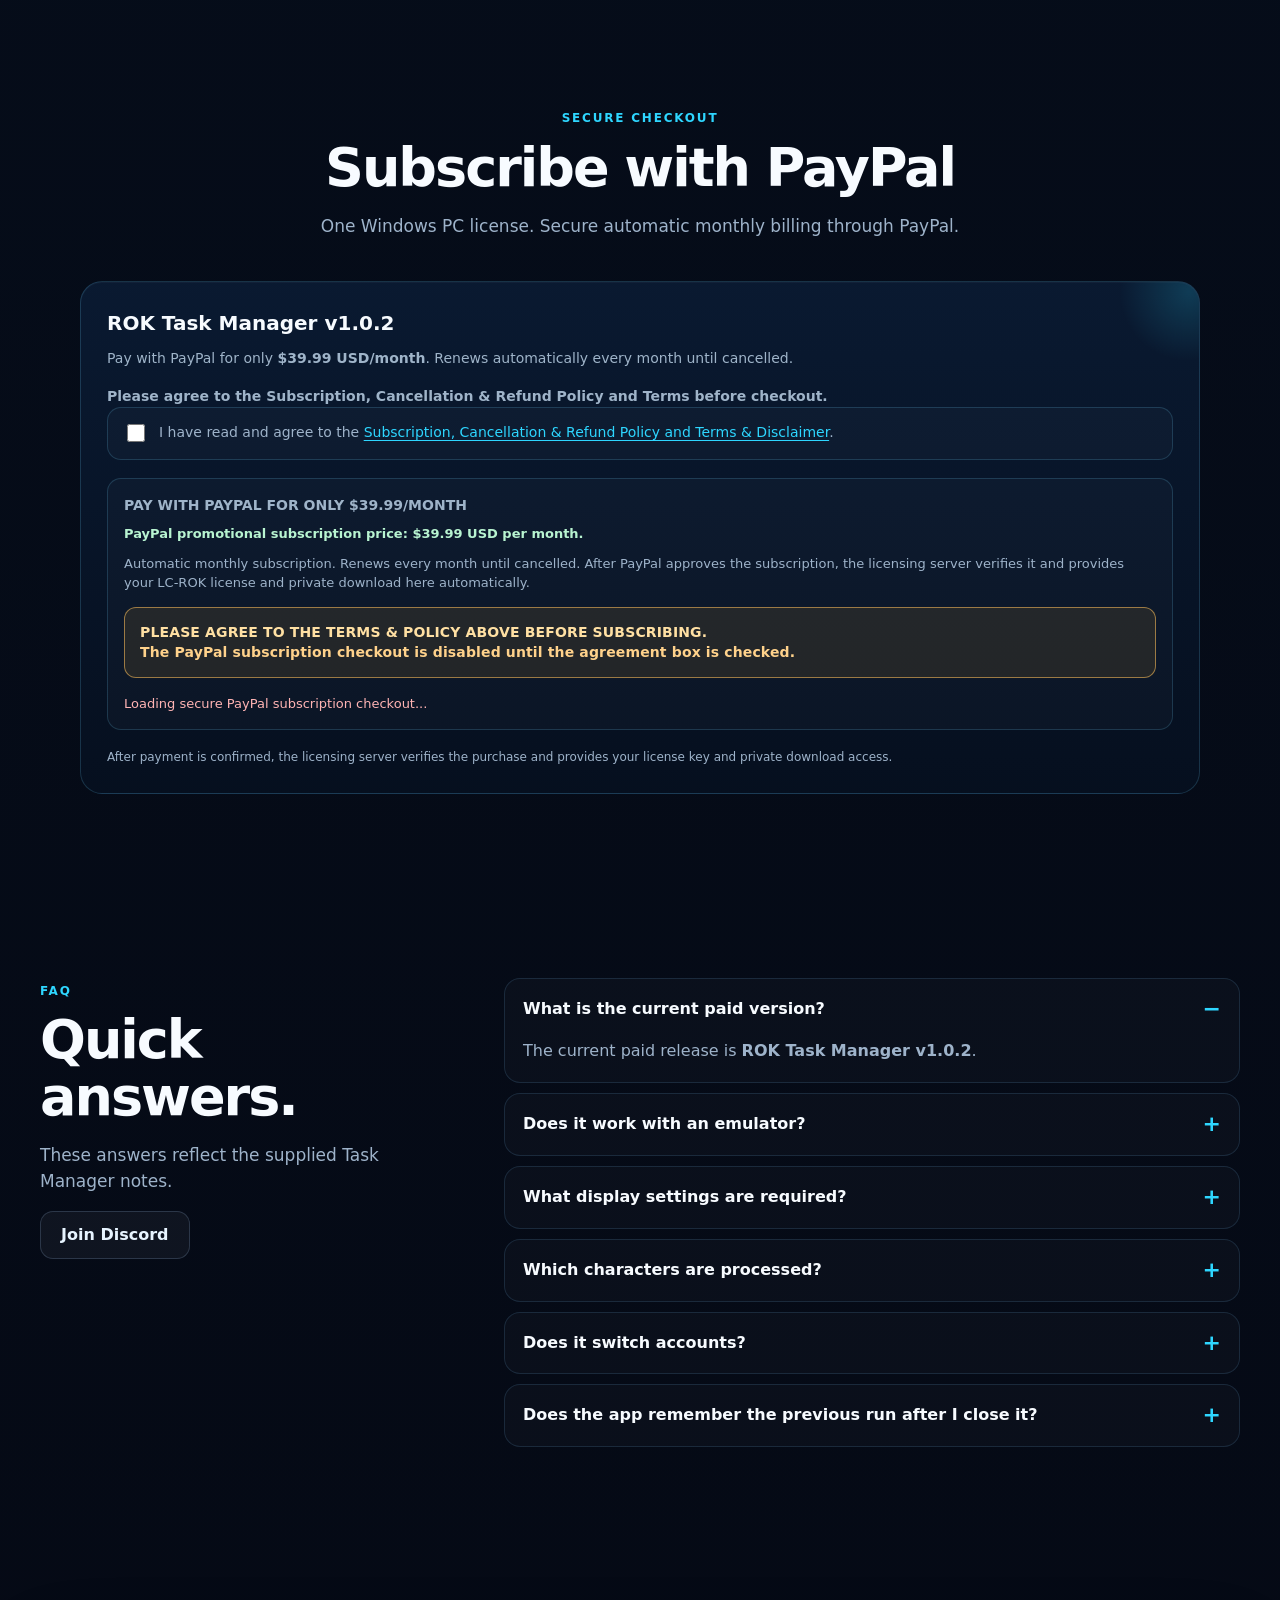
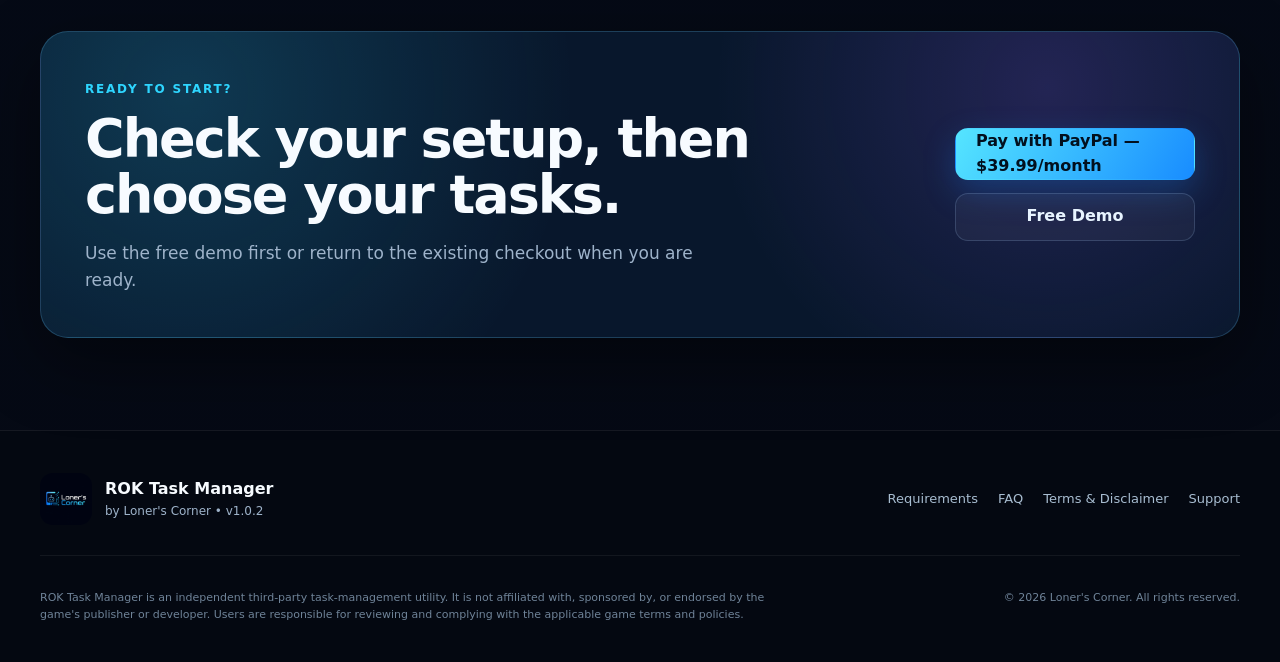
==== commit c52f37c1: "removed WHOP" ====
--- a/index.html
+++ b/index.html
@@ -142,7 +142,7 @@
 
 .dual-checkout-grid {
   display: grid;
-  grid-template-columns: repeat(2, minmax(0, 1fr));
+  grid-template-columns: 1fr;
   gap: 18px;
   align-items: start;
 }
@@ -675,7 +675,7 @@
 <div class="demo-with-photo reveal"><div class="demo-compact"><div><span class="kicker">FREE DEMO</span><h2>Test the supported setup first.</h2><p>The supplied notes recommend the free demo for Alliance Credits generation and pit gathering. Both the demo and paid version support automatic switching between starred characters and accounts.</p></div><div class="demo-actions"><a class="btn btn-primary" href="https://github.com/loners-corner-license-server/rok-task-manager/releases/download/demo-v1.0.1/ROK_Task_Manager_DEMO_v1.0.1.exe">Download Free Demo</a><a class="btn btn-secondary" href="#requirements">Check Requirements</a></div></div><figure class="demo-source-photo"><img class="source-photo" src="assets/guide/demo-task-manager.png" alt="ROK Task Manager demo interface from the supplied guide" loading="lazy"/><figcaption style="margin-top:9px;color:#8097ac;font-size:11px;">Demo interface shown in the supplied guide.</figcaption></figure></div>
 </div>
 </section>
-<section class="section" id="subscribe"><div class="container"><div class="section-heading reveal"><span class="kicker">SECURE CHECKOUT</span><h2>Choose your payment option</h2><p id="checkout-provider-copy">One Windows PC license. Choose automatic monthly billing with Whop or PayPal.</p></div><div class="feature-card reveal" style="max-width:1120px; margin:0 auto; min-height:auto;"><h3 style="margin-top:0;">ROK Task Manager v1.0.2</h3><p style="margin-bottom:16px;">Choose your payment provider. Both Whop and PayPal renew automatically each month until cancelled.</p><p class="checkout-policy-note">Please agree to the Subscription, Cancellation &amp; Refund Policy and Terms before checkout.</p><label class="checkout-agreement" for="checkout-agreement"><input id="checkout-agreement" type="checkbox"/> <span>I have read and agree to the <a href="legal.html" rel="noopener noreferrer" target="_blank">Subscription, Cancellation &amp; Refund Policy and Terms &amp; Disclaimer</a>.</span></label><div id="whop-test-panel" style="margin-bottom:18px; padding:16px; border:1px solid var(--line); border-radius:14px; background:rgba(255,255,255,.025);"><p style="margin:0 0 12px;"><strong>Whop — $50 USD / month</strong></p><p style="margin:0 0 14px; color:var(--muted); font-size:13px;">Automatic monthly subscription. Renews every month until cancelled. After payment is verified, your license key and private download access will be provided here.</p><button class="btn btn-primary" id="whop-checkout-button" type="button">Continue to Whop — $50/month</button><button class="whop-recovery-toggle" id="whop-recovery-toggle" type="button">Already subscribed? Download latest version</button><div aria-live="polite" id="whop-checkout-status" style="margin-top:14px; color:var(--muted); font-size:14px; line-height:1.55;"></div><div class="whop-recovery" id="whop-recovery" hidden><p><strong>Download latest version</strong></p><p>Enter your active <strong>LC-ROK-...</strong> subscription license key. The licensing server will verify that the linked Whop or PayPal subscription is currently eligible before creating a private download link.</p><div class="whop-recovery-row"><input id="whop-recovery-license-key" type="text" inputmode="text" autocomplete="off" spellcheck="false" placeholder="LC-ROK-..." aria-label="Loner's Corner license key"/><button class="btn btn-secondary" id="whop-recovery-button" type="button">Verify &amp; Download</button></div><div aria-live="polite" id="whop-recovery-status" style="margin-top:10px; color:var(--muted); font-size:13px; line-height:1.5;"></div></div></div><div aria-live="polite" class="fulfillment-result" id="fulfillment-result"></div><p id="checkout-fulfillment-note" style="margin-top:18px; color:var(--muted); font-size:12px;">After payment is confirmed, the licensing server verifies the purchase and provides your license key and private download access.</p></div></div></section>
+<section class="section" id="subscribe"><div class="container"><div class="section-heading reveal"><span class="kicker">SECURE CHECKOUT</span><h2>Subscribe with PayPal</h2><p>One Windows PC license. Secure automatic monthly billing through PayPal.</p></div><div class="feature-card reveal" style="max-width:1120px; margin:0 auto; min-height:auto;"><h3 style="margin-top:0;">ROK Task Manager v1.0.2</h3><p style="margin-bottom:16px;">Pay with PayPal for only <strong>$39.99 USD/month</strong>. Renews automatically every month until cancelled.</p><p class="checkout-policy-note">Please agree to the Subscription, Cancellation &amp; Refund Policy and Terms before checkout.</p><label class="checkout-agreement" for="checkout-agreement"><input id="checkout-agreement" type="checkbox"/> <span>I have read and agree to the <a href="legal.html" rel="noopener noreferrer" target="_blank">Subscription, Cancellation &amp; Refund Policy and Terms &amp; Disclaimer</a>.</span></label><div id="whop-test-panel" hidden style="display:none!important;"></div><div aria-live="polite" class="fulfillment-result" id="fulfillment-result"></div><p id="checkout-fulfillment-note" style="margin-top:18px; color:var(--muted); font-size:12px;">After PayPal confirms the subscription, the licensing server verifies the purchase and provides your license key and private download access.</p></div></div></section>
 
 <section class="section" id="faq">
 <div class="container faq-wrap">
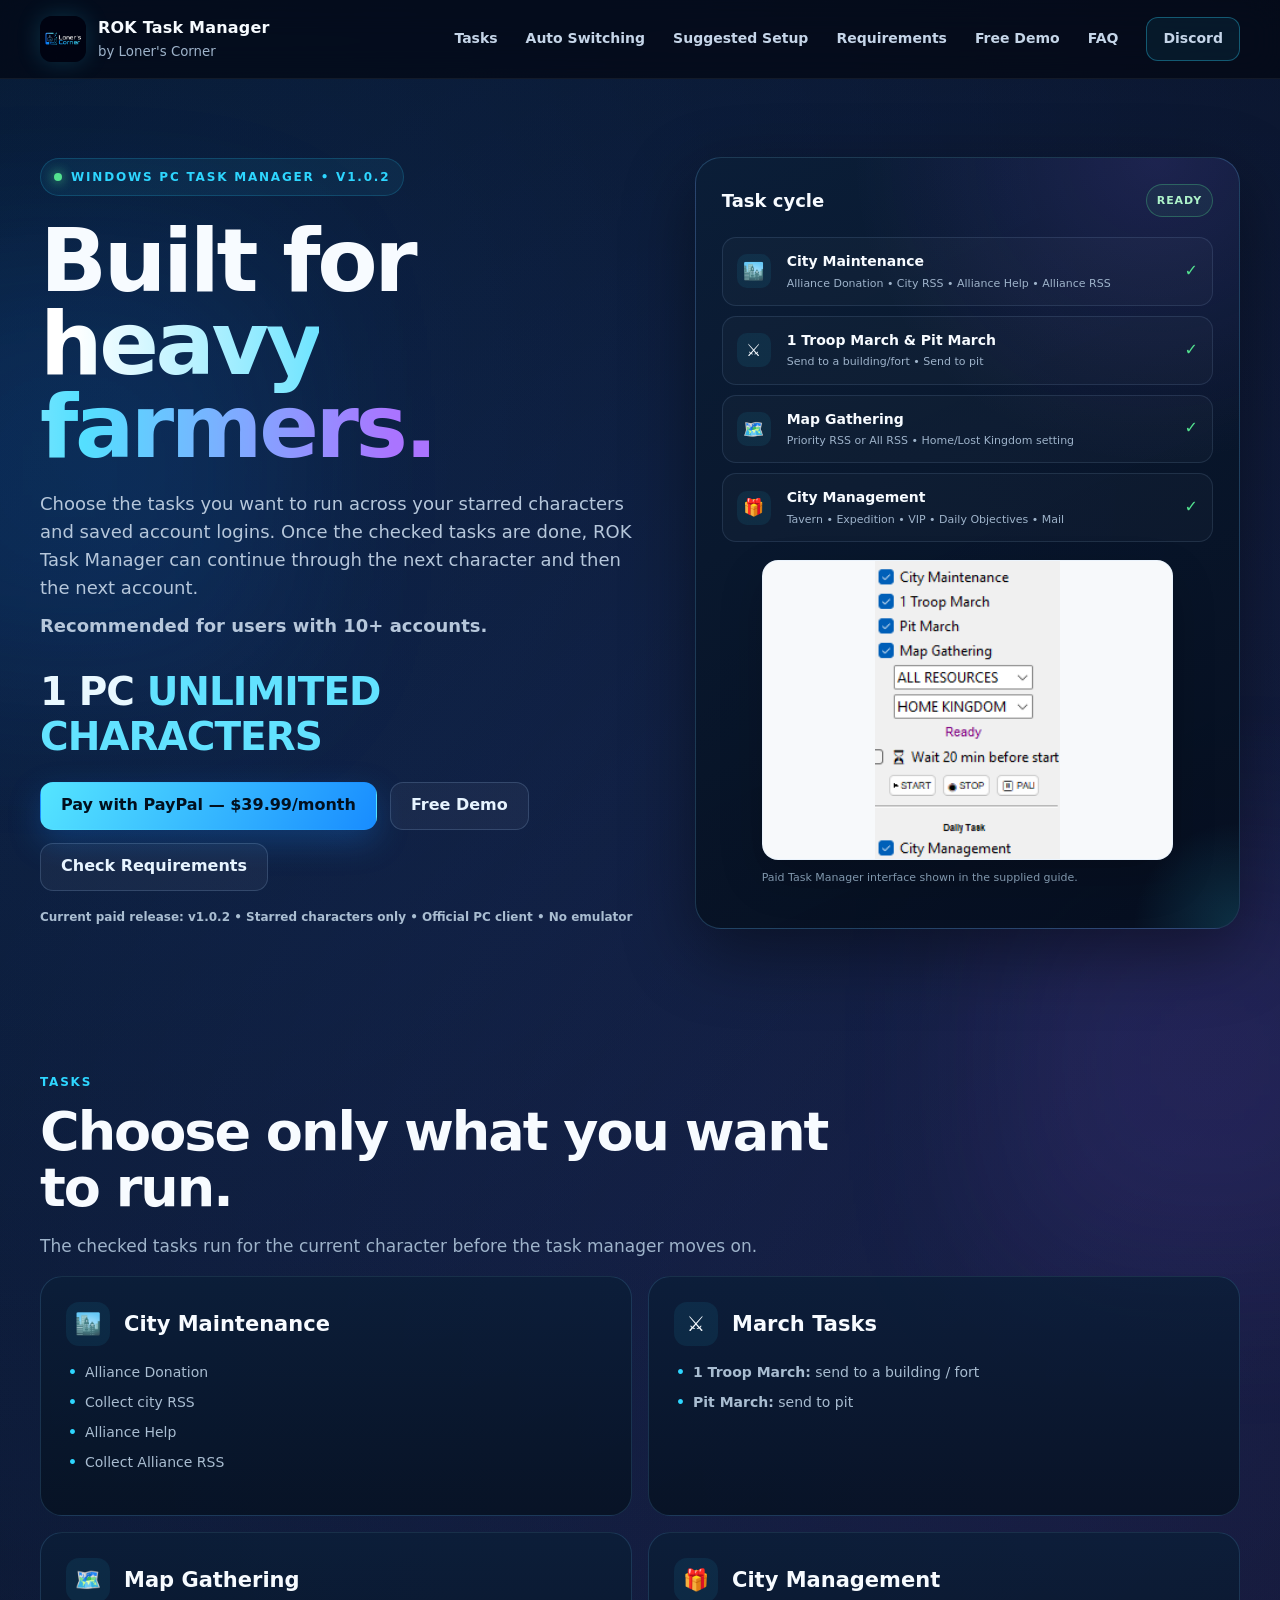
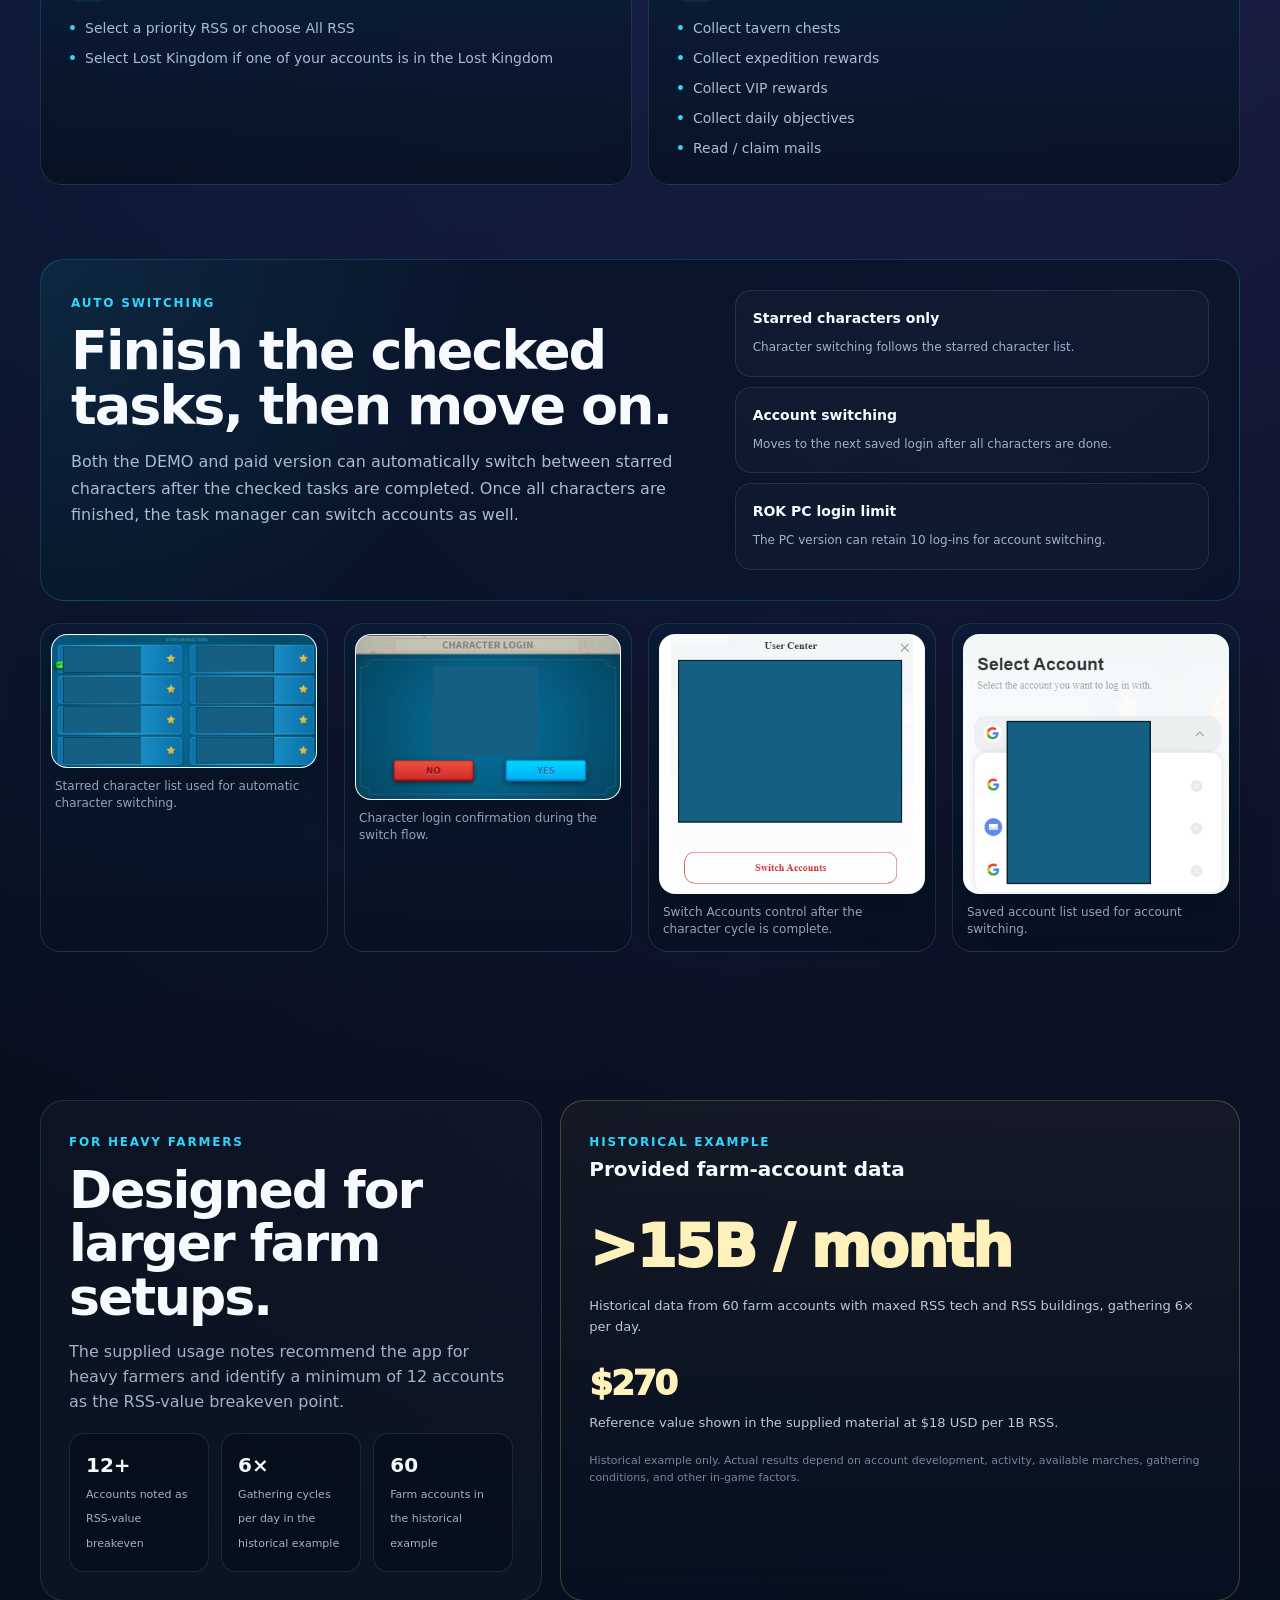
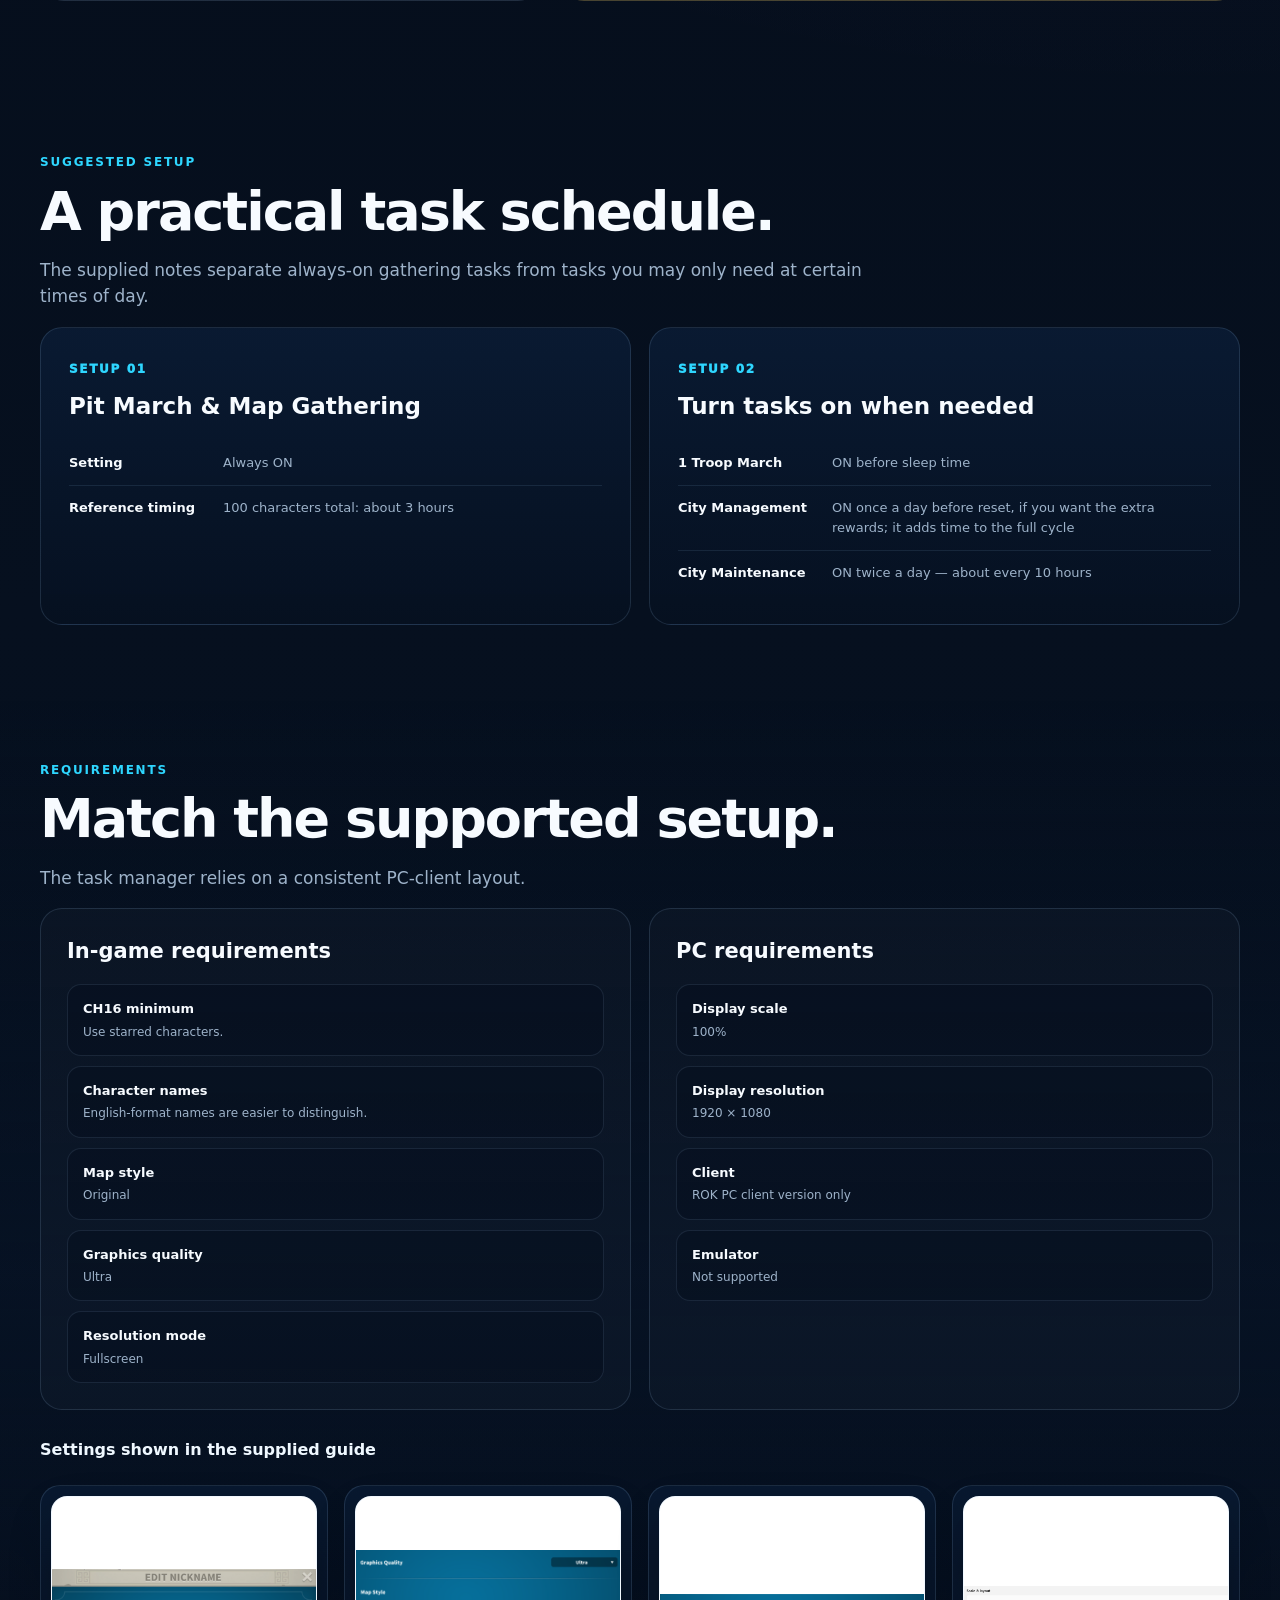
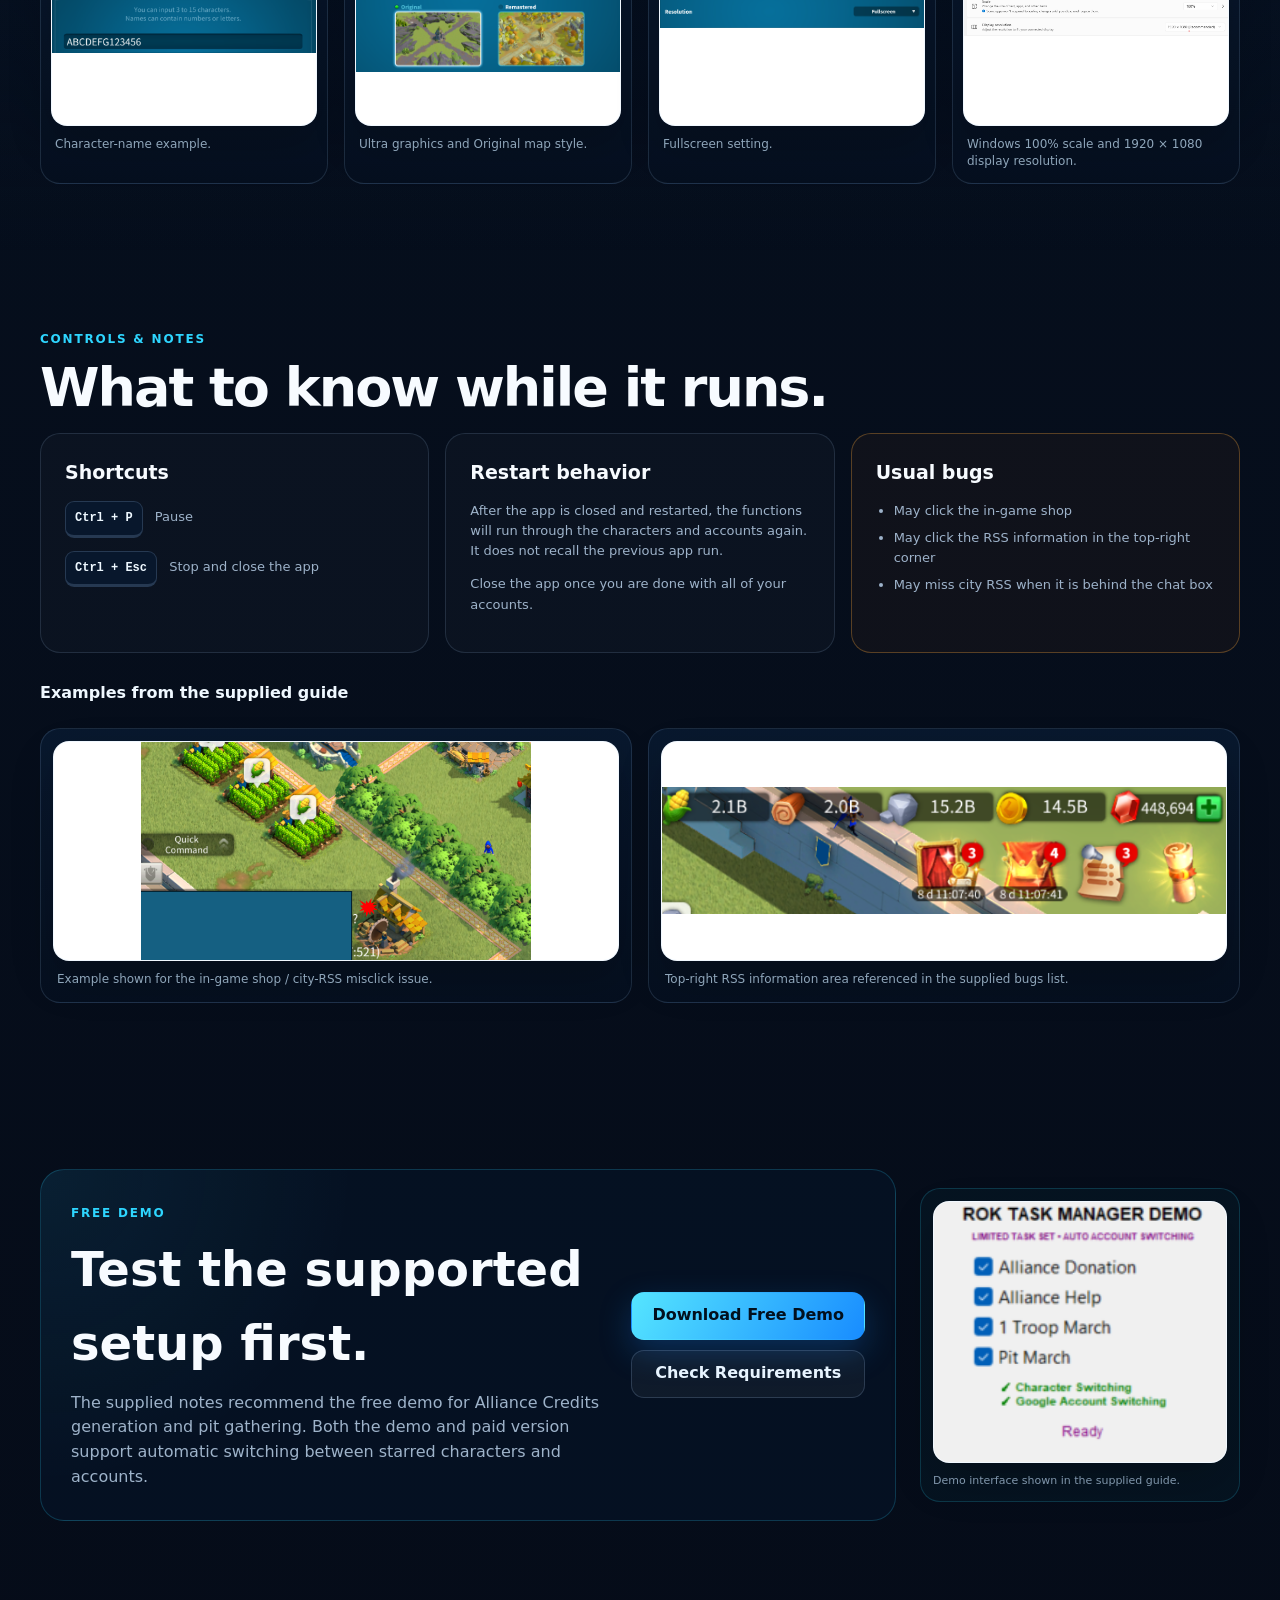
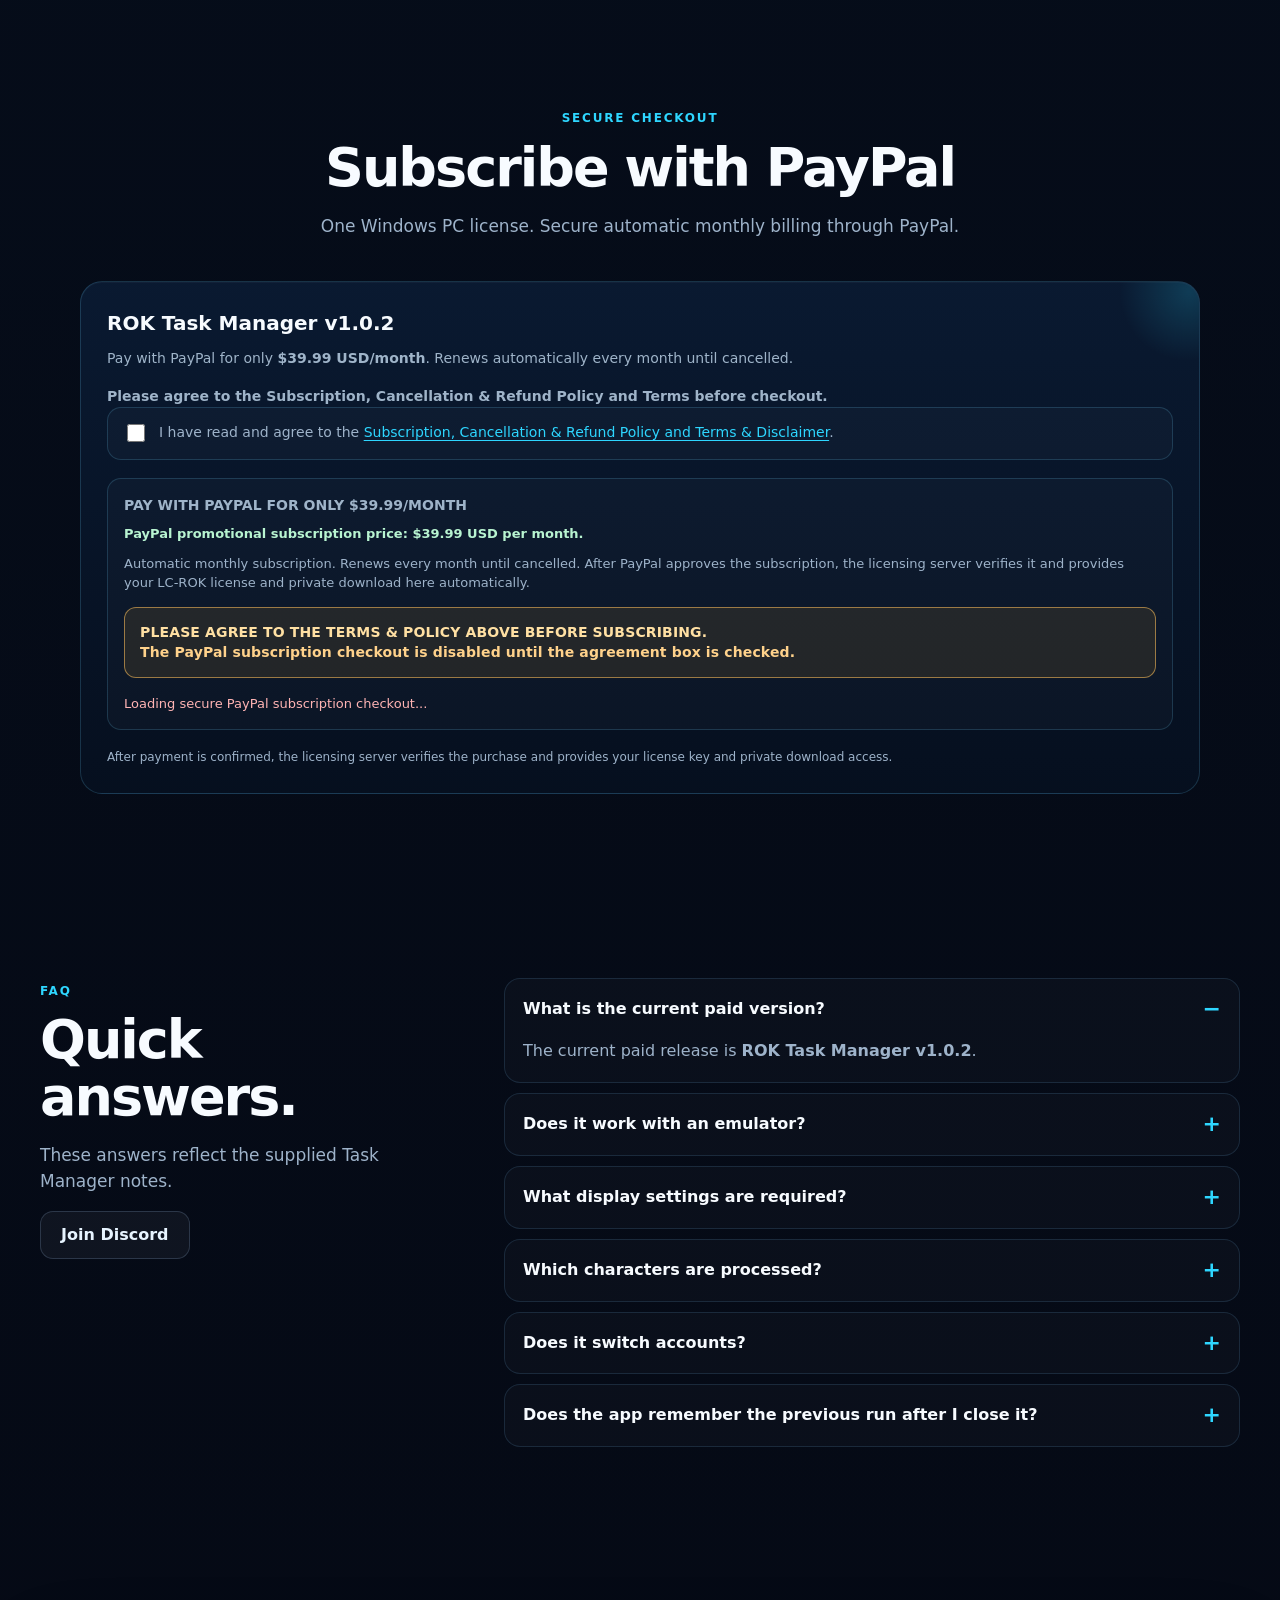
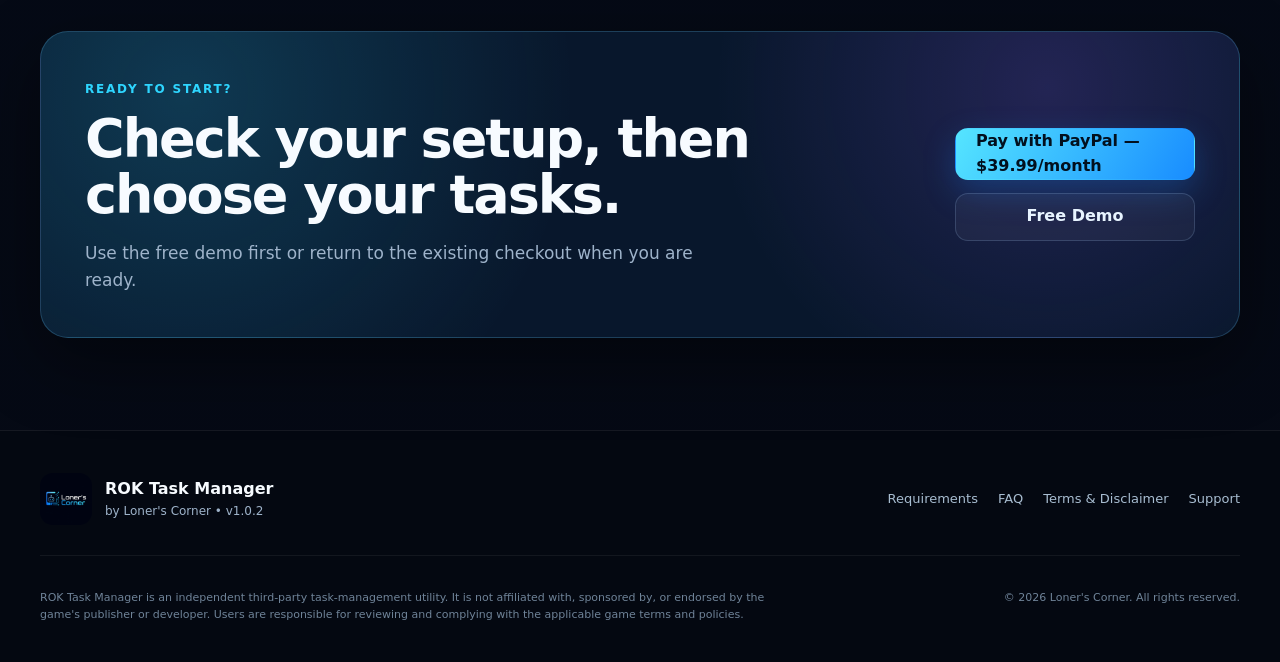
==== commit 309a1b70: "removed WHOP" ====
--- a/index.html
+++ b/index.html
@@ -10,6 +10,20 @@
 <link href="assets/loners-corner-logo.png" rel="icon"/>
 <link href="styles.css" rel="stylesheet"/>
 <style>
+
+/* Hero licensing highlight — presentation only */
+.hero-license-highlight {
+  margin: 17px 0 22px;
+  color: #e9f8ff;
+  font-size: clamp(27px, 3.6vw, 39px);
+  font-weight: 900;
+  line-height: 1.15;
+  letter-spacing: -0.025em;
+  text-wrap: balance;
+}
+.hero-license-highlight span {
+  color: #62e2ff;
+}
 .requirements-section {
   padding-top: 58px;
   padding-bottom: 68px;
@@ -564,6 +578,7 @@
 <div class="eyebrow"><span class="status-dot"></span> Windows PC task manager • v1.0.2</div>
 <h1>Built for<br/><span>heavy farmers.</span></h1>
 <p class="hero-sub">Choose the tasks you want to run across your starred characters and saved account logins. Once the checked tasks are done, ROK Task Manager can continue through the next character and then the next account.<span style="display:block; margin-top:10px;"><strong>Recommended for users with 10+ accounts.</strong></span></p>
+<div class="hero-license-highlight">1 PC <span>UNLIMITED CHARACTERS</span></div>
 <div class="hero-actions">
 <a class="btn btn-primary" href="#subscribe">Pay with PayPal — $39.99/month</a>
 <a class="btn btn-secondary" href="https://github.com/loners-corner-license-server/rok-task-manager/releases/download/demo-v1.0.1/ROK_Task_Manager_DEMO_v1.0.1.exe">Free Demo</a>
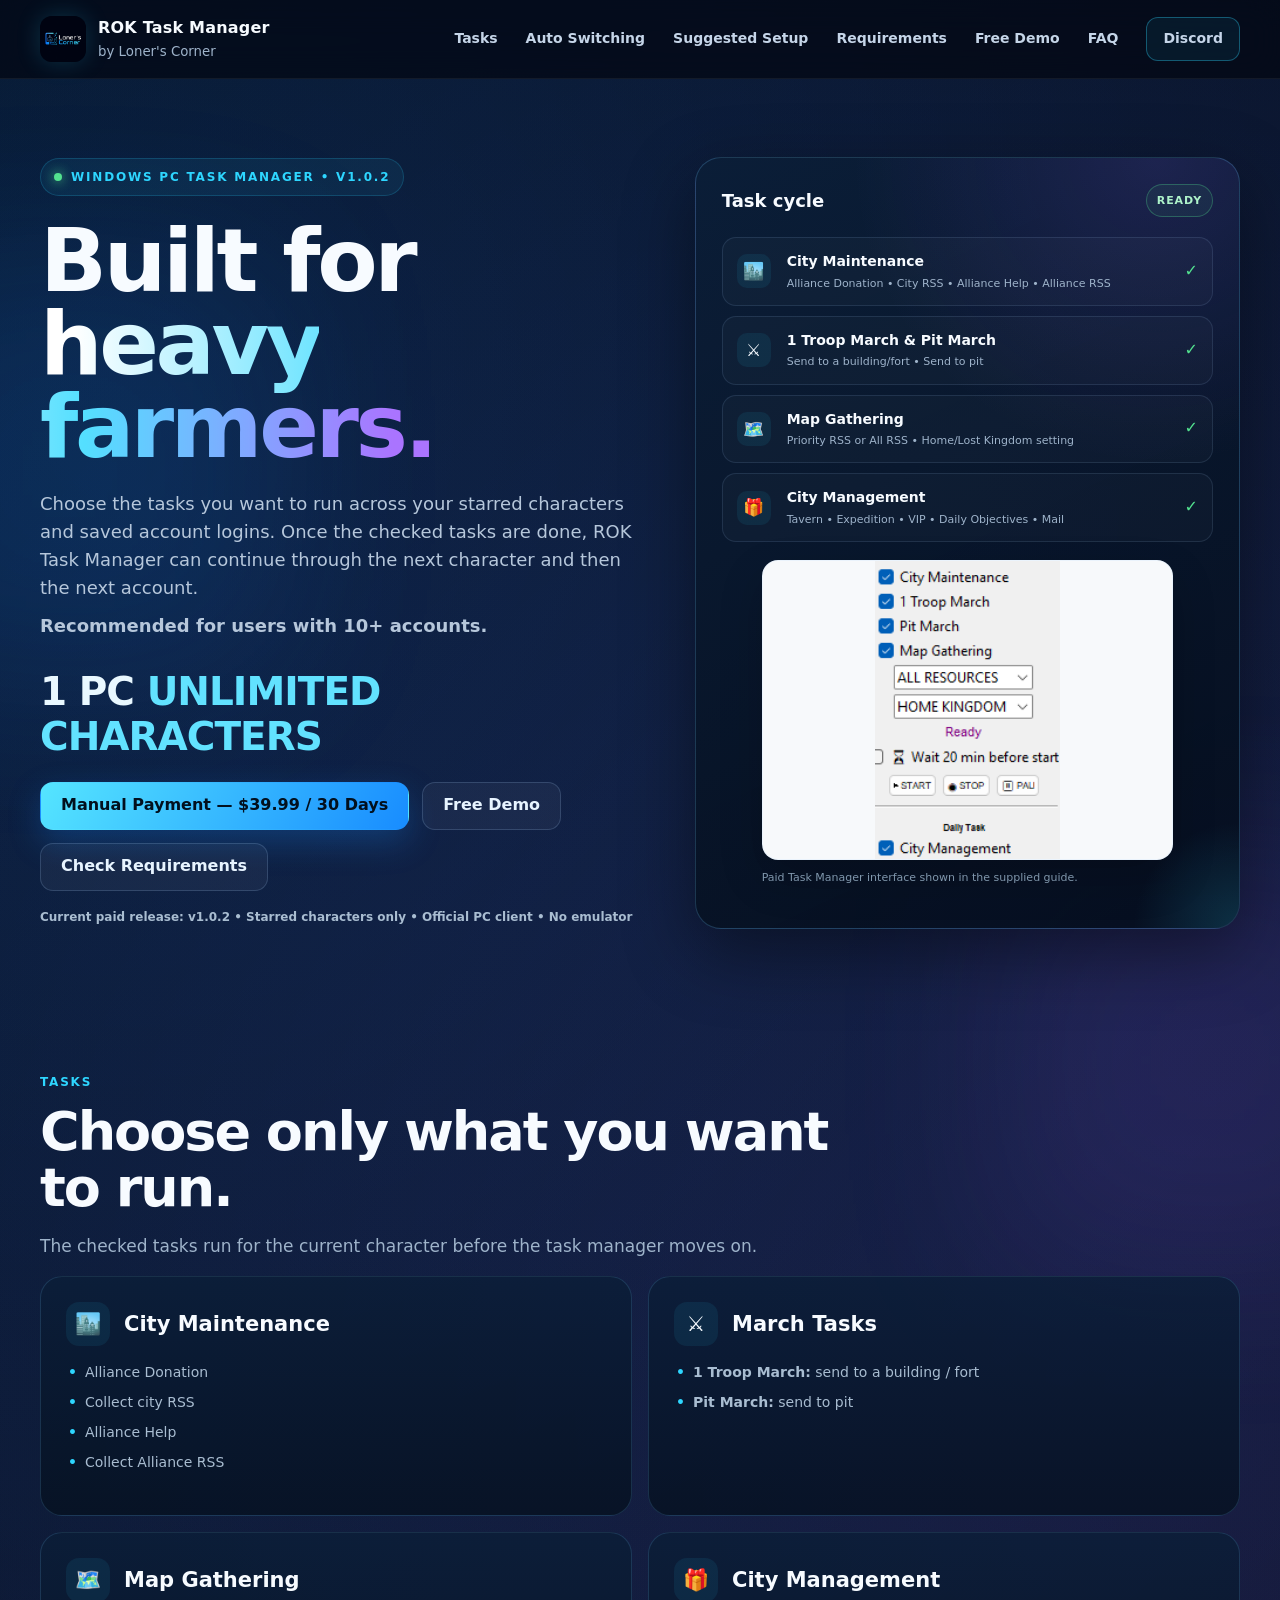
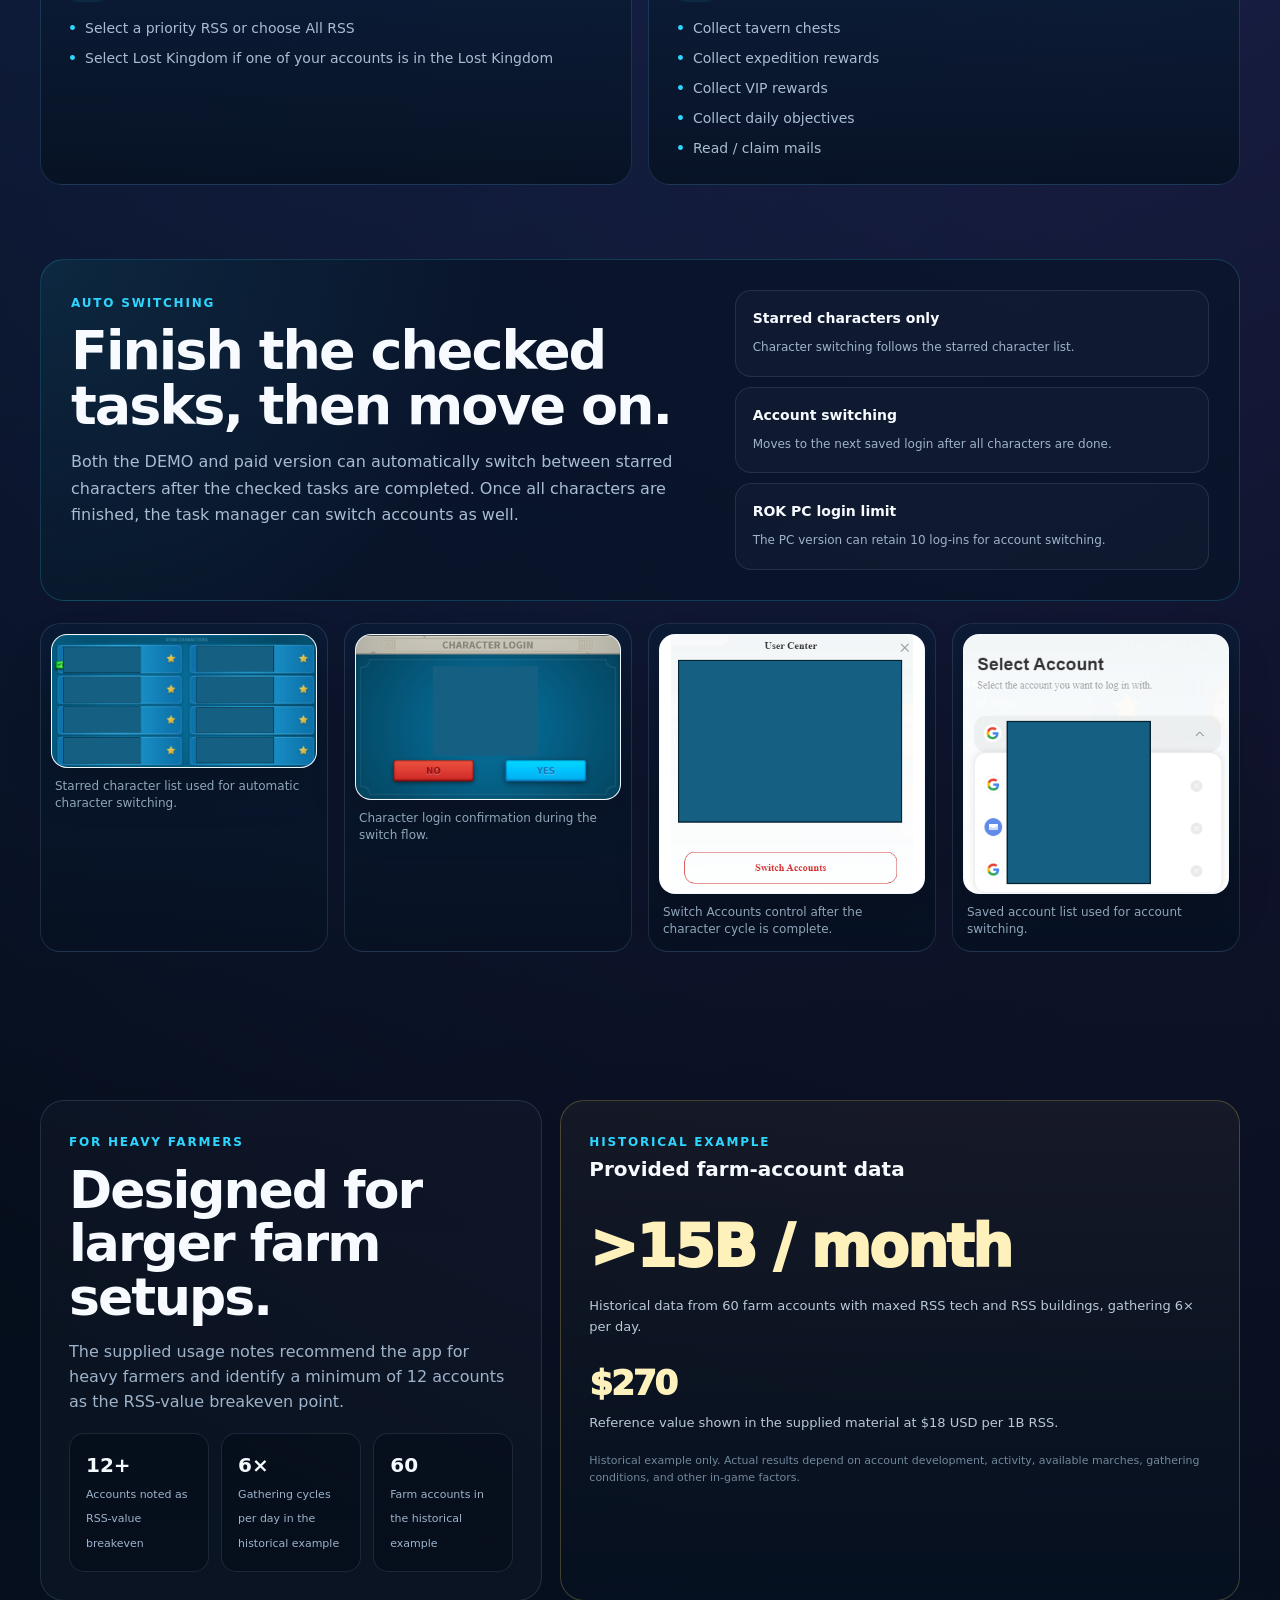
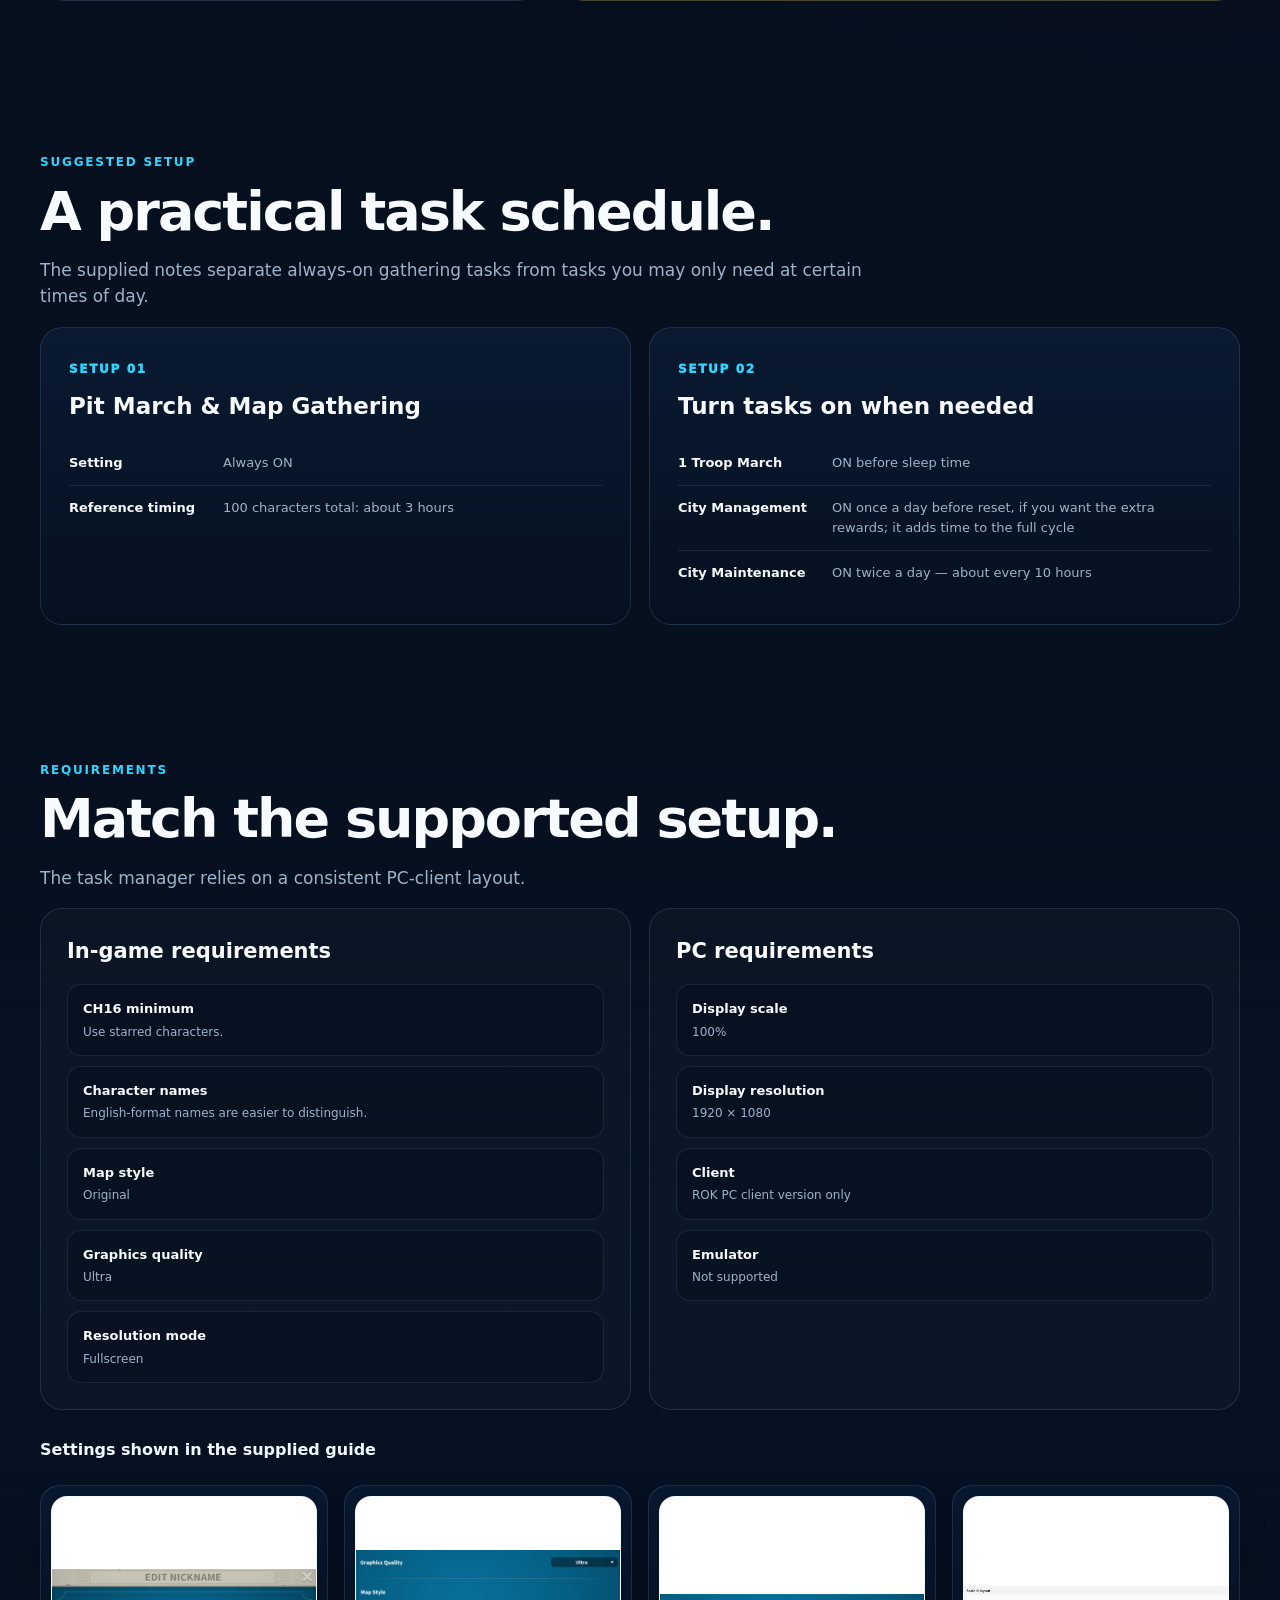
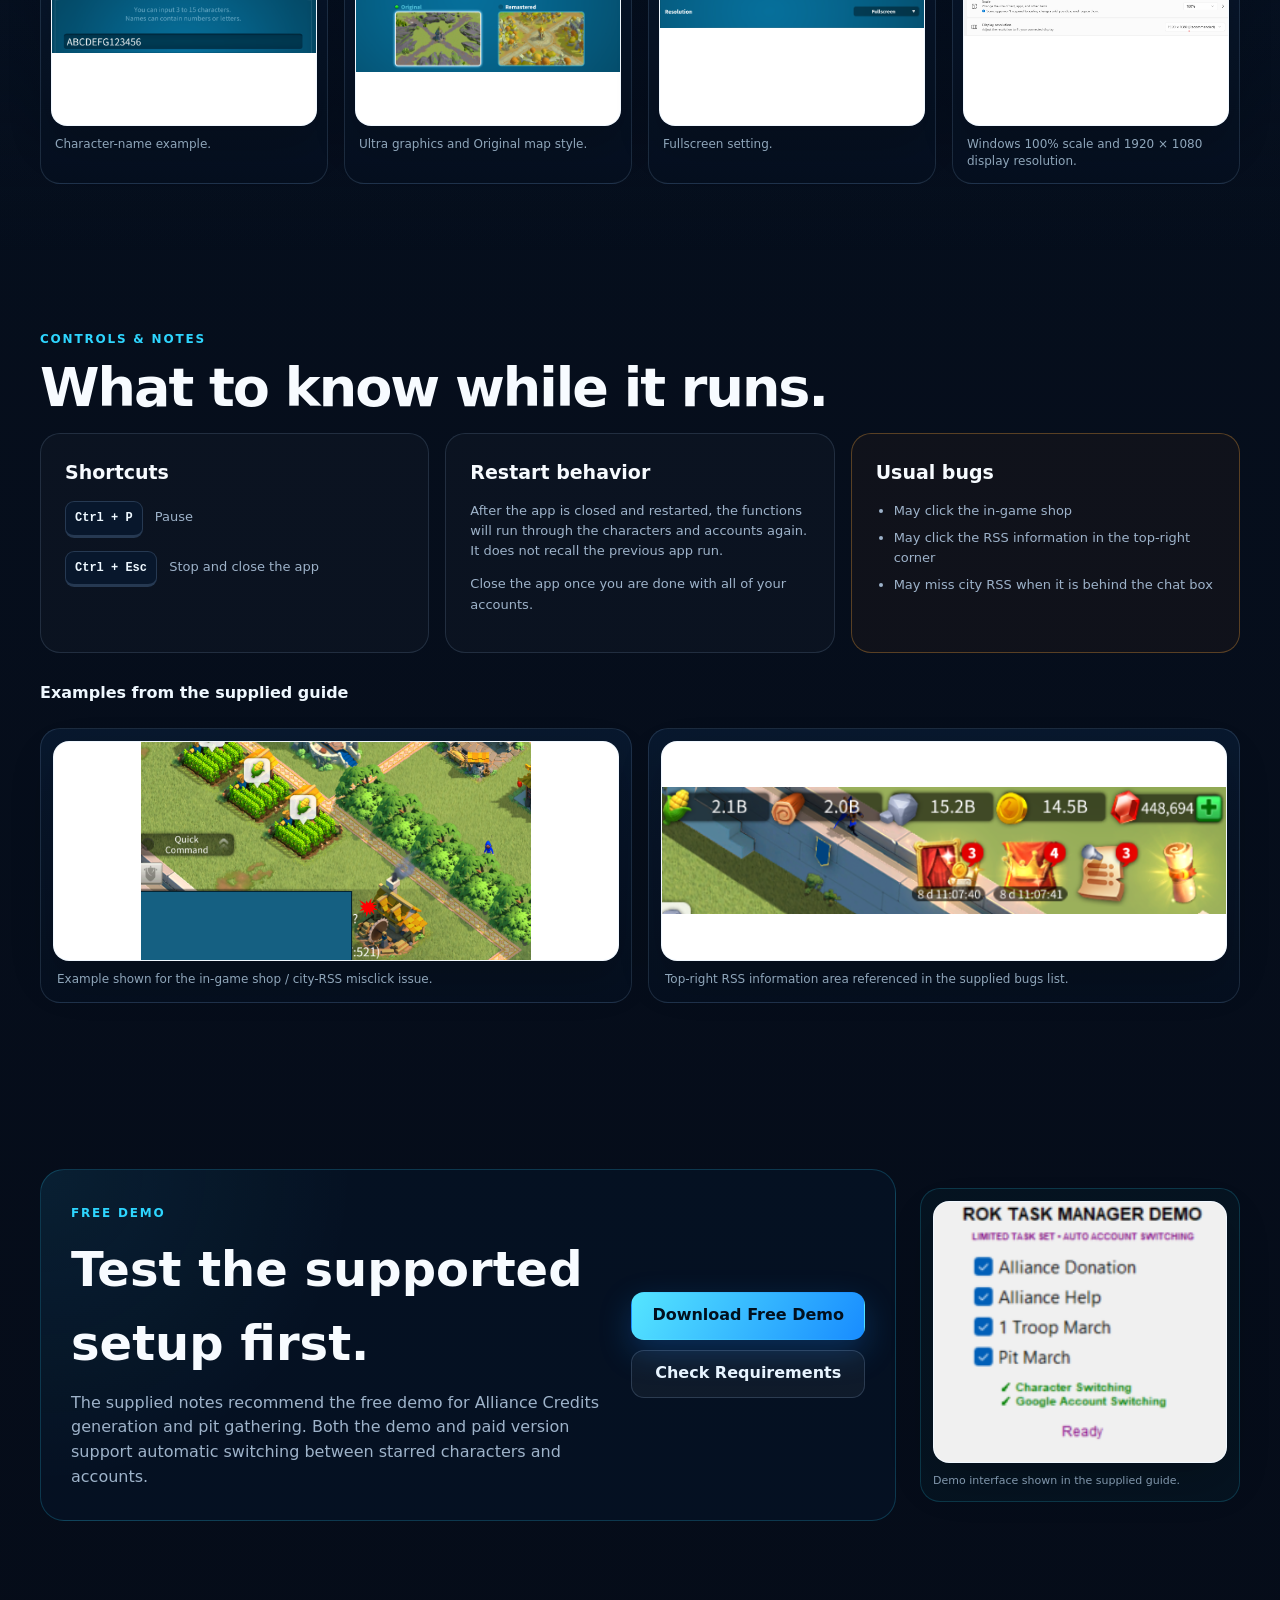
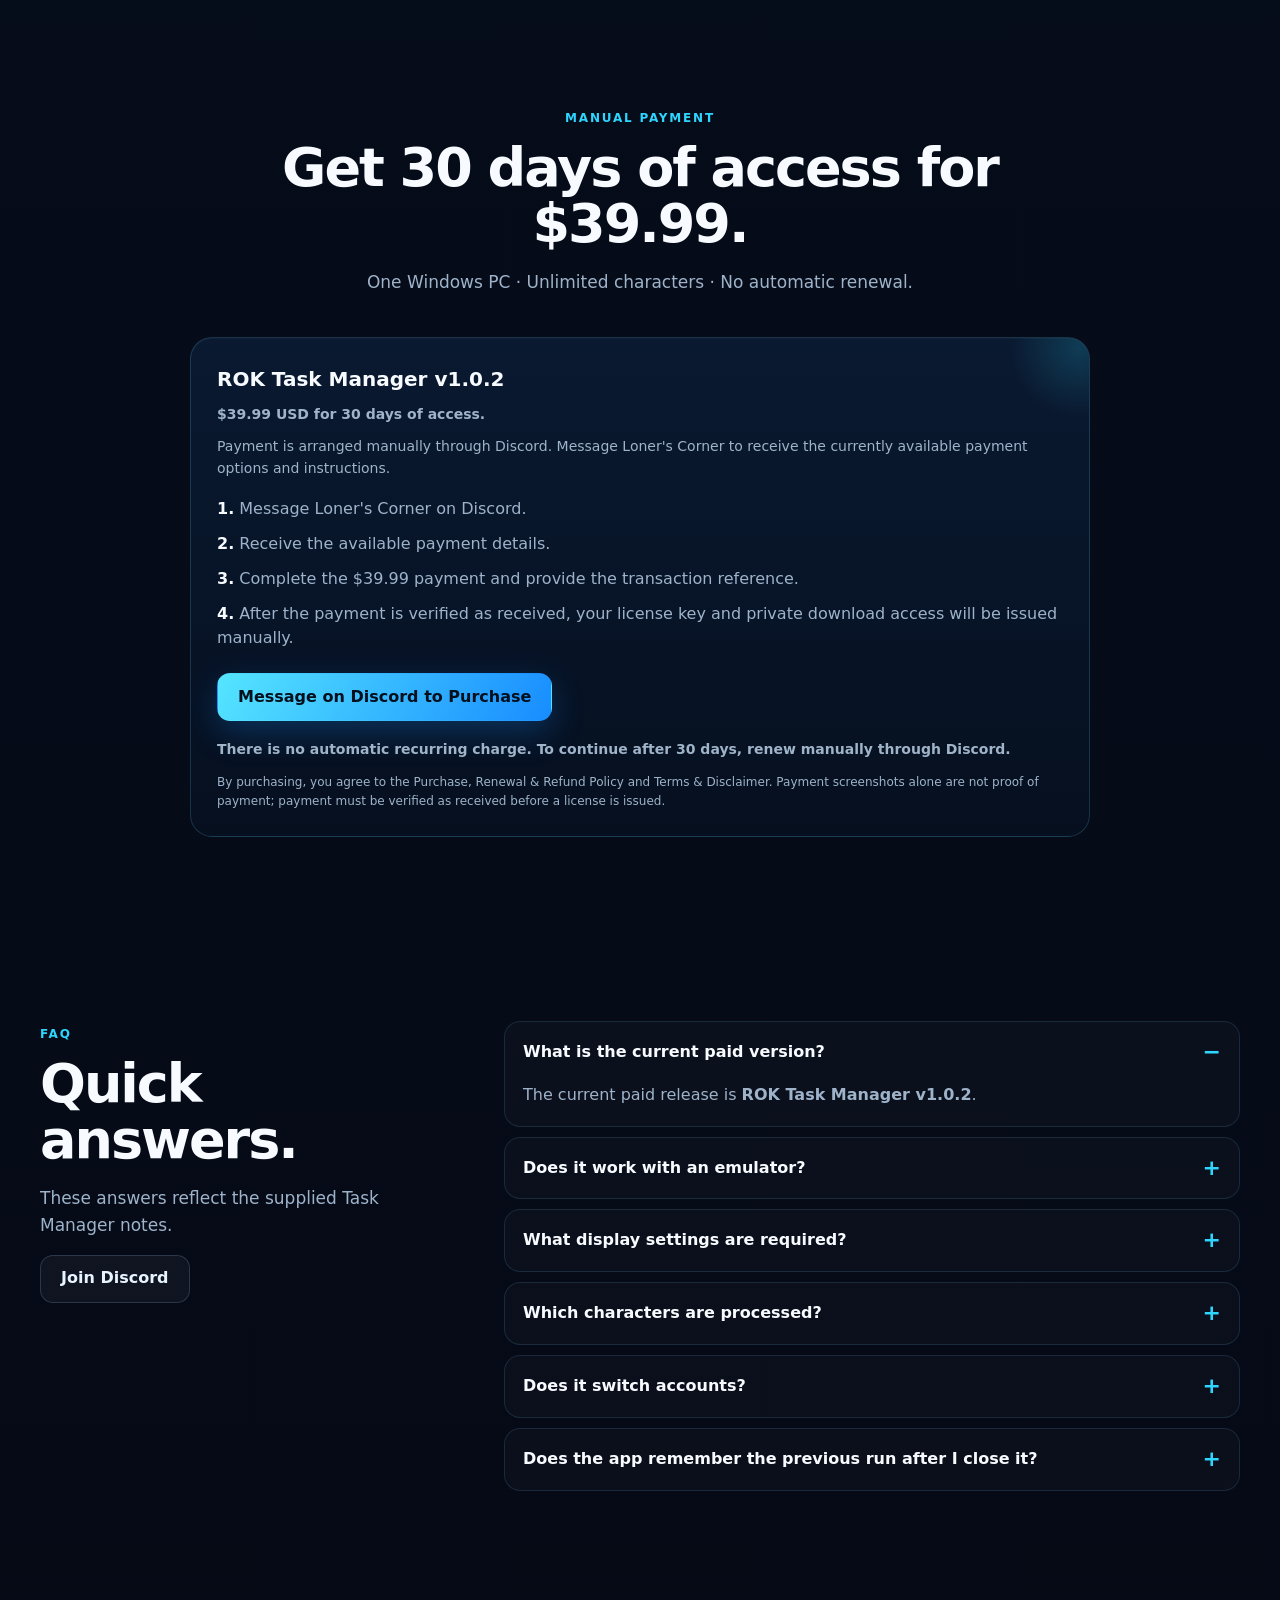
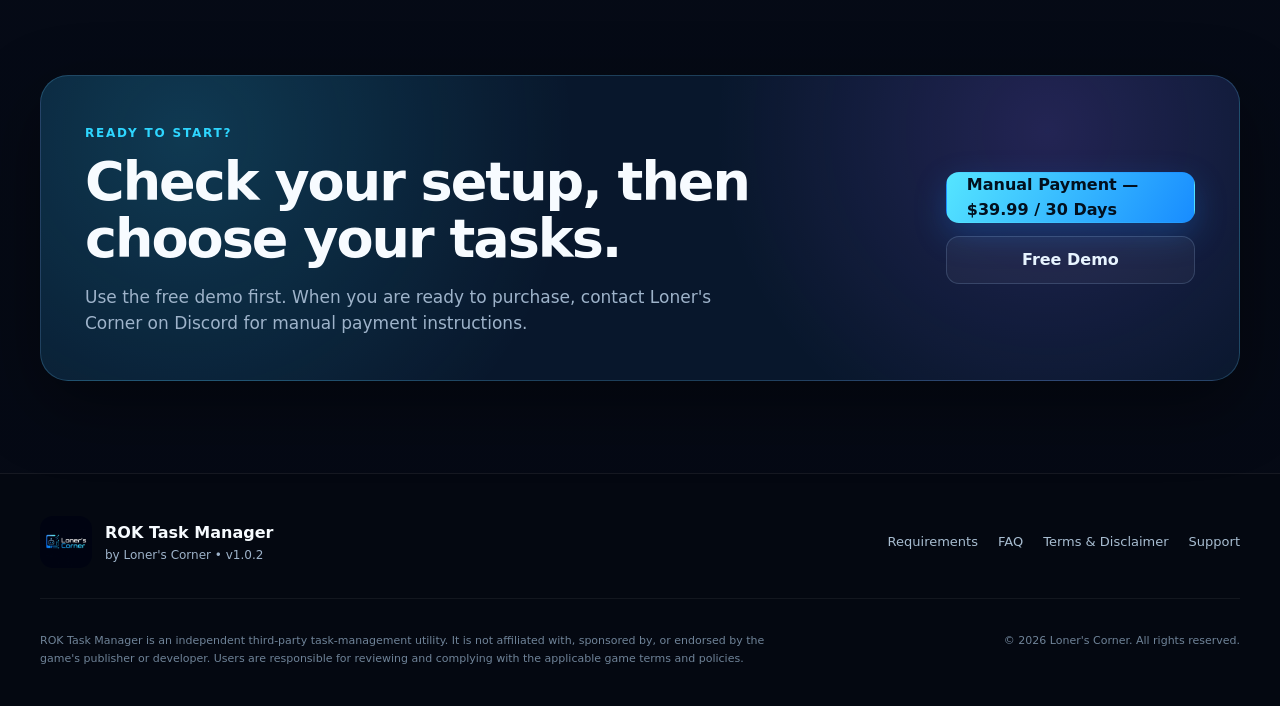
==== commit d55b9643: "manual payment" ====
--- a/index.html
+++ b/index.html
@@ -580,7 +580,7 @@
 <p class="hero-sub">Choose the tasks you want to run across your starred characters and saved account logins. Once the checked tasks are done, ROK Task Manager can continue through the next character and then the next account.<span style="display:block; margin-top:10px;"><strong>Recommended for users with 10+ accounts.</strong></span></p>
 <div class="hero-license-highlight">1 PC <span>UNLIMITED CHARACTERS</span></div>
 <div class="hero-actions">
-<a class="btn btn-primary" href="#subscribe">Pay with PayPal — $39.99/month</a>
+<a class="btn btn-primary" href="#subscribe">Manual Payment — $39.99 / 30 Days</a>
 <a class="btn btn-secondary" href="https://github.com/loners-corner-license-server/rok-task-manager/releases/download/demo-v1.0.1/ROK_Task_Manager_DEMO_v1.0.1.exe">Free Demo</a>
 <a class="btn btn-secondary" href="#requirements">Check Requirements</a>
 </div>
@@ -690,7 +690,29 @@
 <div class="demo-with-photo reveal"><div class="demo-compact"><div><span class="kicker">FREE DEMO</span><h2>Test the supported setup first.</h2><p>The supplied notes recommend the free demo for Alliance Credits generation and pit gathering. Both the demo and paid version support automatic switching between starred characters and accounts.</p></div><div class="demo-actions"><a class="btn btn-primary" href="https://github.com/loners-corner-license-server/rok-task-manager/releases/download/demo-v1.0.1/ROK_Task_Manager_DEMO_v1.0.1.exe">Download Free Demo</a><a class="btn btn-secondary" href="#requirements">Check Requirements</a></div></div><figure class="demo-source-photo"><img class="source-photo" src="assets/guide/demo-task-manager.png" alt="ROK Task Manager demo interface from the supplied guide" loading="lazy"/><figcaption style="margin-top:9px;color:#8097ac;font-size:11px;">Demo interface shown in the supplied guide.</figcaption></figure></div>
 </div>
 </section>
-<section class="section" id="subscribe"><div class="container"><div class="section-heading reveal"><span class="kicker">SECURE CHECKOUT</span><h2>Subscribe with PayPal</h2><p>One Windows PC license. Secure automatic monthly billing through PayPal.</p></div><div class="feature-card reveal" style="max-width:1120px; margin:0 auto; min-height:auto;"><h3 style="margin-top:0;">ROK Task Manager v1.0.2</h3><p style="margin-bottom:16px;">Pay with PayPal for only <strong>$39.99 USD/month</strong>. Renews automatically every month until cancelled.</p><p class="checkout-policy-note">Please agree to the Subscription, Cancellation &amp; Refund Policy and Terms before checkout.</p><label class="checkout-agreement" for="checkout-agreement"><input id="checkout-agreement" type="checkbox"/> <span>I have read and agree to the <a href="legal.html" rel="noopener noreferrer" target="_blank">Subscription, Cancellation &amp; Refund Policy and Terms &amp; Disclaimer</a>.</span></label><div id="whop-test-panel" hidden style="display:none!important;"></div><div aria-live="polite" class="fulfillment-result" id="fulfillment-result"></div><p id="checkout-fulfillment-note" style="margin-top:18px; color:var(--muted); font-size:12px;">After PayPal confirms the subscription, the licensing server verifies the purchase and provides your license key and private download access.</p></div></div></section>
+<section class="section" id="subscribe">
+<div class="container">
+  <div class="section-heading reveal">
+    <span class="kicker">MANUAL PAYMENT</span>
+    <h2>Get 30 days of access for $39.99.</h2>
+    <p>One Windows PC · Unlimited characters · No automatic renewal.</p>
+  </div>
+  <div class="feature-card reveal" style="max-width:900px; margin:0 auto; min-height:auto;">
+    <h3 style="margin-top:0;">ROK Task Manager v1.0.2</h3>
+    <p style="margin-bottom:10px;"><strong>$39.99 USD for 30 days of access.</strong></p>
+    <p style="margin-bottom:18px;">Payment is arranged manually through Discord. Message Loner's Corner to receive the currently available payment options and instructions.</p>
+    <div style="display:grid; gap:10px; margin:18px 0; color:var(--muted); line-height:1.55;">
+      <div><strong style="color:var(--text);">1.</strong> Message Loner's Corner on Discord.</div>
+      <div><strong style="color:var(--text);">2.</strong> Receive the available payment details.</div>
+      <div><strong style="color:var(--text);">3.</strong> Complete the $39.99 payment and provide the transaction reference.</div>
+      <div><strong style="color:var(--text);">4.</strong> After the payment is verified as received, your license key and private download access will be issued manually.</div>
+    </div>
+    <a class="btn btn-primary js-discord-link" href="#" style="margin-top:4px;">Message on Discord to Purchase</a>
+    <p class="checkout-policy-note" style="margin-top:18px;">There is no automatic recurring charge. To continue after 30 days, renew manually through Discord.</p>
+    <p style="margin:12px 0 0; color:var(--muted); font-size:12px;">By purchasing, you agree to the <a href="legal.html" rel="noopener noreferrer" target="_blank">Purchase, Renewal &amp; Refund Policy and Terms &amp; Disclaimer</a>. Payment screenshots alone are not proof of payment; payment must be verified as received before a license is issued.</p>
+  </div>
+</div>
+</section>
 
 <section class="section" id="faq">
 <div class="container faq-wrap">
@@ -705,7 +727,7 @@
 </div>
 </div>
 </section>
-<section class="cta-section section"><div class="container cta-card reveal"><div><span class="kicker">READY TO START?</span><h2>Check your setup, then choose your tasks.</h2><p>Use the free demo first or return to the existing checkout when you are ready.</p></div><div class="cta-actions"><a class="btn btn-primary" href="#subscribe">Pay with PayPal — $39.99/month</a><a class="btn btn-secondary" href="https://github.com/loners-corner-license-server/rok-task-manager/releases/download/demo-v1.0.1/ROK_Task_Manager_DEMO_v1.0.1.exe">Free Demo</a></div></div></section>
+<section class="cta-section section"><div class="container cta-card reveal"><div><span class="kicker">READY TO START?</span><h2>Check your setup, then choose your tasks.</h2><p>Use the free demo first. When you are ready to purchase, contact Loner's Corner on Discord for manual payment instructions.</p></div><div class="cta-actions"><a class="btn btn-primary" href="#subscribe">Manual Payment — $39.99 / 30 Days</a><a class="btn btn-secondary" href="https://github.com/loners-corner-license-server/rok-task-manager/releases/download/demo-v1.0.1/ROK_Task_Manager_DEMO_v1.0.1.exe">Free Demo</a></div></div></section>
 </main>
 <footer class="footer">
 <div class="container footer-grid">
